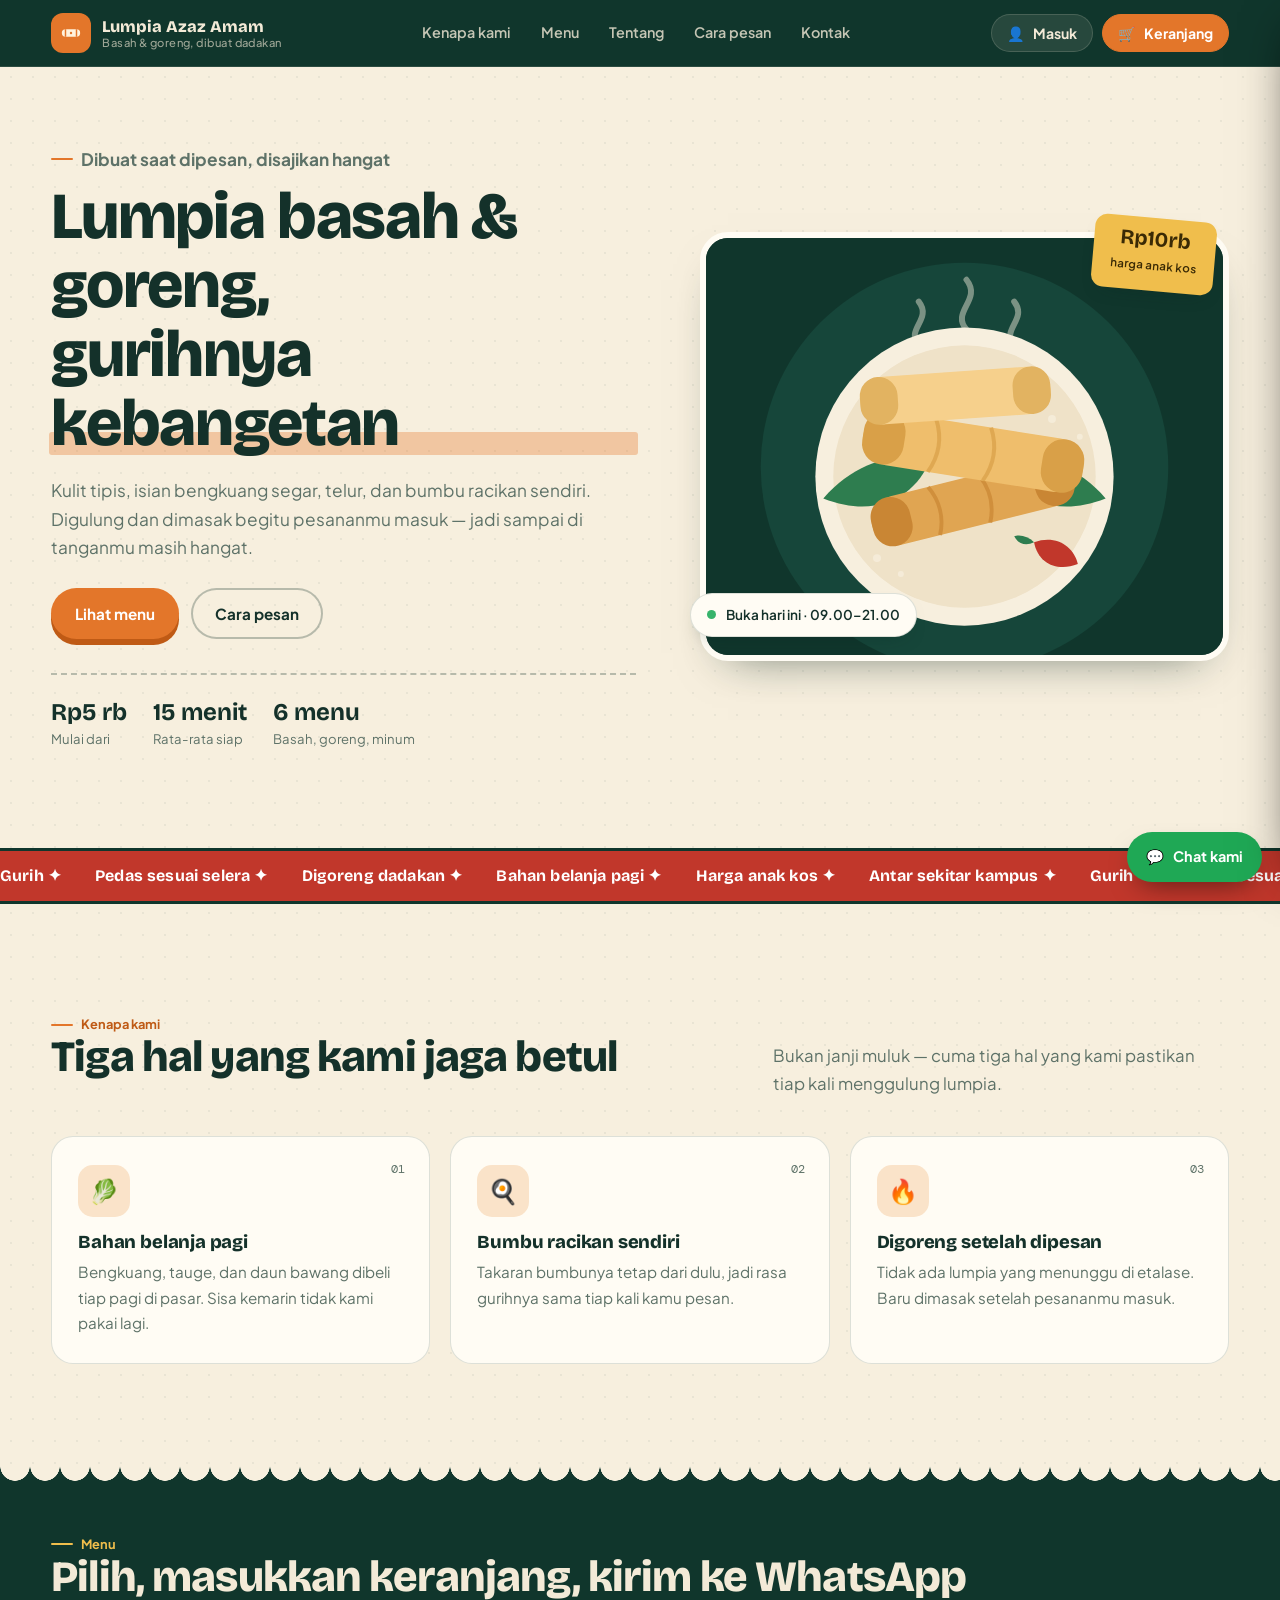
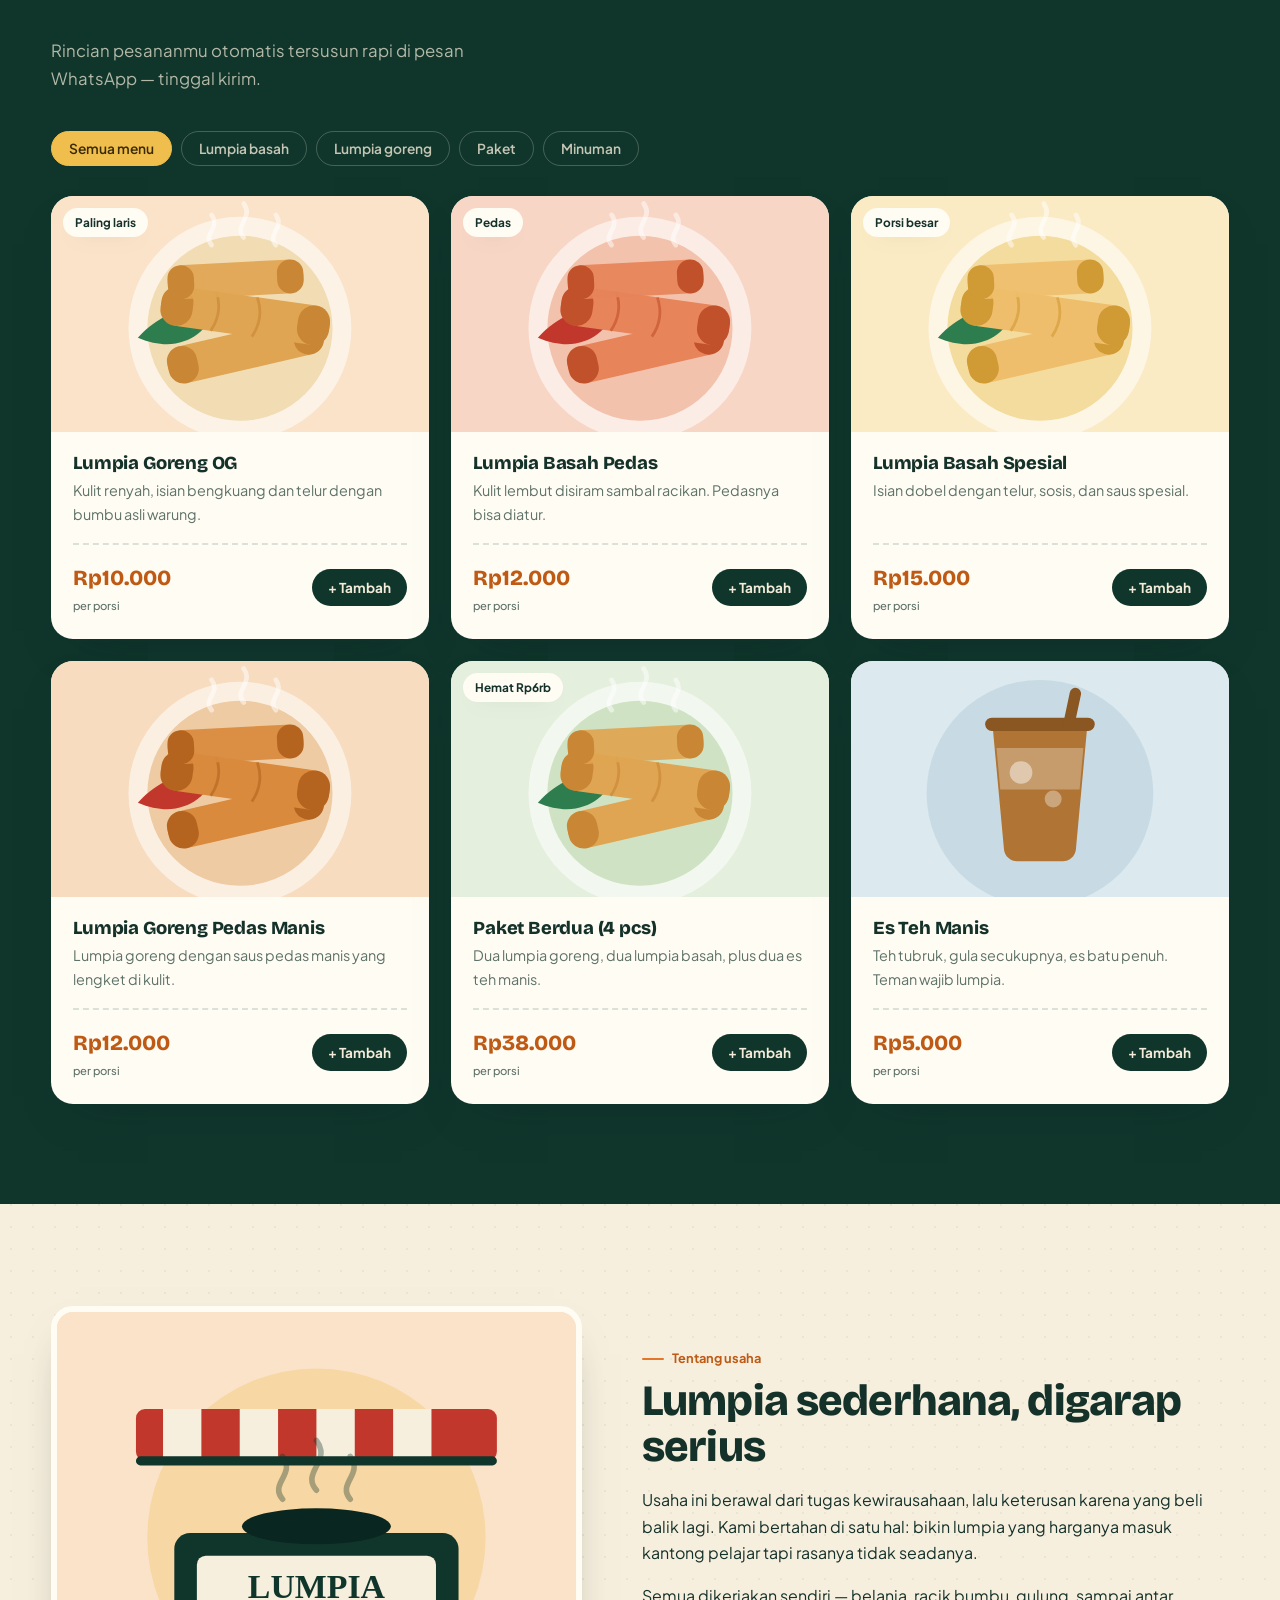
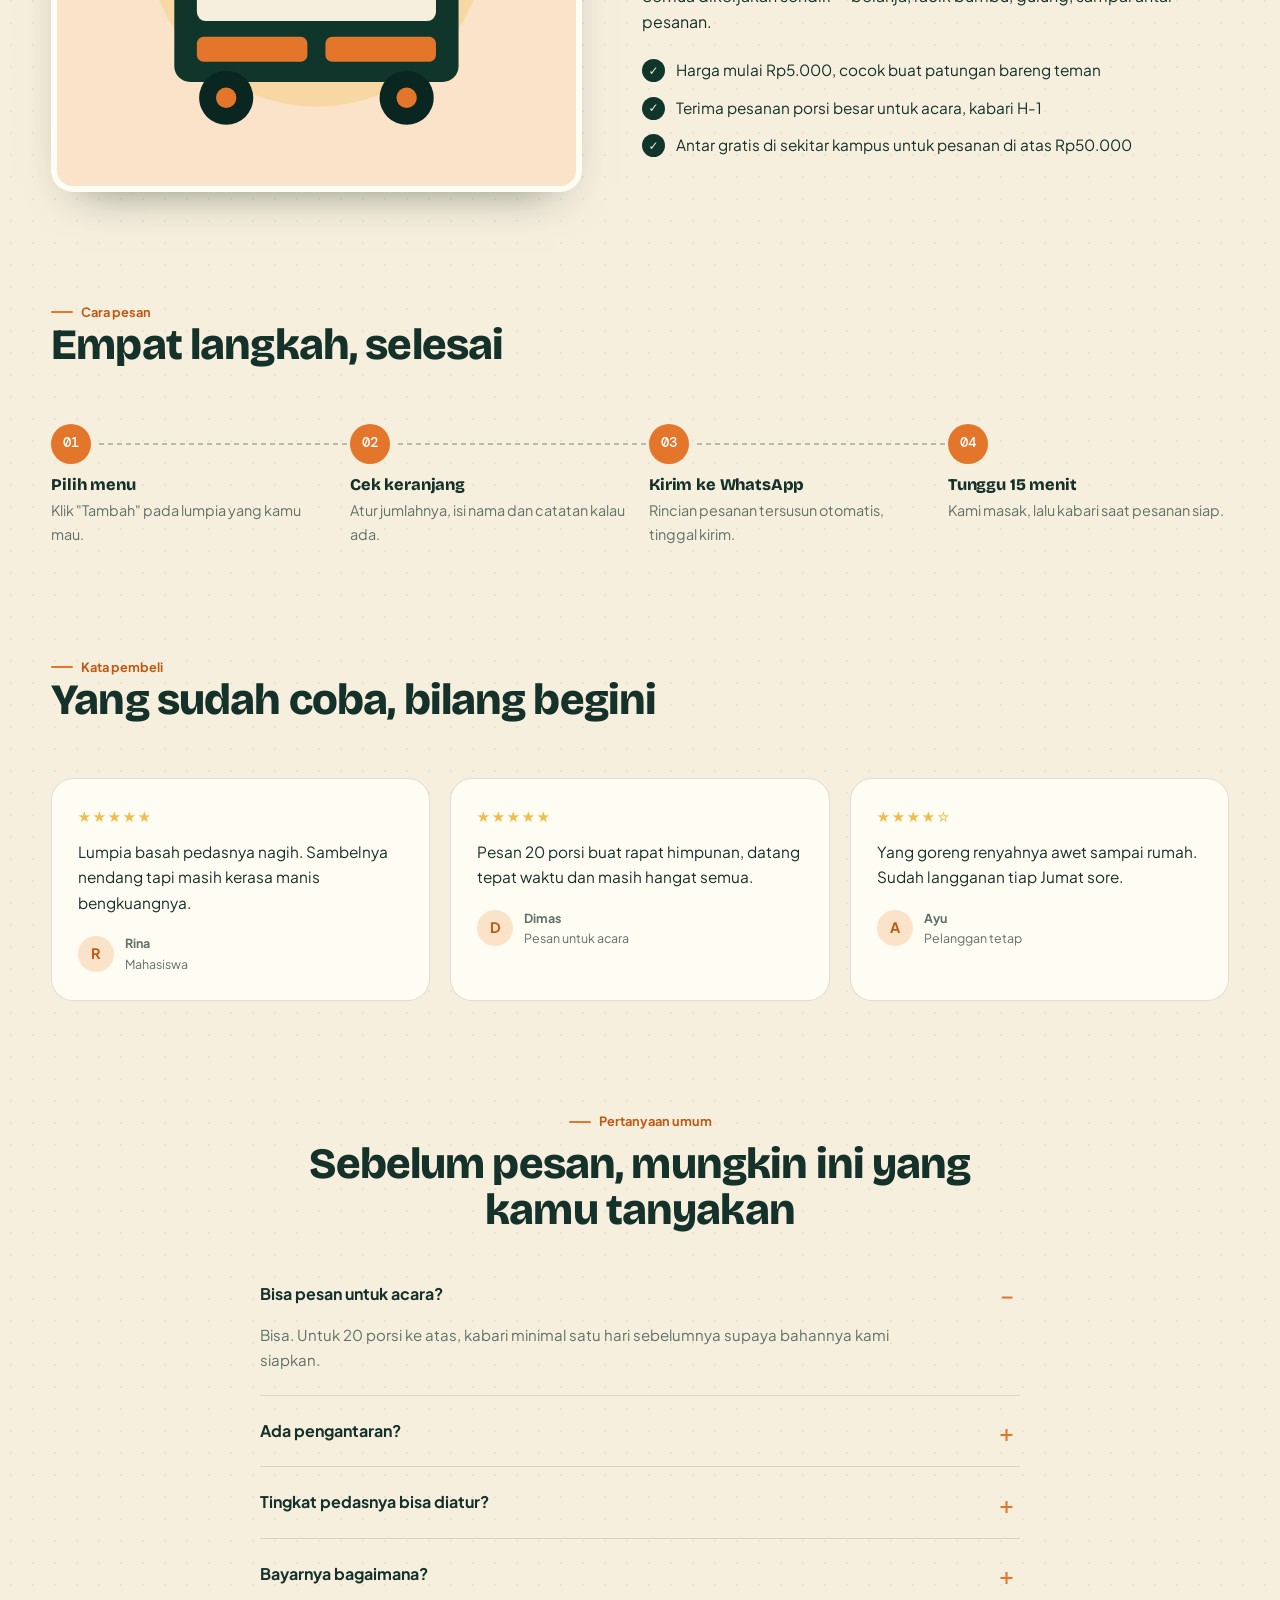
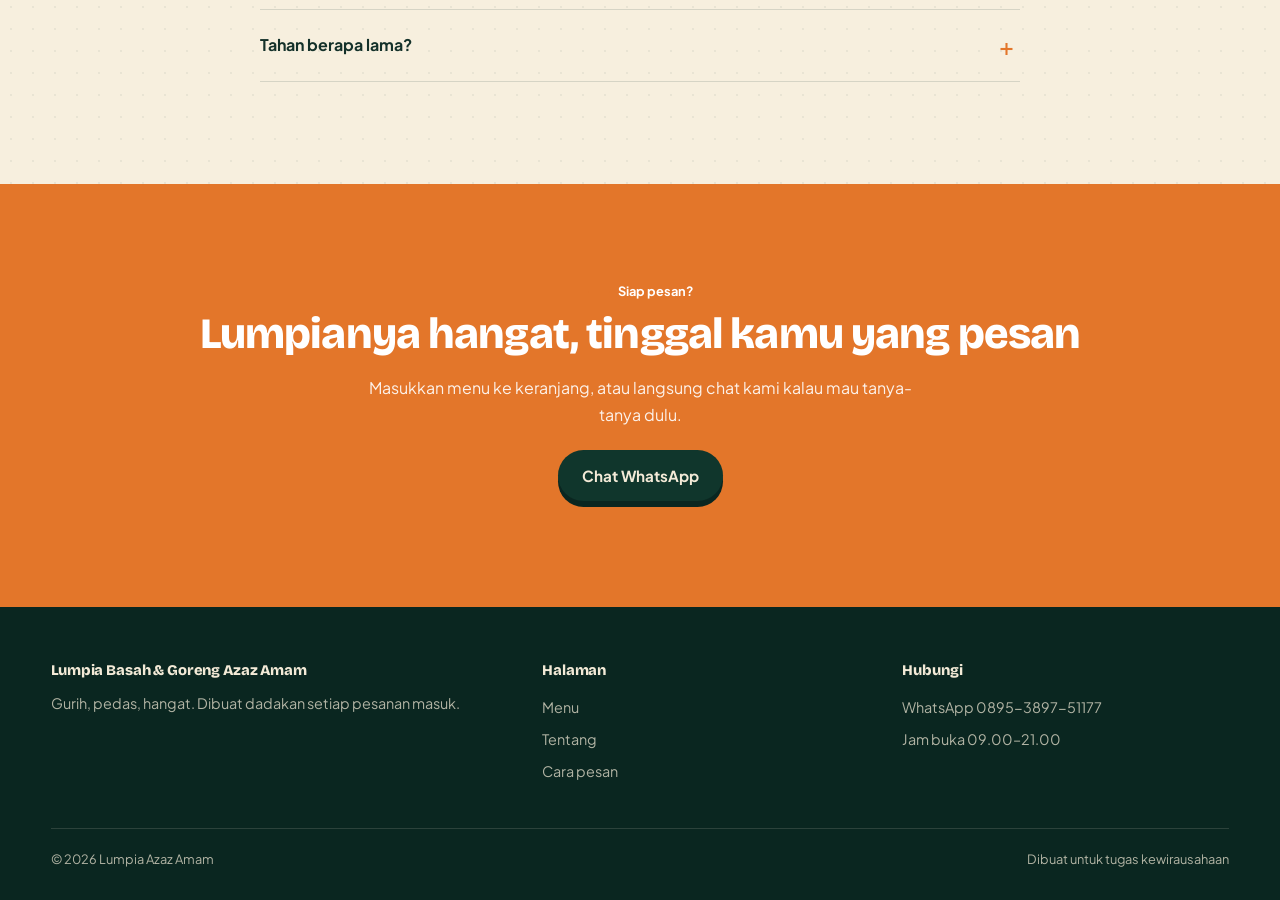
==== index.html @ c8b510c4 "Add files via upload" ====
<!DOCTYPE html>
<html lang="id">
<head>
<meta charset="UTF-8">
<meta name="viewport" content="width=device-width, initial-scale=1.0">
<title>Lumpia Basah &amp; Goreng Azaz Amam</title>
<meta name="description" content="Lumpia basah dan goreng buatan sendiri. Isian segar, bumbu khas, dibuat saat dipesan. Pesan lewat WhatsApp.">
<link rel="preconnect" href="https://fonts.googleapis.com">
<link rel="preconnect" href="https://fonts.gstatic.com" crossorigin>
<link href="https://fonts.googleapis.com/css2?family=Bricolage+Grotesque:opsz,wght@12..96,500;12..96,700;12..96,800&family=Plus+Jakarta+Sans:wght@400;500;600;700&family=DM+Mono:wght@400;500&display=swap" rel="stylesheet">
<style>
/* ============ TOKEN ============ */
:root{
  --kraft:#F7EFDE;
  --paper:#FFFCF4;
  --paper-2:#FBF3E4;
  --pandan:#10362C;
  --pandan-deep:#0A2620;
  --on-pandan:#F3EAD7;
  --sambal:#E3762A;
  --sambal-dark:#BF5A15;
  --sambal-soft:#FAE3C9;
  --cabai:#C1372B;
  --kencur:#F0BE4C;
  --ink:#14312A;
  --muted:#5E7268;
  --line:rgba(20,49,42,.14);
  --line-strong:rgba(20,49,42,.28);
  --shadow:0 20px 45px -28px rgba(10,38,32,.65);
  --shadow-sm:0 8px 20px -14px rgba(10,38,32,.6);
  --r-lg:22px;
  --r-md:14px;
  --r-sm:9px;
}
@media (prefers-color-scheme: dark){
  :root:not([data-theme="light"]){
    --kraft:#0E1C18;
    --paper:#172D27;
    --paper-2:#1D3730;
    --pandan:#081812;
    --pandan-deep:#050F0B;
    --on-pandan:#F0E6D2;
    --sambal:#EC8639;
    --sambal-dark:#CF6A1E;
    --sambal-soft:#3A2618;
    --kencur:#F3C664;
    --ink:#F1E7D4;
    --muted:#A2B7AB;
    --line:rgba(241,231,212,.15);
    --line-strong:rgba(241,231,212,.3);
    --shadow:0 20px 45px -28px rgba(0,0,0,.9);
    --shadow-sm:0 8px 20px -14px rgba(0,0,0,.8);
  }
}
:root[data-theme="dark"]{
  --kraft:#0E1C18;
  --paper:#172D27;
  --paper-2:#1D3730;
  --pandan:#081812;
  --pandan-deep:#050F0B;
  --on-pandan:#F0E6D2;
  --sambal:#EC8639;
  --sambal-dark:#CF6A1E;
  --sambal-soft:#3A2618;
  --kencur:#F3C664;
  --ink:#F1E7D4;
  --muted:#A2B7AB;
  --line:rgba(241,231,212,.15);
  --line-strong:rgba(241,231,212,.3);
  --shadow:0 20px 45px -28px rgba(0,0,0,.9);
  --shadow-sm:0 8px 20px -14px rgba(0,0,0,.8);
}

/* ============ DASAR ============ */
*,*::before,*::after{box-sizing:border-box}
html{scroll-behavior:smooth;scroll-padding-top:86px}
body{
  margin:0;
  background-color:var(--kraft);
  background-image:radial-gradient(rgba(20,49,42,.06) 1px, transparent 1px);
  background-size:22px 22px;
  color:var(--ink);
  font-family:"Plus Jakarta Sans", system-ui, -apple-system, "Segoe UI", Roboto, Arial, sans-serif;
  font-size:16px;
  line-height:1.65;
  -webkit-font-smoothing:antialiased;
  overflow-x:hidden;
}
h1,h2,h3{
  font-family:"Bricolage Grotesque", "Trebuchet MS", system-ui, sans-serif;
  font-weight:800;
  line-height:1.05;
  letter-spacing:-.02em;
  margin:0 0 .4em;
}
h1{font-size:clamp(2.4rem,6vw,4.1rem)}
h2{font-size:clamp(1.8rem,3.6vw,2.7rem)}
h3{font-size:1.15rem;letter-spacing:-.01em}
p{margin:0 0 1rem;max-width:62ch}
img{max-width:100%}
a{color:inherit}
:focus-visible{outline:3px solid var(--sambal);outline-offset:3px;border-radius:4px}
.wrap{width:min(1180px,92vw);margin-inline:auto}
.section{padding:clamp(56px,8vw,104px) 0}
.eyebrow{
  display:inline-flex;align-items:center;gap:8px;
  font-size:.8rem;font-weight:700;color:var(--sambal-dark);
  margin:0 0 10px;
}
.eyebrow::before{content:"";width:22px;height:2px;background:var(--sambal);border-radius:2px}
.lede{color:var(--muted);font-size:1.05rem}
.sr-only{position:absolute;width:1px;height:1px;padding:0;margin:-1px;overflow:hidden;clip:rect(0 0 0 0);white-space:nowrap;border:0}

/* ============ TOMBOL ============ */
.btn{
  display:inline-flex;align-items:center;justify-content:center;gap:9px;
  padding:13px 24px;border-radius:999px;border:0;cursor:pointer;
  font-family:inherit;font-size:.95rem;font-weight:700;text-decoration:none;
  background:var(--sambal);color:#fff;
  box-shadow:0 6px 0 var(--sambal-dark);
  transition:transform .12s ease, box-shadow .12s ease, background .2s ease;
}
.btn:hover{background:var(--sambal-dark);box-shadow:0 4px 0 var(--sambal-dark);transform:translateY(2px)}
.btn:active{box-shadow:0 0 0 var(--sambal-dark);transform:translateY(6px)}
.btn--ghost{background:transparent;color:var(--ink);box-shadow:inset 0 0 0 2px var(--line-strong)}
.btn--ghost:hover{background:transparent;color:var(--sambal-dark);box-shadow:inset 0 0 0 2px var(--sambal);transform:none}
.btn--dark{background:var(--pandan);box-shadow:0 6px 0 var(--pandan-deep);color:var(--on-pandan)}
.btn--dark:hover{background:var(--pandan-deep);box-shadow:0 4px 0 var(--pandan-deep)}
.btn--block{width:100%}

/* ============ HEADER ============ */
.site-head{
  position:sticky;top:0;z-index:60;
  background:var(--pandan);color:var(--on-pandan);
  border-bottom:1px solid rgba(243,234,215,.12);
}
.head-inner{display:flex;align-items:center;justify-content:space-between;gap:18px;padding:12px 0}
.brand{display:flex;align-items:center;gap:11px;text-decoration:none;color:inherit}
.brand-mark{width:40px;height:40px;flex:none;border-radius:12px;background:var(--sambal);display:grid;place-items:center}
.brand-name{font-family:"Bricolage Grotesque", system-ui, sans-serif;font-weight:800;font-size:1.02rem;line-height:1.1}
.brand-sub{display:block;font-family:"Plus Jakarta Sans",sans-serif;font-size:.7rem;font-weight:500;color:rgba(243,234,215,.62);letter-spacing:.04em}
.site-nav{display:flex;align-items:center;gap:4px}
.site-nav a{
  padding:9px 13px;border-radius:999px;text-decoration:none;
  font-size:.9rem;font-weight:600;color:rgba(243,234,215,.8);
  transition:background .18s ease,color .18s ease;
}
.site-nav a:hover{color:#fff;background:rgba(243,234,215,.1)}
.head-actions{display:flex;align-items:center;gap:9px}
.icon-btn{
  position:relative;display:inline-flex;align-items:center;gap:8px;
  padding:9px 15px;border-radius:999px;cursor:pointer;
  font-family:inherit;font-size:.88rem;font-weight:700;
  background:rgba(243,234,215,.1);color:var(--on-pandan);
  border:1px solid rgba(243,234,215,.16);
  transition:background .18s ease;
}
.icon-btn:hover{background:rgba(243,234,215,.2)}
.icon-btn--cart{background:var(--sambal);border-color:var(--sambal);color:#fff}
.icon-btn--cart:hover{background:var(--sambal-dark)}
.cart-count{
  position:absolute;top:-6px;right:-6px;min-width:22px;height:22px;padding:0 6px;
  border-radius:999px;background:var(--kencur);color:#3A2A05;
  font-size:.72rem;font-weight:700;display:none;place-items:center;
  border:2px solid var(--pandan);
}
.cart-count.on{display:grid}
.nav-toggle{display:none}
.avatar{
  width:26px;height:26px;border-radius:50%;background:var(--kencur);color:#3A2A05;
  display:grid;place-items:center;font-size:.8rem;font-weight:700;flex:none;
}

/* ============ HERO ============ */
.hero{position:relative;padding:clamp(40px,6vw,74px) 0 clamp(60px,8vw,96px);overflow:hidden}
.hero-grid{display:grid;grid-template-columns:1.05fr .95fr;gap:clamp(28px,5vw,64px);align-items:center}
.hero h1{margin-bottom:18px}
.hero h1 em{font-style:normal;display:inline-block;position:relative}
.hero h1 em::after{
  content:"";position:absolute;left:-2px;right:-2px;bottom:.06em;height:.34em;
  background:var(--sambal);opacity:.34;border-radius:3px;z-index:-1;
}
.hero-text p{font-size:1.08rem;color:var(--muted)}
.hero-cta{display:flex;flex-wrap:wrap;gap:12px;margin-top:26px}
.hero-facts{
  display:flex;flex-wrap:wrap;gap:26px;margin-top:34px;padding-top:24px;
  border-top:2px dashed var(--line-strong);
}
.fact strong{display:block;font-family:"Bricolage Grotesque",sans-serif;font-size:1.5rem;line-height:1.1}
.fact span{font-size:.82rem;color:var(--muted)}
.hero-art{position:relative}
.hero-art .plate{
  border-radius:28px;overflow:hidden;background:var(--pandan);
  box-shadow:var(--shadow);border:6px solid var(--paper);
}
.hero-art svg{display:block;width:100%;height:auto}
.tag-hang{
  position:absolute;top:-14px;right:14px;z-index:2;
  background:var(--kencur);color:#3A2A05;padding:12px 18px 14px;
  border-radius:12px;box-shadow:var(--shadow-sm);
  transform:rotate(5deg);text-align:center;
}
.tag-hang b{display:block;font-family:"Bricolage Grotesque",sans-serif;font-size:1.3rem;line-height:1}
.tag-hang span{font-size:.72rem;font-weight:600}
.chip-float{
  position:absolute;left:-10px;bottom:24px;z-index:2;
  display:flex;align-items:center;gap:10px;
  background:var(--paper);border:1px solid var(--line);
  padding:10px 16px;border-radius:999px;box-shadow:var(--shadow-sm);
  font-size:.85rem;font-weight:600;
}
.chip-float .dot{width:9px;height:9px;border-radius:50%;background:#37B36B;flex:none}

/* pita berjalan */
.ribbon{background:var(--cabai);color:#fff;padding:12px 0;overflow:hidden;border-block:3px solid var(--pandan)}
.ribbon-track{display:flex;gap:34px;width:max-content;animation:slide 26s linear infinite}
.ribbon span{font-family:"Bricolage Grotesque",sans-serif;font-weight:700;font-size:1rem;white-space:nowrap;letter-spacing:.01em}
@keyframes slide{to{transform:translateX(-50%)}}

/* ============ KEUNGGULAN ============ */
.head-2col{display:flex;flex-wrap:wrap;gap:20px;align-items:flex-end;justify-content:space-between;margin-bottom:38px}
.head-2col p{margin:0}
.cards-3{display:grid;grid-template-columns:repeat(3,1fr);gap:20px}
.card{
  background:var(--paper);border:1px solid var(--line);border-radius:var(--r-lg);
  padding:28px 26px;position:relative;
}
.card .badge-num{
  position:absolute;top:22px;right:24px;font-family:"DM Mono",monospace;
  font-size:.78rem;color:var(--muted);
}
.card .ic{
  width:52px;height:52px;border-radius:15px;background:var(--sambal-soft);
  display:grid;place-items:center;font-size:1.5rem;margin-bottom:16px;
}
.card p{color:var(--muted);margin:0;font-size:.95rem}

/* ============ MENU ============ */
.awning{height:26px;background:var(--pandan);
  -webkit-mask-image:radial-gradient(circle 15px at 15px 0, transparent 14.5px, #000 15px);
  mask-image:radial-gradient(circle 15px at 15px 0, transparent 14.5px, #000 15px);
  -webkit-mask-size:30px 30px;mask-size:30px 30px;
  -webkit-mask-repeat:repeat-x;mask-repeat:repeat-x;
}
.menu-sec{background:var(--pandan);color:var(--on-pandan);padding:clamp(20px,3vw,34px) 0 clamp(60px,8vw,100px)}
.menu-sec h2{color:var(--on-pandan)}
.menu-sec .eyebrow{color:var(--kencur)}
.menu-sec .eyebrow::before{background:var(--kencur)}
.menu-sec .lede{color:rgba(243,234,215,.72)}
.filters{display:flex;flex-wrap:wrap;gap:9px;margin-bottom:30px}
.filter{
  padding:8px 17px;border-radius:999px;cursor:pointer;font-family:inherit;
  font-size:.86rem;font-weight:600;color:rgba(243,234,215,.8);
  background:transparent;border:1px solid rgba(243,234,215,.24);
  transition:all .18s ease;
}
.filter:hover{border-color:var(--kencur);color:var(--kencur)}
.filter[aria-pressed="true"]{background:var(--kencur);border-color:var(--kencur);color:#3A2A05}
.menu-grid{display:grid;grid-template-columns:repeat(3,1fr);gap:22px}
.dish{
  background:var(--paper);color:var(--ink);border-radius:var(--r-lg);
  overflow:hidden;display:flex;flex-direction:column;box-shadow:var(--shadow);
}
.dish-media{position:relative;aspect-ratio:16/10;overflow:hidden}
.dish-media svg{display:block;width:100%;height:100%}
.dish-tag{
  position:absolute;top:12px;left:12px;
  background:var(--paper);color:var(--ink);padding:5px 12px;border-radius:999px;
  font-size:.74rem;font-weight:700;box-shadow:var(--shadow-sm);
}
.dish-body{padding:22px 22px 24px;display:flex;flex-direction:column;flex:1}
.dish-body h3{margin-bottom:6px}
.dish-body p{color:var(--muted);font-size:.9rem;margin-bottom:16px}
.dish-foot{margin-top:auto;display:flex;align-items:center;justify-content:space-between;gap:12px;
  padding-top:16px;border-top:2px dashed var(--line)}
.price{font-family:"Bricolage Grotesque",sans-serif;font-size:1.35rem;font-weight:800;color:var(--sambal-dark)}
.price small{display:block;font-family:"Plus Jakarta Sans",sans-serif;font-size:.7rem;font-weight:500;color:var(--muted)}
.add-btn{
  display:inline-flex;align-items:center;gap:7px;padding:10px 16px;border:0;border-radius:999px;
  cursor:pointer;font-family:inherit;font-size:.85rem;font-weight:700;
  background:var(--pandan);color:var(--on-pandan);transition:background .18s ease;
}
.add-btn:hover{background:var(--sambal);color:#fff}
.add-btn.done{background:#2E9E5B;color:#fff}

/* ============ TENTANG ============ */
.about{display:grid;grid-template-columns:.95fr 1.05fr;gap:clamp(28px,5vw,60px);align-items:center}
.about-art{border-radius:var(--r-lg);overflow:hidden;border:6px solid var(--paper);box-shadow:var(--shadow);background:var(--sambal-soft)}
.about-art svg{display:block;width:100%;height:auto}
.check{list-style:none;padding:0;margin:22px 0 0;display:grid;gap:12px}
.check li{display:flex;gap:11px;align-items:flex-start;font-size:.96rem}
.check li::before{
  content:"✓";flex:none;width:23px;height:23px;border-radius:50%;
  background:var(--pandan);color:var(--on-pandan);
  display:grid;place-items:center;font-size:.75rem;font-weight:700;margin-top:2px;
}

/* ============ LANGKAH ============ */
.steps{display:grid;grid-template-columns:repeat(4,1fr);gap:18px;counter-reset:s}
.step{position:relative;padding-top:52px}
.step::before{
  counter-increment:s;content:counter(s,decimal-leading-zero);
  position:absolute;top:0;left:0;
  width:40px;height:40px;border-radius:50%;
  background:var(--sambal);color:#fff;display:grid;place-items:center;
  font-family:"DM Mono",monospace;font-size:.85rem;font-weight:500;
}
.step::after{
  content:"";position:absolute;top:19px;left:48px;right:-18px;height:2px;
  background-image:linear-gradient(90deg,var(--line-strong) 55%,transparent 55%);
  background-size:9px 2px;
}
.step:last-child::after{display:none}
.step h3{font-size:1.02rem}
.step p{color:var(--muted);font-size:.9rem;margin:0}

/* ============ TESTIMONI ============ */
.quotes{display:grid;grid-template-columns:repeat(3,1fr);gap:20px}
.quote{background:var(--paper);border:1px solid var(--line);border-radius:var(--r-lg);padding:26px}
.stars{color:var(--kencur);letter-spacing:2px;font-size:.9rem;margin-bottom:10px}
.quote p{font-size:.96rem;margin-bottom:18px}
.who{display:flex;align-items:center;gap:11px;font-size:.85rem}
.who .avatar{width:36px;height:36px;font-size:.9rem;background:var(--sambal-soft);color:var(--sambal-dark)}
.who b{display:block;font-weight:700}
.who span{color:var(--muted);font-size:.78rem}

/* ============ FAQ ============ */
.faq{max-width:760px;margin-inline:auto}
.faq details{border-bottom:1px solid var(--line);padding:6px 0}
.faq summary{
  cursor:pointer;list-style:none;padding:16px 40px 16px 0;position:relative;
  font-weight:700;font-size:1rem;
}
.faq summary::-webkit-details-marker{display:none}
.faq summary::after{
  content:"+";position:absolute;right:6px;top:50%;transform:translateY(-50%);
  font-size:1.5rem;font-weight:500;color:var(--sambal);line-height:1;
}
.faq details[open] summary::after{content:"–"}
.faq details p{color:var(--muted);font-size:.94rem;padding-bottom:16px;margin:0}

/* ============ CTA + FOOTER ============ */
.cta{background:var(--sambal);color:#fff;text-align:center;padding:clamp(56px,8vw,90px) 0;position:relative;overflow:hidden}
.cta h2{color:#fff}
.cta p{margin-inline:auto;color:rgba(255,255,255,.9)}
.cta .btn{background:var(--pandan);box-shadow:0 6px 0 var(--pandan-deep);color:var(--on-pandan)}
.cta .btn:hover{background:var(--pandan-deep)}
.site-foot{background:var(--pandan-deep);color:rgba(243,234,215,.72);padding:56px 0 30px}
.foot-grid{display:grid;grid-template-columns:1.4fr 1fr 1fr;gap:34px}
.site-foot h3{color:var(--on-pandan);font-size:.92rem;margin-bottom:14px}
.site-foot a{color:inherit;text-decoration:none;display:block;padding:4px 0;font-size:.9rem}
.site-foot a:hover{color:var(--kencur)}
.site-foot p{font-size:.9rem}
.foot-bottom{
  margin-top:40px;padding-top:20px;border-top:1px solid rgba(243,234,215,.14);
  display:flex;flex-wrap:wrap;gap:10px;justify-content:space-between;font-size:.8rem;
}

/* ============ WA MENGAMBANG ============ */
.wa-float{
  position:fixed;right:18px;bottom:18px;z-index:55;
  display:flex;align-items:center;gap:9px;
  padding:13px 19px;border-radius:999px;text-decoration:none;
  background:#1FA855;color:#fff;font-weight:700;font-size:.9rem;
  box-shadow:0 12px 28px -12px rgba(0,0,0,.6);
}
.wa-float:hover{background:#178B45}

/* ============ PANEL / MODAL ============ */
.scrim{
  position:fixed;inset:0;z-index:80;background:rgba(6,20,16,.6);
  opacity:0;visibility:hidden;transition:opacity .25s ease,visibility .25s ease;
  backdrop-filter:blur(2px);
}
.scrim.on{opacity:1;visibility:visible}

/* keranjang bergaya struk */
.cart-panel{
  position:fixed;top:0;right:0;z-index:90;height:100dvh;width:min(420px,100vw);
  background:var(--paper);color:var(--ink);display:flex;flex-direction:column;
  transform:translateX(102%);transition:transform .3s cubic-bezier(.2,.8,.25,1);
  box-shadow:-20px 0 50px -30px rgba(0,0,0,.8);
}
.cart-panel.on{transform:translateX(0)}
.panel-head{
  display:flex;align-items:center;justify-content:space-between;gap:12px;
  padding:20px 22px;background:var(--pandan);color:var(--on-pandan);
}
.panel-head h2{font-size:1.15rem;margin:0;color:var(--on-pandan)}
.panel-head small{display:block;font-size:.75rem;font-weight:500;color:rgba(243,234,215,.6);font-family:"DM Mono",monospace}
.x-btn{
  width:36px;height:36px;flex:none;border-radius:50%;border:0;cursor:pointer;
  background:rgba(243,234,215,.14);color:inherit;font-size:1.1rem;line-height:1;
}
.x-btn:hover{background:rgba(243,234,215,.28)}
.cart-body{flex:1;overflow-y:auto;padding:18px 22px}
.cart-line{display:flex;gap:13px;padding:14px 0;border-bottom:1px dashed var(--line)}
.cart-thumb{width:56px;height:56px;border-radius:12px;overflow:hidden;flex:none;background:var(--sambal-soft)}
.cart-thumb svg{width:100%;height:100%;display:block}
.cart-line .nm{font-weight:700;font-size:.92rem;line-height:1.3}
.cart-line .pr{font-family:"DM Mono",monospace;font-size:.82rem;color:var(--muted)}
.qty{display:inline-flex;align-items:center;gap:2px;margin-top:9px;
  border:1px solid var(--line-strong);border-radius:999px;padding:2px}
.qty button{
  width:27px;height:27px;border:0;border-radius:50%;cursor:pointer;
  background:transparent;color:inherit;font-size:1rem;line-height:1;font-family:inherit;
}
.qty button:hover{background:var(--sambal-soft);color:var(--sambal-dark)}
.qty span{min-width:26px;text-align:center;font-family:"DM Mono",monospace;font-size:.86rem}
.line-total{margin-left:auto;text-align:right;font-family:"DM Mono",monospace;font-weight:500;font-size:.9rem}
.drop{background:transparent;border:0;cursor:pointer;color:var(--muted);font-size:.76rem;
  font-family:inherit;text-decoration:underline;padding:6px 0 0;display:block;margin-left:auto}
.drop:hover{color:var(--cabai)}
.empty{text-align:center;padding:48px 12px}
.empty .big{font-size:2.6rem;margin-bottom:8px}
.empty p{color:var(--muted);font-size:.92rem;margin-inline:auto}
.cart-foot{border-top:3px double var(--line-strong);padding:18px 22px 22px;background:var(--paper-2)}
.field{margin-bottom:12px}
.field label{display:block;font-size:.8rem;font-weight:600;margin-bottom:5px}
.field input,.field textarea,.field select{
  width:100%;padding:11px 13px;border-radius:var(--r-sm);
  border:1px solid var(--line-strong);background:var(--paper);color:var(--ink);
  font-family:inherit;font-size:.92rem;
}
.field textarea{resize:vertical;min-height:56px}
.field input:focus,.field textarea:focus{outline:2px solid var(--sambal);outline-offset:0;border-color:transparent}
.sum-row{display:flex;justify-content:space-between;font-family:"DM Mono",monospace;font-size:.88rem;padding:3px 0;color:var(--muted)}
.sum-row.total{
  color:var(--ink);font-size:1.05rem;font-weight:500;
  border-top:1px dashed var(--line-strong);margin-top:8px;padding-top:10px;margin-bottom:14px;
}

/* modal akun */
.modal{
  position:fixed;z-index:90;left:50%;top:50%;transform:translate(-50%,-46%) scale(.97);
  width:min(430px,92vw);max-height:88dvh;overflow-y:auto;
  background:var(--paper);border-radius:var(--r-lg);box-shadow:0 40px 80px -40px rgba(0,0,0,.8);
  opacity:0;visibility:hidden;transition:all .25s ease;
}
.modal.on{opacity:1;visibility:visible;transform:translate(-50%,-50%) scale(1)}
.modal-body{padding:24px}
.tabs{display:flex;gap:6px;background:var(--paper-2);padding:5px;border-radius:999px;margin-bottom:20px}
.tabs button{
  flex:1;padding:9px;border:0;border-radius:999px;cursor:pointer;
  font-family:inherit;font-size:.88rem;font-weight:700;background:transparent;color:var(--muted);
}
.tabs button[aria-selected="true"]{background:var(--pandan);color:var(--on-pandan)}
.note{
  font-size:.78rem;color:var(--muted);background:var(--paper-2);
  border-left:3px solid var(--kencur);padding:10px 12px;border-radius:0 var(--r-sm) var(--r-sm) 0;margin:0 0 16px;
}
.err{color:var(--cabai);font-size:.82rem;font-weight:600;margin:0 0 12px;display:none}
.err.on{display:block}
.acct-head{display:flex;align-items:center;gap:13px;margin-bottom:18px}
.acct-head .avatar{width:48px;height:48px;font-size:1.2rem}
.acct-head b{display:block;font-size:1.05rem}
.acct-head span{font-size:.82rem;color:var(--muted)}
.order-item{border:1px solid var(--line);border-radius:var(--r-md);padding:14px;margin-bottom:10px}
.order-item .meta{display:flex;justify-content:space-between;font-family:"DM Mono",monospace;font-size:.78rem;color:var(--muted);margin-bottom:6px}
.order-item ul{margin:0;padding-left:18px;font-size:.86rem}

/* toast */
.toasts{position:fixed;left:50%;transform:translateX(-50%);bottom:24px;z-index:120;display:grid;gap:8px;width:max-content;max-width:92vw}
.toast{
  background:var(--pandan);color:var(--on-pandan);padding:12px 20px;border-radius:999px;
  font-size:.88rem;font-weight:600;box-shadow:var(--shadow);
  animation:pop .3s cubic-bezier(.2,.8,.25,1);
}
@keyframes pop{from{opacity:0;transform:translateY(14px)}}

/* ============ RESPONSIF ============ */
@media (max-width:980px){
  .hero-grid,.about{grid-template-columns:1fr}
  .hero-art{order:-1}
  .cards-3,.quotes{grid-template-columns:1fr 1fr}
  .steps{grid-template-columns:1fr 1fr;gap:26px}
  .step:nth-child(2)::after{display:none}
  .menu-grid{grid-template-columns:1fr 1fr}
  .foot-grid{grid-template-columns:1fr 1fr}
}
@media (max-width:720px){
  html{scroll-padding-top:70px}
  .nav-toggle{display:inline-flex}
  .site-nav{
    position:absolute;left:0;right:0;top:100%;flex-direction:column;align-items:stretch;
    background:var(--pandan-deep);padding:10px 4vw 18px;gap:2px;
    border-bottom:1px solid rgba(243,234,215,.14);
    display:none;
  }
  .site-nav.on{display:flex}
  .site-nav a{padding:12px 14px;border-radius:var(--r-sm)}
  .head-inner{position:relative}
  .brand-sub{display:none}
  .icon-btn .label{display:none}
  .icon-btn{padding:10px 12px}
  .cards-3,.quotes,.menu-grid,.steps,.foot-grid{grid-template-columns:1fr}
  .step{padding-top:46px}
  .step::after{display:none}
  .hero-facts{gap:18px}
  .tag-hang{top:-10px;right:8px;padding:9px 14px}
  .chip-float{left:0;bottom:12px;font-size:.78rem;padding:8px 13px}
  .wa-float{padding:12px 15px}
  .wa-float .label{display:none}
}
@media (prefers-reduced-motion:reduce){
  *{animation-duration:.01ms !important;animation-iteration-count:1 !important;transition-duration:.01ms !important}
  html{scroll-behavior:auto}
}
</style>
</head>
<body>

<!-- ============ HEADER ============ -->
<header class="site-head">
  <div class="wrap head-inner">
    <a class="brand" href="#top">
      <span class="brand-mark" aria-hidden="true">
        <svg width="22" height="22" viewBox="0 0 24 24" fill="none"><rect x="2" y="8" width="20" height="8" rx="4" fill="#FFF2DC"/><path d="M6 8v8M18 8v8" stroke="#E3762A" stroke-width="1.6"/><circle cx="12" cy="12" r="1.3" fill="#E3762A"/></svg>
      </span>
      <span class="brand-name">Lumpia Azaz Amam
        <span class="brand-sub">Basah &amp; goreng, dibuat dadakan</span>
      </span>
    </a>

    <nav class="site-nav" id="nav">
      <a href="#keunggulan">Kenapa kami</a>
      <a href="#menu">Menu</a>
      <a href="#tentang">Tentang</a>
      <a href="#cara">Cara pesan</a>
      <a href="#kontak">Kontak</a>
    </nav>

    <div class="head-actions">
      <button class="icon-btn nav-toggle" id="navToggle" aria-expanded="false" aria-controls="nav" aria-label="Buka menu navigasi">☰</button>
      <button class="icon-btn" id="accountBtn">
        <span aria-hidden="true">👤</span><span class="label" id="accountLabel">Masuk</span>
      </button>
      <button class="icon-btn icon-btn--cart" id="cartBtn" aria-label="Buka keranjang">
        <span aria-hidden="true">🛒</span><span class="label">Keranjang</span>
        <span class="cart-count" id="cartCount">0</span>
      </button>
    </div>
  </div>
</header>

<main id="top">

  <!-- ============ HERO ============ -->
  <section class="hero">
    <div class="wrap hero-grid">
      <div class="hero-text">
        <p class="eyebrow">Dibuat saat dipesan, disajikan hangat</p>
        <h1>Lumpia basah &amp; goreng, <em>gurihnya kebangetan</em></h1>
        <p>Kulit tipis, isian bengkuang segar, telur, dan bumbu racikan sendiri. Digulung dan dimasak begitu pesananmu masuk — jadi sampai di tanganmu masih hangat.</p>
        <div class="hero-cta">
          <a href="#menu" class="btn">Lihat menu</a>
          <a href="#cara" class="btn btn--ghost">Cara pesan</a>
        </div>
        <div class="hero-facts">
          <div class="fact"><strong>Rp5&nbsp;rb</strong><span>Mulai dari</span></div>
          <div class="fact"><strong>15 menit</strong><span>Rata-rata siap</span></div>
          <div class="fact"><strong>6 menu</strong><span>Basah, goreng, minum</span></div>
        </div>
      </div>

      <div class="hero-art">
        <div class="tag-hang"><b>Rp10rb</b><span>harga anak kos</span></div>
        <div class="plate">
          <svg viewBox="0 0 520 420" role="img" aria-label="Ilustrasi sepiring lumpia hangat">
            <rect width="520" height="420" fill="#10362C"/>
            <circle cx="260" cy="230" r="205" fill="#16463A"/>
            <circle cx="260" cy="240" r="150" fill="#F7EFDE"/>
            <circle cx="260" cy="240" r="132" fill="#EFE2C8"/>
            <!-- daun -->
            <path d="M118 262c34-40 78-46 108-40-14 36-52 62-108 40z" fill="#2E7D4F"/>
            <path d="M402 262c-34-40-78-46-108-40 14 36 52 62 108 40z" fill="#2E7D4F"/>
            <!-- lumpia -->
            <g transform="translate(260 232)">
              <g transform="rotate(-14) translate(0 34)">
                <rect x="-104" y="-25" width="208" height="50" rx="25" fill="#E0A552"/>
                <rect x="-104" y="-25" width="40" height="50" rx="20" fill="#C98634"/>
                <rect x="64" y="-25" width="40" height="50" rx="20" fill="#C98634"/>
                <path d="M-40-25c8 16 8 34 0 50M12-25c8 16 8 34 0 50" stroke="#C98634" stroke-width="4" fill="none" opacity=".7"/>
              </g>
              <g transform="rotate(9) translate(6 -18)">
                <rect x="-112" y="-27" width="224" height="54" rx="27" fill="#EFBE6C"/>
                <rect x="-112" y="-27" width="42" height="54" rx="21" fill="#D9A048"/>
                <rect x="70" y="-27" width="42" height="54" rx="21" fill="#D9A048"/>
                <path d="M-42-27c9 18 9 36 0 54M14-27c9 18 9 36 0 54" stroke="#D9A048" stroke-width="4" fill="none" opacity=".7"/>
              </g>
              <g transform="rotate(-4) translate(-4 -74)">
                <rect x="-96" y="-24" width="192" height="48" rx="24" fill="#F6D08C"/>
                <rect x="-96" y="-24" width="38" height="48" rx="19" fill="#E2B361"/>
                <rect x="58" y="-24" width="38" height="48" rx="19" fill="#E2B361"/>
              </g>
            </g>
            <!-- cabai -->
            <path d="M330 306c22-8 40 4 44 22-20 8-40 0-44-22z" fill="#C1372B"/>
            <path d="M330 306c-6-6-14-8-20-6 4 8 12 10 20 6z" fill="#2E7D4F"/>
            <!-- uap -->
            <g stroke="#F7EFDE" stroke-width="6" stroke-linecap="round" fill="none" opacity=".45">
              <path d="M214 108c-14-16 14-26 0-44"/>
              <path d="M262 92c-16-18 16-30 0-50"/>
              <path d="M310 108c-14-16 14-26 0-44"/>
            </g>
            <!-- wijen -->
            <g fill="#F7EFDE" opacity=".75">
              <circle cx="172" cy="322" r="4"/><circle cx="196" cy="338" r="3"/><circle cx="348" cy="182" r="4"/><circle cx="376" cy="200" r="3"/>
            </g>
          </svg>
        </div>
        <div class="chip-float"><span class="dot"></span> Buka hari ini · 09.00–21.00</div>
      </div>
    </div>
  </section>

  <!-- pita -->
  <div class="ribbon" aria-hidden="true">
    <div class="ribbon-track" id="ribbon"></div>
  </div>

  <!-- ============ KEUNGGULAN ============ -->
  <section class="section" id="keunggulan">
    <div class="wrap">
      <div class="head-2col">
        <div>
          <p class="eyebrow">Kenapa kami</p>
          <h2>Tiga hal yang kami jaga betul</h2>
        </div>
        <p class="lede" style="max-width:38ch">Bukan janji muluk — cuma tiga hal yang kami pastikan tiap kali menggulung lumpia.</p>
      </div>

      <div class="cards-3">
        <article class="card">
          <span class="badge-num">01</span>
          <div class="ic" aria-hidden="true">🥬</div>
          <h3>Bahan belanja pagi</h3>
          <p>Bengkuang, tauge, dan daun bawang dibeli tiap pagi di pasar. Sisa kemarin tidak kami pakai lagi.</p>
        </article>
        <article class="card">
          <span class="badge-num">02</span>
          <div class="ic" aria-hidden="true">🍳</div>
          <h3>Bumbu racikan sendiri</h3>
          <p>Takaran bumbunya tetap dari dulu, jadi rasa gurihnya sama tiap kali kamu pesan.</p>
        </article>
        <article class="card">
          <span class="badge-num">03</span>
          <div class="ic" aria-hidden="true">🔥</div>
          <h3>Digoreng setelah dipesan</h3>
          <p>Tidak ada lumpia yang menunggu di etalase. Baru dimasak setelah pesananmu masuk.</p>
        </article>
      </div>
    </div>
  </section>

  <!-- ============ MENU ============ -->
  <div class="awning" aria-hidden="true"></div>
  <section class="menu-sec" id="menu">
    <div class="wrap">
      <div class="head-2col">
        <div>
          <p class="eyebrow">Menu</p>
          <h2>Pilih, masukkan keranjang, kirim ke WhatsApp</h2>
        </div>
        <p class="lede" style="max-width:36ch">Rincian pesananmu otomatis tersusun rapi di pesan WhatsApp — tinggal kirim.</p>
      </div>

      <div class="filters" id="filters" role="group" aria-label="Saring menu"></div>
      <div class="menu-grid" id="menuGrid"></div>
    </div>
  </section>

  <!-- ============ TENTANG ============ -->
  <section class="section" id="tentang">
    <div class="wrap about">
      <div class="about-art">
        <svg viewBox="0 0 460 420" role="img" aria-label="Ilustrasi gerobak lumpia">
          <rect width="460" height="420" fill="#FAE3C9"/>
          <circle cx="230" cy="200" r="150" fill="#F6D08C" opacity=".6"/>
          <!-- tenda -->
          <rect x="70" y="86" width="320" height="46" rx="8" fill="#C1372B"/>
          <g fill="#F7EFDE">
            <rect x="94" y="86" width="34" height="46"/><rect x="162" y="86" width="34" height="46"/>
            <rect x="230" y="86" width="34" height="46"/><rect x="298" y="86" width="34" height="46"/>
          </g>
          <rect x="70" y="128" width="320" height="8" rx="4" fill="#10362C"/>
          <!-- gerobak -->
          <rect x="104" y="196" width="252" height="132" rx="14" fill="#10362C"/>
          <rect x="124" y="216" width="212" height="58" rx="8" fill="#F7EFDE"/>
          <text x="230" y="254" text-anchor="middle" font-family="Georgia, serif" font-size="30" font-weight="bold" fill="#10362C">LUMPIA</text>
          <rect x="124" y="288" width="98" height="22" rx="6" fill="#E3762A"/>
          <rect x="238" y="288" width="98" height="22" rx="6" fill="#E3762A"/>
          <circle cx="150" cy="342" r="24" fill="#0A2620"/><circle cx="150" cy="342" r="9" fill="#E3762A"/>
          <circle cx="310" cy="342" r="24" fill="#0A2620"/><circle cx="310" cy="342" r="9" fill="#E3762A"/>
          <!-- wajan + uap -->
          <ellipse cx="230" cy="190" rx="66" ry="16" fill="#0A2620"/>
          <g stroke="#10362C" stroke-width="5" stroke-linecap="round" fill="none" opacity=".35">
            <path d="M200 166c-12-14 12-22 0-38"/><path d="M230 158c-14-16 14-26 0-44"/><path d="M260 166c-12-14 12-22 0-38"/>
          </g>
        </svg>
      </div>
      <div>
        <p class="eyebrow">Tentang usaha</p>
        <h2>Lumpia sederhana, digarap serius</h2>
        <p>Usaha ini berawal dari tugas kewirausahaan, lalu keterusan karena yang beli balik lagi. Kami bertahan di satu hal: bikin lumpia yang harganya masuk kantong pelajar tapi rasanya tidak seadanya.</p>
        <p>Semua dikerjakan sendiri — belanja, racik bumbu, gulung, sampai antar pesanan.</p>
        <ul class="check">
          <li>Harga mulai Rp5.000, cocok buat patungan bareng teman</li>
          <li>Terima pesanan porsi besar untuk acara, kabari H-1</li>
          <li>Antar gratis di sekitar kampus untuk pesanan di atas Rp50.000</li>
        </ul>
      </div>
    </div>
  </section>

  <!-- ============ CARA PESAN ============ -->
  <section class="section" id="cara" style="padding-top:0">
    <div class="wrap">
      <div class="head-2col">
        <div>
          <p class="eyebrow">Cara pesan</p>
          <h2>Empat langkah, selesai</h2>
        </div>
      </div>
      <div class="steps">
        <div class="step">
          <h3>Pilih menu</h3>
          <p>Klik "Tambah" pada lumpia yang kamu mau.</p>
        </div>
        <div class="step">
          <h3>Cek keranjang</h3>
          <p>Atur jumlahnya, isi nama dan catatan kalau ada.</p>
        </div>
        <div class="step">
          <h3>Kirim ke WhatsApp</h3>
          <p>Rincian pesanan tersusun otomatis, tinggal kirim.</p>
        </div>
        <div class="step">
          <h3>Tunggu 15 menit</h3>
          <p>Kami masak, lalu kabari saat pesanan siap.</p>
        </div>
      </div>
    </div>
  </section>

  <!-- ============ TESTIMONI ============ -->
  <section class="section" style="padding-top:0">
    <div class="wrap">
      <div class="head-2col">
        <div>
          <p class="eyebrow">Kata pembeli</p>
          <h2>Yang sudah coba, bilang begini</h2>
        </div>
      </div>
      <div class="quotes">
        <article class="quote">
          <div class="stars" aria-label="Lima dari lima">★★★★★</div>
          <p>Lumpia basah pedasnya nagih. Sambelnya nendang tapi masih kerasa manis bengkuangnya.</p>
          <div class="who"><span class="avatar">R</span><span><b>Rina</b><span>Mahasiswa</span></span></div>
        </article>
        <article class="quote">
          <div class="stars" aria-label="Lima dari lima">★★★★★</div>
          <p>Pesan 20 porsi buat rapat himpunan, datang tepat waktu dan masih hangat semua.</p>
          <div class="who"><span class="avatar">D</span><span><b>Dimas</b><span>Pesan untuk acara</span></span></div>
        </article>
        <article class="quote">
          <div class="stars" aria-label="Empat dari lima">★★★★☆</div>
          <p>Yang goreng renyahnya awet sampai rumah. Sudah langganan tiap Jumat sore.</p>
          <div class="who"><span class="avatar">A</span><span><b>Ayu</b><span>Pelanggan tetap</span></span></div>
        </article>
      </div>
    </div>
  </section>

  <!-- ============ FAQ ============ -->
  <section class="section" style="padding-top:0">
    <div class="wrap faq">
      <div style="text-align:center;margin-bottom:26px">
        <p class="eyebrow" style="justify-content:center">Pertanyaan umum</p>
        <h2>Sebelum pesan, mungkin ini yang kamu tanyakan</h2>
      </div>
      <details open>
        <summary>Bisa pesan untuk acara?</summary>
        <p>Bisa. Untuk 20 porsi ke atas, kabari minimal satu hari sebelumnya supaya bahannya kami siapkan.</p>
      </details>
      <details>
        <summary>Ada pengantaran?</summary>
        <p>Ada, untuk area sekitar kampus. Gratis untuk pesanan di atas Rp50.000, di bawah itu ongkirnya Rp5.000.</p>
      </details>
      <details>
        <summary>Tingkat pedasnya bisa diatur?</summary>
        <p>Bisa. Tulis saja di kolom catatan saat mengisi keranjang: tidak pedas, sedang, atau pedas banget.</p>
      </details>
      <details>
        <summary>Bayarnya bagaimana?</summary>
        <p>Tunai saat pesanan diterima, atau transfer dan QRIS. Nomor rekening kami kirim lewat WhatsApp.</p>
      </details>
      <details>
        <summary>Tahan berapa lama?</summary>
        <p>Paling enak dimakan dalam dua jam pertama. Lumpia goreng masih renyah sampai sore kalau disimpan tanpa ditutup rapat.</p>
      </details>
    </div>
  </section>

  <!-- ============ CTA ============ -->
  <section class="cta" id="kontak">
    <div class="wrap">
      <p class="eyebrow" style="justify-content:center;color:#fff">Siap pesan?</p>
      <h2>Lumpianya hangat, tinggal kamu yang pesan</h2>
      <p style="max-width:48ch">Masukkan menu ke keranjang, atau langsung chat kami kalau mau tanya-tanya dulu.</p>
      <p style="margin-top:22px">
        <a class="btn" href="https://wa.me/62895389751177?text=Halo%20Kak%2C%20saya%20mau%20tanya%20soal%20lumpia." target="_blank" rel="noopener">Chat WhatsApp</a>
      </p>
    </div>
  </section>

  <!-- ============ FOOTER ============ -->
  <footer class="site-foot">
    <div class="wrap">
      <div class="foot-grid">
        <div>
          <h3>Lumpia Basah &amp; Goreng Azaz Amam</h3>
          <p>Gurih, pedas, hangat. Dibuat dadakan setiap pesanan masuk.</p>
        </div>
        <div>
          <h3>Halaman</h3>
          <a href="#menu">Menu</a>
          <a href="#tentang">Tentang</a>
          <a href="#cara">Cara pesan</a>
        </div>
        <div>
          <h3>Hubungi</h3>
          <a href="https://wa.me/62895389751177" target="_blank" rel="noopener">WhatsApp 0895-3897-51177</a>
          <a href="#menu">Jam buka 09.00–21.00</a>
        </div>
      </div>
      <div class="foot-bottom">
        <span>© <span id="year">2026</span> Lumpia Azaz Amam</span>
        <span>Dibuat untuk tugas kewirausahaan</span>
      </div>
    </div>
  </footer>
</main>

<a class="wa-float" href="https://wa.me/62895389751177?text=Halo%20Kak%2C%20saya%20mau%20pesan%20lumpia." target="_blank" rel="noopener">
  <span aria-hidden="true">💬</span><span class="label">Chat kami</span>
</a>

<!-- ============ KERANJANG ============ -->
<div class="scrim" id="scrim"></div>

<aside class="cart-panel" id="cartPanel" aria-labelledby="cartTitle" aria-hidden="true">
  <div class="panel-head">
    <div>
      <h2 id="cartTitle">Keranjang</h2>
      <small id="cartMeta">struk sementara</small>
    </div>
    <button class="x-btn" id="cartClose" aria-label="Tutup keranjang">✕</button>
  </div>

  <div class="cart-body" id="cartBody"></div>

  <div class="cart-foot" id="cartFoot" hidden>
    <div class="field">
      <label for="buyerName">Nama pemesan</label>
      <input id="buyerName" type="text" placeholder="Nama kamu" autocomplete="name">
    </div>
    <div class="field">
      <label for="buyerNote">Catatan <span style="font-weight:400;color:var(--muted)">(opsional)</span></label>
      <textarea id="buyerNote" placeholder="Contoh: pedas sedang, jangan pakai tauge"></textarea>
    </div>
    <div class="sum-row"><span id="sumQty">0 item</span><span id="sumSub">Rp0</span></div>
    <div class="sum-row"><span>Ongkir sekitar kampus</span><span id="sumShip">Rp5.000</span></div>
    <div class="sum-row total"><span>Total</span><span id="sumTotal">Rp0</span></div>
    <button class="btn btn--block" id="checkoutBtn">Kirim pesanan ke WhatsApp</button>
  </div>
</aside>

<!-- ============ MODAL AKUN ============ -->
<div class="modal" id="authModal" role="dialog" aria-modal="true" aria-labelledby="authTitle" aria-hidden="true">
  <div class="panel-head">
    <h2 id="authTitle">Akun</h2>
    <button class="x-btn" id="authClose" aria-label="Tutup">✕</button>
  </div>
  <div class="modal-body" id="authBody"></div>
</div>

<div class="toasts" id="toasts" aria-live="polite"></div>

<script>
(function(){
  "use strict";

  /* ---------- pengaturan ---------- */
  var WA_NUMBER = "62895389751177";
  var SHIPPING  = 5000;
  var FREE_FROM = 50000;

  var MENU = [
    { id:"gor-og",  nama:"Lumpia Goreng OG",        kat:"goreng",  harga:10000, tag:"Paling laris",
      desc:"Kulit renyah, isian bengkuang dan telur dengan bumbu asli warung.",
      art:{bg:"#FAE3C9", plate:"#F1DCB4", roll:"#E0A552", dark:"#C98634", leaf:"#2E7D4F"} },
    { id:"bas-ped", nama:"Lumpia Basah Pedas",      kat:"basah",   harga:12000, tag:"Pedas",
      desc:"Kulit lembut disiram sambal racikan. Pedasnya bisa diatur.",
      art:{bg:"#F8D6C6", plate:"#F3C2AC", roll:"#E8845A", dark:"#C1512B", leaf:"#C1372B"} },
    { id:"bas-spe", nama:"Lumpia Basah Spesial",    kat:"basah",   harga:15000, tag:"Porsi besar",
      desc:"Isian dobel dengan telur, sosis, dan saus spesial.",
      art:{bg:"#FBEBC4", plate:"#F3DC9E", roll:"#EFBE6C", dark:"#D09A34", leaf:"#2E7D4F"} },
    { id:"gor-pem", nama:"Lumpia Goreng Pedas Manis", kat:"goreng", harga:12000, tag:"",
      desc:"Lumpia goreng dengan saus pedas manis yang lengket di kulit.",
      art:{bg:"#F7DCC0", plate:"#EFCBA4", roll:"#D98A3C", dark:"#B5641F", leaf:"#C1372B"} },
    { id:"pkt-b2",  nama:"Paket Berdua (4 pcs)",    kat:"paket",   harga:38000, tag:"Hemat Rp6rb",
      desc:"Dua lumpia goreng, dua lumpia basah, plus dua es teh manis.",
      art:{bg:"#E4EFDD", plate:"#CFE3C4", roll:"#E0A552", dark:"#C98634", leaf:"#2E7D4F"} },
    { id:"min-est", nama:"Es Teh Manis",            kat:"minuman", harga:5000, tag:"",
      desc:"Teh tubruk, gula secukupnya, es batu penuh. Teman wajib lumpia.",
      art:{bg:"#DCE9EF", plate:"#C3D9E3", roll:"#B07535", dark:"#8A5622", leaf:"#2E7D4F"} }
  ];

  var FILTERS = [
    { id:"semua",   label:"Semua menu" },
    { id:"basah",   label:"Lumpia basah" },
    { id:"goreng",  label:"Lumpia goreng" },
    { id:"paket",   label:"Paket" },
    { id:"minuman", label:"Minuman" }
  ];

  /* ---------- penyimpanan lokal (tanpa database) ---------- */
  var K = { cart:"lumpia.cart", users:"lumpia.users", sesi:"lumpia.sesi", order:"lumpia.pesanan." };

  var store = {
    get:function(key, fallback){
      try{
        var raw = localStorage.getItem(key);
        return raw === null ? fallback : JSON.parse(raw);
      }catch(e){ return fallback; }
    },
    set:function(key, value){
      try{ localStorage.setItem(key, JSON.stringify(value)); return true; }
      catch(e){ return false; }
    },
    del:function(key){ try{ localStorage.removeItem(key); }catch(e){} }
  };

  /* ---------- alat bantu ---------- */
  var $ = function(sel){ return document.querySelector(sel); };
  var rupiah = function(n){ return "Rp" + new Intl.NumberFormat("id-ID").format(n); };
  var esc = function(s){
    return String(s).replace(/[&<>"']/g, function(c){
      return ({ "&":"&amp;","<":"&lt;",">":"&gt;",'"':"&quot;","'":"&#39;" })[c];
    });
  };
  var byId = function(id){
    for(var i=0;i<MENU.length;i++){ if(MENU[i].id === id) return MENU[i]; }
    return null;
  };
  var initial = function(nama){ return (nama || "?").trim().charAt(0).toUpperCase(); };

  /* sandi disamarkan sederhana — bukan pengamanan sungguhan, hanya agar tidak terbaca polos */
  function samarkan(teks){
    var h = 5381, i;
    for(i = 0; i < teks.length; i++){ h = ((h << 5) + h + teks.charCodeAt(i)) >>> 0; }
    return "s" + h.toString(36) + "-" + teks.length;
  }

  function toast(pesan){
    var box = $("#toasts");
    var el = document.createElement("div");
    el.className = "toast";
    el.textContent = pesan;
    box.appendChild(el);
    setTimeout(function(){
      el.style.transition = "opacity .3s ease";
      el.style.opacity = "0";
      setTimeout(function(){ if(el.parentNode) el.parentNode.removeChild(el); }, 320);
    }, 2600);
  }

  /* ---------- ilustrasi menu ---------- */
  function gambar(a, minuman){
    if(minuman){
      return '<svg viewBox="0 0 400 250" role="img" aria-hidden="true" preserveAspectRatio="xMidYMid slice">' +
        '<rect width="400" height="250" fill="'+a.bg+'"/>' +
        '<circle cx="200" cy="140" r="120" fill="'+a.plate+'" opacity=".8"/>' +
        '<path d="M150 70h100l-12 130a14 14 0 0 1-14 12h-48a14 14 0 0 1-14-12z" fill="'+a.roll+'"/>' +
        '<path d="M154 92h92l-4 44h-84z" fill="#fff" opacity=".28"/>' +
        '<rect x="142" y="60" width="116" height="14" rx="7" fill="'+a.dark+'"/>' +
        '<rect x="228" y="28" width="12" height="46" rx="6" fill="'+a.dark+'" transform="rotate(12 234 51)"/>' +
        '<circle cx="180" cy="118" r="12" fill="#fff" opacity=".45"/>' +
        '<circle cx="214" cy="146" r="9" fill="#fff" opacity=".35"/>' +
      '</svg>';
    }
    return '<svg viewBox="0 0 400 250" role="img" aria-hidden="true" preserveAspectRatio="xMidYMid slice">' +
      '<rect width="400" height="250" fill="'+a.bg+'"/>' +
      '<circle cx="200" cy="140" r="118" fill="#FFFFFF" opacity=".55"/>' +
      '<circle cx="200" cy="140" r="98" fill="'+a.plate+'"/>' +
      '<path d="M92 150c26-30 60-34 82-30-10 28-40 48-82 30z" fill="'+a.leaf+'"/>' +
      '<g transform="translate(200 138)">' +
        '<g transform="rotate(-13) translate(0 26)">' +
          '<rect x="-84" y="-20" width="168" height="40" rx="20" fill="'+a.roll+'"/>' +
          '<rect x="-84" y="-20" width="32" height="40" rx="16" fill="'+a.dark+'"/>' +
          '<rect x="52" y="-20" width="32" height="40" rx="16" fill="'+a.dark+'"/>' +
        '</g>' +
        '<g transform="rotate(8) translate(4 -12)">' +
          '<rect x="-90" y="-21" width="180" height="42" rx="21" fill="'+a.roll+'"/>' +
          '<rect x="-90" y="-21" width="34" height="42" rx="17" fill="'+a.dark+'"/>' +
          '<rect x="56" y="-21" width="34" height="42" rx="17" fill="'+a.dark+'"/>' +
          '<path d="M-34-21c7 14 7 28 0 42M10-21c7 14 7 28 0 42" stroke="'+a.dark+'" stroke-width="3" fill="none" opacity=".6"/>' +
        '</g>' +
        '<g transform="rotate(-3) translate(-2 -50)">' +
          '<rect x="-72" y="-18" width="144" height="36" rx="18" fill="'+a.roll+'" opacity=".92"/>' +
          '<rect x="-72" y="-18" width="28" height="36" rx="14" fill="'+a.dark+'"/>' +
          '<rect x="44" y="-18" width="28" height="36" rx="14" fill="'+a.dark+'"/>' +
        '</g>' +
      '</g>' +
      '<g stroke="#FFFFFF" stroke-width="5" stroke-linecap="round" fill="none" opacity=".5">' +
        '<path d="M170 52c-10-12 10-18 0-32"/><path d="M204 44c-11-13 11-21 0-36"/><path d="M238 52c-10-12 10-18 0-32"/>' +
      '</g>' +
    '</svg>';
  }

  /* ---------- keranjang ---------- */
  var cart = store.get(K.cart, []);
  if(!Array.isArray(cart)) cart = [];

  function simpanCart(){ store.set(K.cart, cart); }

  function jumlahItem(){
    return cart.reduce(function(t, i){ return t + i.qty; }, 0);
  }
  function subtotal(){
    return cart.reduce(function(t, i){
      var m = byId(i.id);
      return t + (m ? m.harga * i.qty : 0);
    }, 0);
  }
  function ongkir(){
    var s = subtotal();
    return (s === 0 || s >= FREE_FROM) ? 0 : SHIPPING;
  }

  function tambah(id){
    var ada = null;
    for(var i=0;i<cart.length;i++){ if(cart[i].id === id) ada = cart[i]; }
    if(ada){ ada.qty += 1; } else { cart.push({ id:id, qty:1 }); }
    simpanCart(); renderCart();
  }
  function ubahQty(id, delta){
    for(var i=0;i<cart.length;i++){
      if(cart[i].id === id){
        cart[i].qty += delta;
        if(cart[i].qty <= 0) cart.splice(i,1);
        break;
      }
    }
    simpanCart(); renderCart();
  }
  function hapus(id){
    cart = cart.filter(function(i){ return i.id !== id; });
    simpanCart(); renderCart();
  }

  function renderCart(){
    var badge = $("#cartCount");
    var n = jumlahItem();
    badge.textContent = n;
    badge.classList.toggle("on", n > 0);

    var body = $("#cartBody");
    var foot = $("#cartFoot");

    if(!cart.length){
      body.innerHTML =
        '<div class="empty">' +
          '<div class="big" aria-hidden="true">🧺</div>' +
          '<h3>Keranjang masih kosong</h3>' +
          '<p>Pilih lumpia di daftar menu, nanti rinciannya muncul di sini.</p>' +
          '<p style="margin-top:14px"><button class="btn btn--dark" id="toMenu">Lihat menu</button></p>' +
        '</div>';
      foot.hidden = true;
      var b = $("#toMenu");
      if(b) b.addEventListener("click", function(){
        tutupKeranjang();
        var t = document.getElementById("menu");
        if(t) t.scrollIntoView({ behavior:"smooth" });
      });
      return;
    }

    var html = "";
    cart.forEach(function(item){
      var m = byId(item.id);
      if(!m) return;
      html +=
        '<div class="cart-line">' +
          '<div class="cart-thumb">' + gambar(m.art, m.kat === "minuman") + '</div>' +
          '<div style="flex:1;min-width:0">' +
            '<div class="nm">' + esc(m.nama) + '</div>' +
            '<div class="pr">' + rupiah(m.harga) + ' / porsi</div>' +
            '<div class="qty">' +
              '<button type="button" data-act="minus" data-id="'+m.id+'" aria-label="Kurangi '+esc(m.nama)+'">−</button>' +
              '<span>' + item.qty + '</span>' +
              '<button type="button" data-act="plus" data-id="'+m.id+'" aria-label="Tambah '+esc(m.nama)+'">+</button>' +
            '</div>' +
          '</div>' +
          '<div style="text-align:right;display:flex;flex-direction:column;justify-content:space-between">' +
            '<div class="line-total">' + rupiah(m.harga * item.qty) + '</div>' +
            '<button class="drop" type="button" data-act="drop" data-id="'+m.id+'">hapus</button>' +
          '</div>' +
        '</div>';
    });
    body.innerHTML = html;
    foot.hidden = false;

    var sub = subtotal(), kirim = ongkir();
    $("#sumQty").textContent = jumlahItem() + " item";
    $("#sumSub").textContent = rupiah(sub);
    $("#sumShip").textContent = kirim === 0 ? "Gratis" : rupiah(kirim);
    $("#sumTotal").textContent = rupiah(sub + kirim);
    $("#cartMeta").textContent = jumlahItem() + " item · belum dikirim";
  }

  /* ---------- daftar menu ---------- */
  function renderFilters(){
    var box = $("#filters");
    box.innerHTML = FILTERS.map(function(f, i){
      return '<button class="filter" type="button" data-kat="'+f.id+'" aria-pressed="'+(i===0)+'">'+f.label+'</button>';
    }).join("");
  }

  function renderMenu(kat){
    var grid = $("#menuGrid");
    var list = MENU.filter(function(m){ return kat === "semua" || m.kat === kat; });
    grid.innerHTML = list.map(function(m){
      return '<article class="dish">' +
        '<div class="dish-media">' + gambar(m.art, m.kat === "minuman") +
          (m.tag ? '<span class="dish-tag">'+esc(m.tag)+'</span>' : '') +
        '</div>' +
        '<div class="dish-body">' +
          '<h3>' + esc(m.nama) + '</h3>' +
          '<p>' + esc(m.desc) + '</p>' +
          '<div class="dish-foot">' +
            '<div class="price">' + rupiah(m.harga) + '<small>per porsi</small></div>' +
            '<button class="add-btn" type="button" data-add="'+m.id+'">+ Tambah</button>' +
          '</div>' +
        '</div>' +
      '</article>';
    }).join("");
  }

  /* ---------- panel & modal ---------- */
  var panelTerbuka = null;

  function bukaKeranjang(){
    $("#cartPanel").classList.add("on");
    $("#cartPanel").setAttribute("aria-hidden","false");
    $("#scrim").classList.add("on");
    document.body.style.overflow = "hidden";
    panelTerbuka = "cart";
  }
  function tutupKeranjang(){
    $("#cartPanel").classList.remove("on");
    $("#cartPanel").setAttribute("aria-hidden","true");
    $("#scrim").classList.remove("on");
    document.body.style.overflow = "";
    panelTerbuka = null;
  }
  function bukaModal(){
    $("#authModal").classList.add("on");
    $("#authModal").setAttribute("aria-hidden","false");
    $("#scrim").classList.add("on");
    document.body.style.overflow = "hidden";
    panelTerbuka = "auth";
  }
  function tutupModal(){
    $("#authModal").classList.remove("on");
    $("#authModal").setAttribute("aria-hidden","true");
    $("#scrim").classList.remove("on");
    document.body.style.overflow = "";
    panelTerbuka = null;
  }

  /* ---------- akun (localStorage) ---------- */
  function daftarUser(){ var u = store.get(K.users, {}); return (u && typeof u === "object") ? u : {}; }
  function userAktif(){
    var email = store.get(K.sesi, null);
    if(!email) return null;
    var u = daftarUser()[email];
    return u ? { email:email, nama:u.nama } : null;
  }

  function perbaruiTombolAkun(){
    var u = userAktif();
    var btn = $("#accountBtn");
    if(u){
      btn.innerHTML = '<span class="avatar">'+esc(initial(u.nama))+'</span><span class="label">'+esc(u.nama.split(" ")[0])+'</span>';
    }else{
      btn.innerHTML = '<span aria-hidden="true">👤</span><span class="label">Masuk</span>';
    }
  }

  function tampilFormAkun(mode){
    var body = $("#authBody");
    var u = userAktif();

    if(u){
      var pesanan = store.get(K.order + u.email, []);
      var riwayat = "";
      if(!pesanan.length){
        riwayat = '<p style="color:var(--muted);font-size:.9rem">Belum ada pesanan tersimpan. Pesanan yang kamu kirim lewat keranjang akan tercatat di sini.</p>';
      }else{
        riwayat = pesanan.slice().reverse().map(function(o){
          return '<div class="order-item">' +
            '<div class="meta"><span>'+esc(o.tanggal)+'</span><span>'+rupiah(o.total)+'</span></div>' +
            '<ul>' + o.item.map(function(it){ return '<li>'+esc(it)+'</li>'; }).join("") + '</ul>' +
          '</div>';
        }).join("");
      }
      body.innerHTML =
        '<div class="acct-head">' +
          '<span class="avatar">'+esc(initial(u.nama))+'</span>' +
          '<span><b>'+esc(u.nama)+'</b><span>'+esc(u.email)+'</span></span>' +
        '</div>' +
        '<h3 style="font-size:1rem">Riwayat pesanan</h3>' +
        riwayat +
        '<button class="btn btn--ghost btn--block" id="logoutBtn" style="margin-top:16px">Keluar dari akun</button>' +
        '<p class="note" style="margin:16px 0 0">Akun ini tersimpan di browser kamu saja, bukan di server. Kalau data browser dibersihkan, akunnya ikut hilang.</p>';

      $("#logoutBtn").addEventListener("click", function(){
        store.del(K.sesi);
        perbaruiTombolAkun();
        tampilFormAkun("masuk");
        toast("Kamu sudah keluar");
      });
      $("#authTitle").textContent = "Akun kamu";
      return;
    }

    $("#authTitle").textContent = "Masuk atau daftar";
    var isMasuk = mode !== "daftar";
    body.innerHTML =
      '<div class="tabs" role="tablist">' +
        '<button type="button" role="tab" data-mode="masuk" aria-selected="'+isMasuk+'">Masuk</button>' +
        '<button type="button" role="tab" data-mode="daftar" aria-selected="'+(!isMasuk)+'">Daftar</button>' +
      '</div>' +
      '<p class="note">Akun disimpan di browser ini saja (localStorage), tanpa database dan tanpa server. Fungsinya untuk menyimpan nama dan riwayat pesanan — jangan pakai sandi yang kamu pakai di tempat lain.</p>' +
      '<p class="err" id="authErr"></p>' +
      (isMasuk ? "" :
        '<div class="field"><label for="fNama">Nama</label><input id="fNama" type="text" placeholder="Nama kamu" autocomplete="name"></div>') +
      '<div class="field"><label for="fEmail">Email</label><input id="fEmail" type="email" placeholder="nama@email.com" autocomplete="email"></div>' +
      '<div class="field"><label for="fSandi">Kata sandi</label><input id="fSandi" type="password" placeholder="Minimal 6 karakter" autocomplete="'+(isMasuk?"current-password":"new-password")+'"></div>' +
      '<button class="btn btn--block" id="authSubmit">'+(isMasuk ? "Masuk" : "Buat akun")+'</button>';

    Array.prototype.forEach.call(body.querySelectorAll("[data-mode]"), function(btn){
      btn.addEventListener("click", function(){ tampilFormAkun(btn.getAttribute("data-mode")); });
    });

    body.querySelector("#authSubmit").addEventListener("click", function(){
      var err  = $("#authErr");
      var email = ($("#fEmail").value || "").trim().toLowerCase();
      var sandi = $("#fSandi").value || "";
      var nama  = isMasuk ? "" : ($("#fNama") ? ($("#fNama").value || "").trim() : "");

      function gagal(pesan){ err.textContent = pesan; err.classList.add("on"); }
      err.classList.remove("on");

      if(!isMasuk && nama.length < 2) return gagal("Isi nama kamu dulu, minimal 2 huruf.");
      if(!/^[^\s@]+@[^\s@]+\.[^\s@]+$/.test(email)) return gagal("Format emailnya belum benar.");
      if(sandi.length < 6) return gagal("Kata sandi minimal 6 karakter.");

      var users = daftarUser();

      if(isMasuk){
        if(!users[email]) return gagal("Email ini belum terdaftar di browser ini. Daftar dulu, ya.");
        if(users[email].sandi !== samarkan(sandi)) return gagal("Kata sandinya belum cocok.");
        store.set(K.sesi, email);
        toast("Selamat datang lagi, " + users[email].nama.split(" ")[0]);
      }else{
        if(users[email]) return gagal("Email ini sudah terdaftar. Coba masuk saja.");
        users[email] = { nama:nama, sandi:samarkan(sandi), dibuat:Date.now() };
        if(!store.set(K.users, users)) return gagal("Browser kamu menolak menyimpan data. Coba matikan mode penyamaran.");
        store.set(K.sesi, email);
        toast("Akun dibuat. Halo, " + nama.split(" ")[0] + "!");
      }

      perbaruiTombolAkun();
      var nm = $("#buyerName");
      if(nm && !nm.value){
        var ua = userAktif();
        if(ua) nm.value = ua.nama;
      }
      tampilFormAkun();
    });

    Array.prototype.forEach.call(body.querySelectorAll("input"), function(inp){
      inp.addEventListener("keydown", function(e){
        if(e.key === "Enter"){ e.preventDefault(); body.querySelector("#authSubmit").click(); }
      });
    });
  }

  /* ---------- kirim pesanan ---------- */
  function checkout(){
    if(!cart.length) return;
    var nama = ($("#buyerName").value || "").trim();
    if(!nama){
      $("#buyerName").focus();
      toast("Isi nama pemesan dulu ya");
      return;
    }
    var catatan = ($("#buyerNote").value || "").trim();
    var sub = subtotal(), kirim = ongkir(), total = sub + kirim;

    var baris = [];
    cart.forEach(function(item){
      var m = byId(item.id);
      if(m) baris.push(m.nama + " x" + item.qty + " = " + rupiah(m.harga * item.qty));
    });

    var teks = "Halo Kak, saya mau pesan:\n\n" + baris.join("\n") +
      "\n\nSubtotal: " + rupiah(sub) +
      "\nOngkir: " + (kirim === 0 ? "Gratis" : rupiah(kirim)) +
      "\nTotal: " + rupiah(total) +
      "\n\nNama: " + nama +
      (catatan ? "\nCatatan: " + catatan : "");

    var u = userAktif();
    if(u){
      var riwayat = store.get(K.order + u.email, []);
      if(!Array.isArray(riwayat)) riwayat = [];
      riwayat.push({
        tanggal: new Date().toLocaleString("id-ID", { dateStyle:"medium", timeStyle:"short" }),
        item: baris,
        total: total
      });
      store.set(K.order + u.email, riwayat.slice(-20));
    }

    window.open("https://wa.me/" + WA_NUMBER + "?text=" + encodeURIComponent(teks), "_blank", "noopener");

    cart = [];
    simpanCart();
    renderCart();
    $("#buyerNote").value = "";
    tutupKeranjang();
    toast(u ? "Pesanan dikirim dan disimpan di riwayat" : "Pesanan dikirim ke WhatsApp");
  }

  /* ---------- pasang semua ---------- */
  function init(){
    renderFilters();
    renderMenu("semua");
    renderCart();
    perbaruiTombolAkun();

    var ua = userAktif();
    if(ua) $("#buyerName").value = ua.nama;

    $("#year").textContent = new Date().getFullYear();

    // pita berjalan
    var kata = ["Gurih", "Pedas sesuai selera", "Digoreng dadakan", "Bahan belanja pagi", "Harga anak kos", "Antar sekitar kampus"];
    var isi = kata.map(function(k){ return "<span>" + k + " ✦</span>"; }).join("");
    $("#ribbon").innerHTML = isi + isi;

    // menu: tambah ke keranjang
    $("#menuGrid").addEventListener("click", function(e){
      var btn = e.target.closest("[data-add]");
      if(!btn) return;
      var m = byId(btn.getAttribute("data-add"));
      tambah(btn.getAttribute("data-add"));
      btn.textContent = "✓ Masuk keranjang";
      btn.classList.add("done");
      setTimeout(function(){ btn.textContent = "+ Tambah"; btn.classList.remove("done"); }, 1200);
      if(m) toast(m.nama + " masuk keranjang");
    });

    // saringan menu
    $("#filters").addEventListener("click", function(e){
      var btn = e.target.closest(".filter");
      if(!btn) return;
      Array.prototype.forEach.call(this.querySelectorAll(".filter"), function(b){
        b.setAttribute("aria-pressed", b === btn ? "true" : "false");
      });
      renderMenu(btn.getAttribute("data-kat"));
    });

    // aksi di dalam keranjang
    $("#cartBody").addEventListener("click", function(e){
      var btn = e.target.closest("[data-act]");
      if(!btn) return;
      var id = btn.getAttribute("data-id");
      var act = btn.getAttribute("data-act");
      if(act === "plus")  ubahQty(id, 1);
      if(act === "minus") ubahQty(id, -1);
      if(act === "drop")  hapus(id);
    });

    $("#cartBtn").addEventListener("click", bukaKeranjang);
    $("#cartClose").addEventListener("click", tutupKeranjang);
    $("#checkoutBtn").addEventListener("click", checkout);

    $("#accountBtn").addEventListener("click", function(){ tampilFormAkun(); bukaModal(); });
    $("#authClose").addEventListener("click", tutupModal);

    $("#scrim").addEventListener("click", function(){
      if(panelTerbuka === "cart") tutupKeranjang();
      if(panelTerbuka === "auth") tutupModal();
    });
    document.addEventListener("keydown", function(e){
      if(e.key !== "Escape") return;
      if(panelTerbuka === "cart") tutupKeranjang();
      if(panelTerbuka === "auth") tutupModal();
    });

    // navigasi ponsel
    var nav = $("#nav"), toggle = $("#navToggle");
    toggle.addEventListener("click", function(){
      var buka = nav.classList.toggle("on");
      toggle.setAttribute("aria-expanded", buka ? "true" : "false");
    });
    nav.addEventListener("click", function(e){
      if(e.target.tagName === "A"){
        nav.classList.remove("on");
        toggle.setAttribute("aria-expanded","false");
      }
    });

    // penyimpanan tidak tersedia
    try{
      localStorage.setItem("lumpia.tes","1");
      localStorage.removeItem("lumpia.tes");
    }catch(err){
      toast("Browser memblokir penyimpanan — keranjang tidak akan tersimpan saat halaman ditutup");
    }
  }

  if(document.readyState === "loading"){
    document.addEventListener("DOMContentLoaded", init);
  }else{
    init();
  }
})();
</script>
</body>
</html>
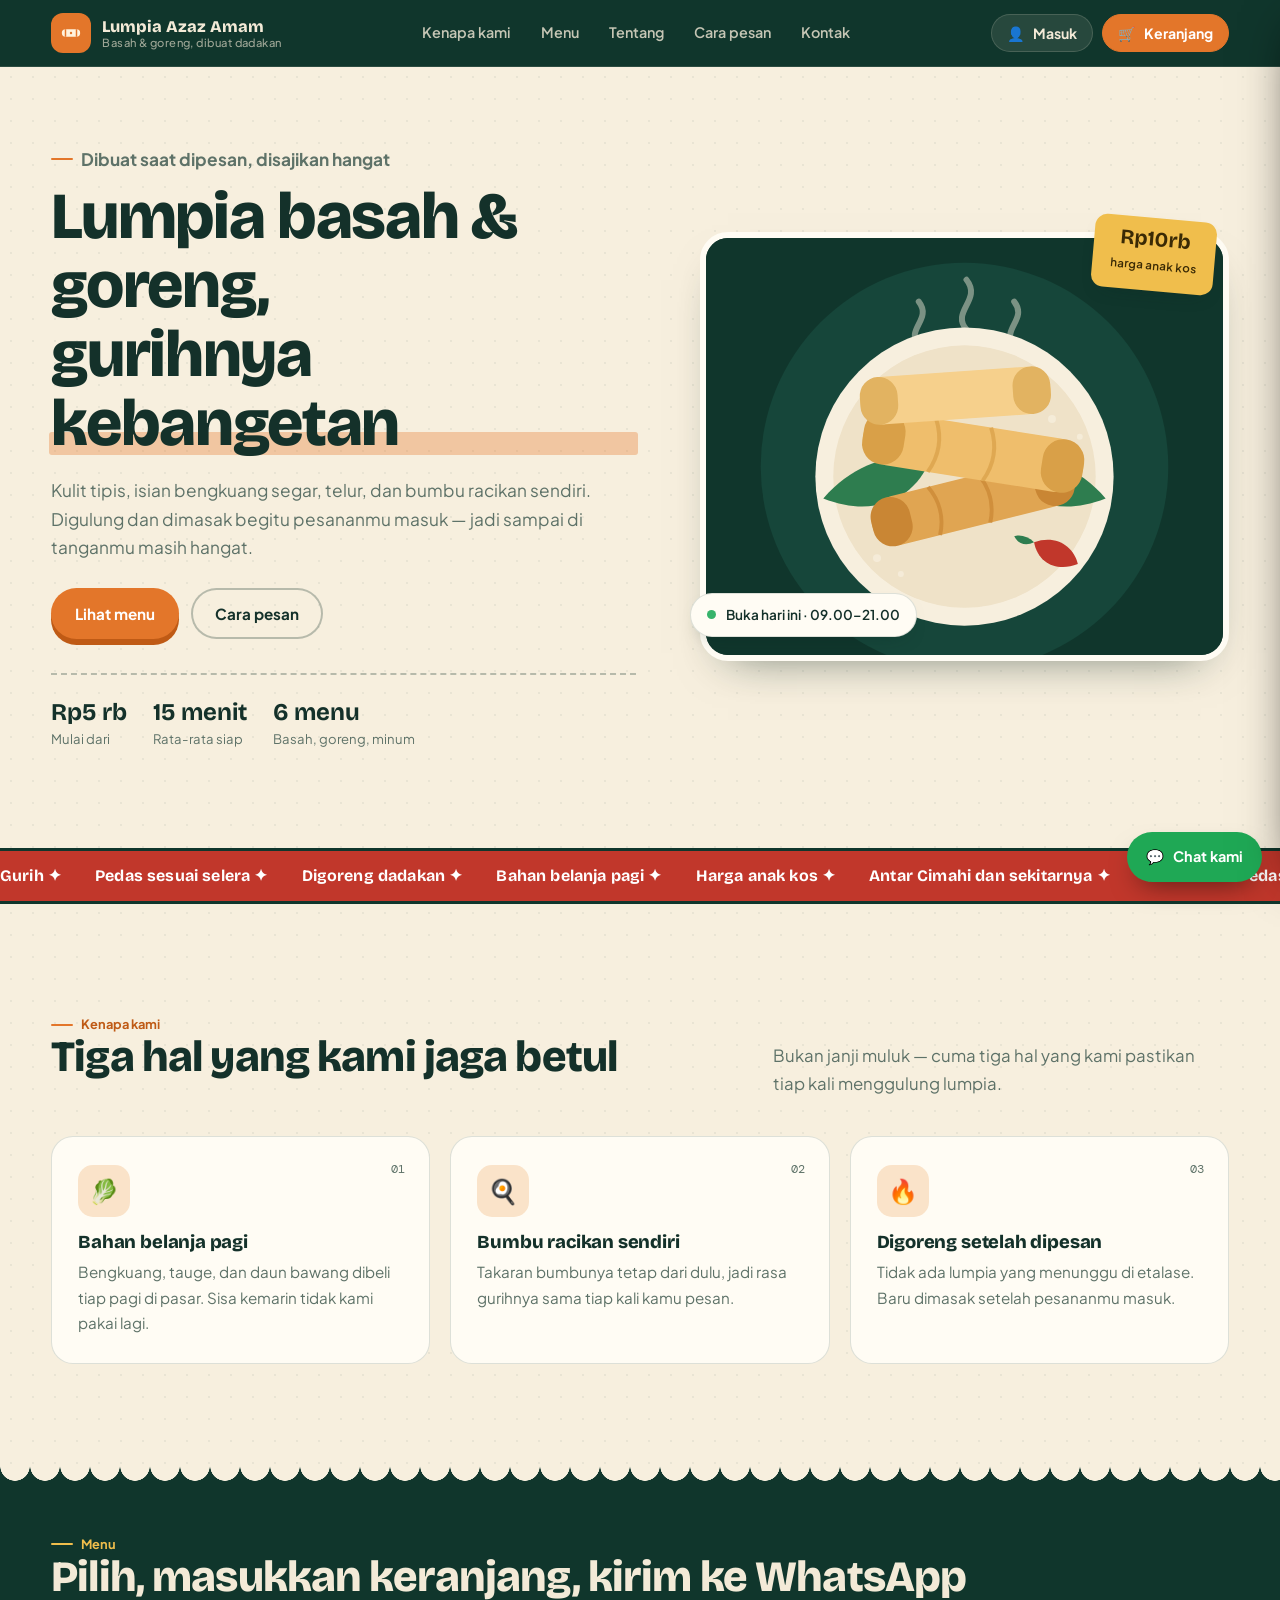
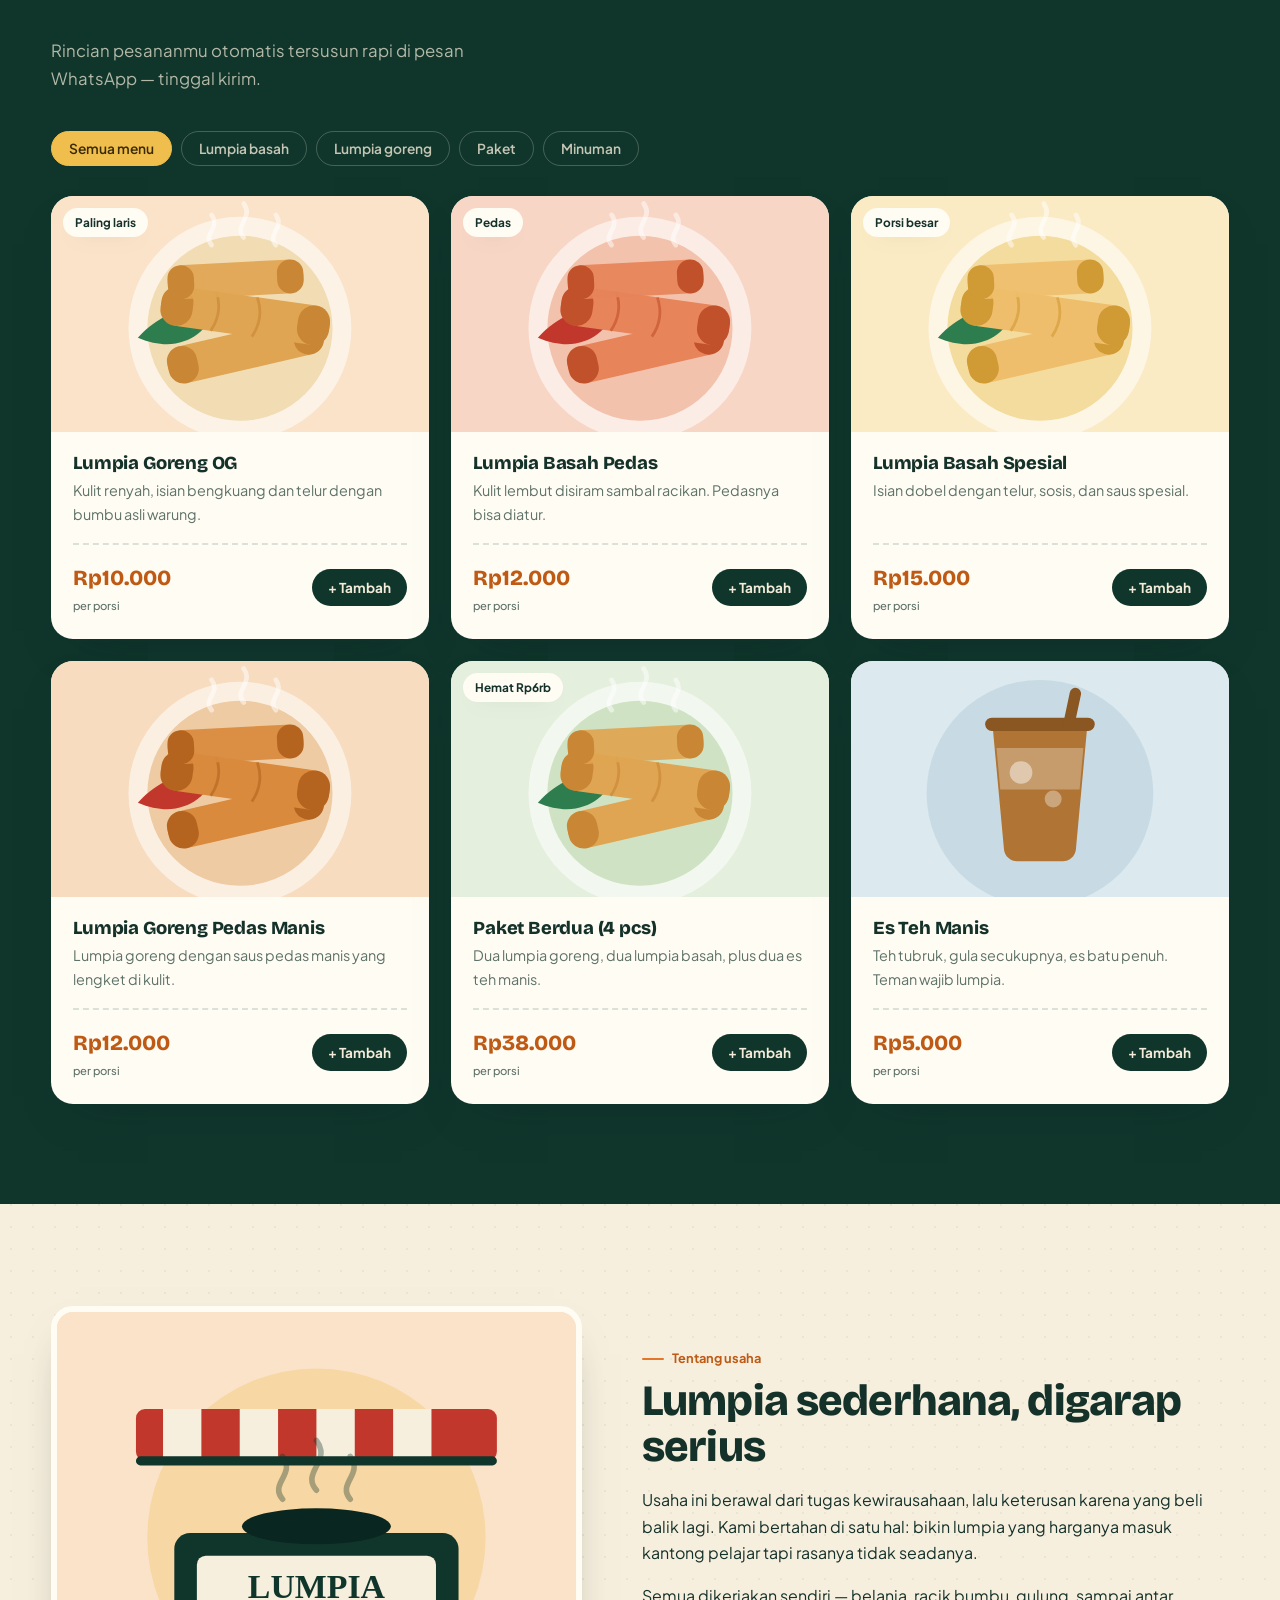
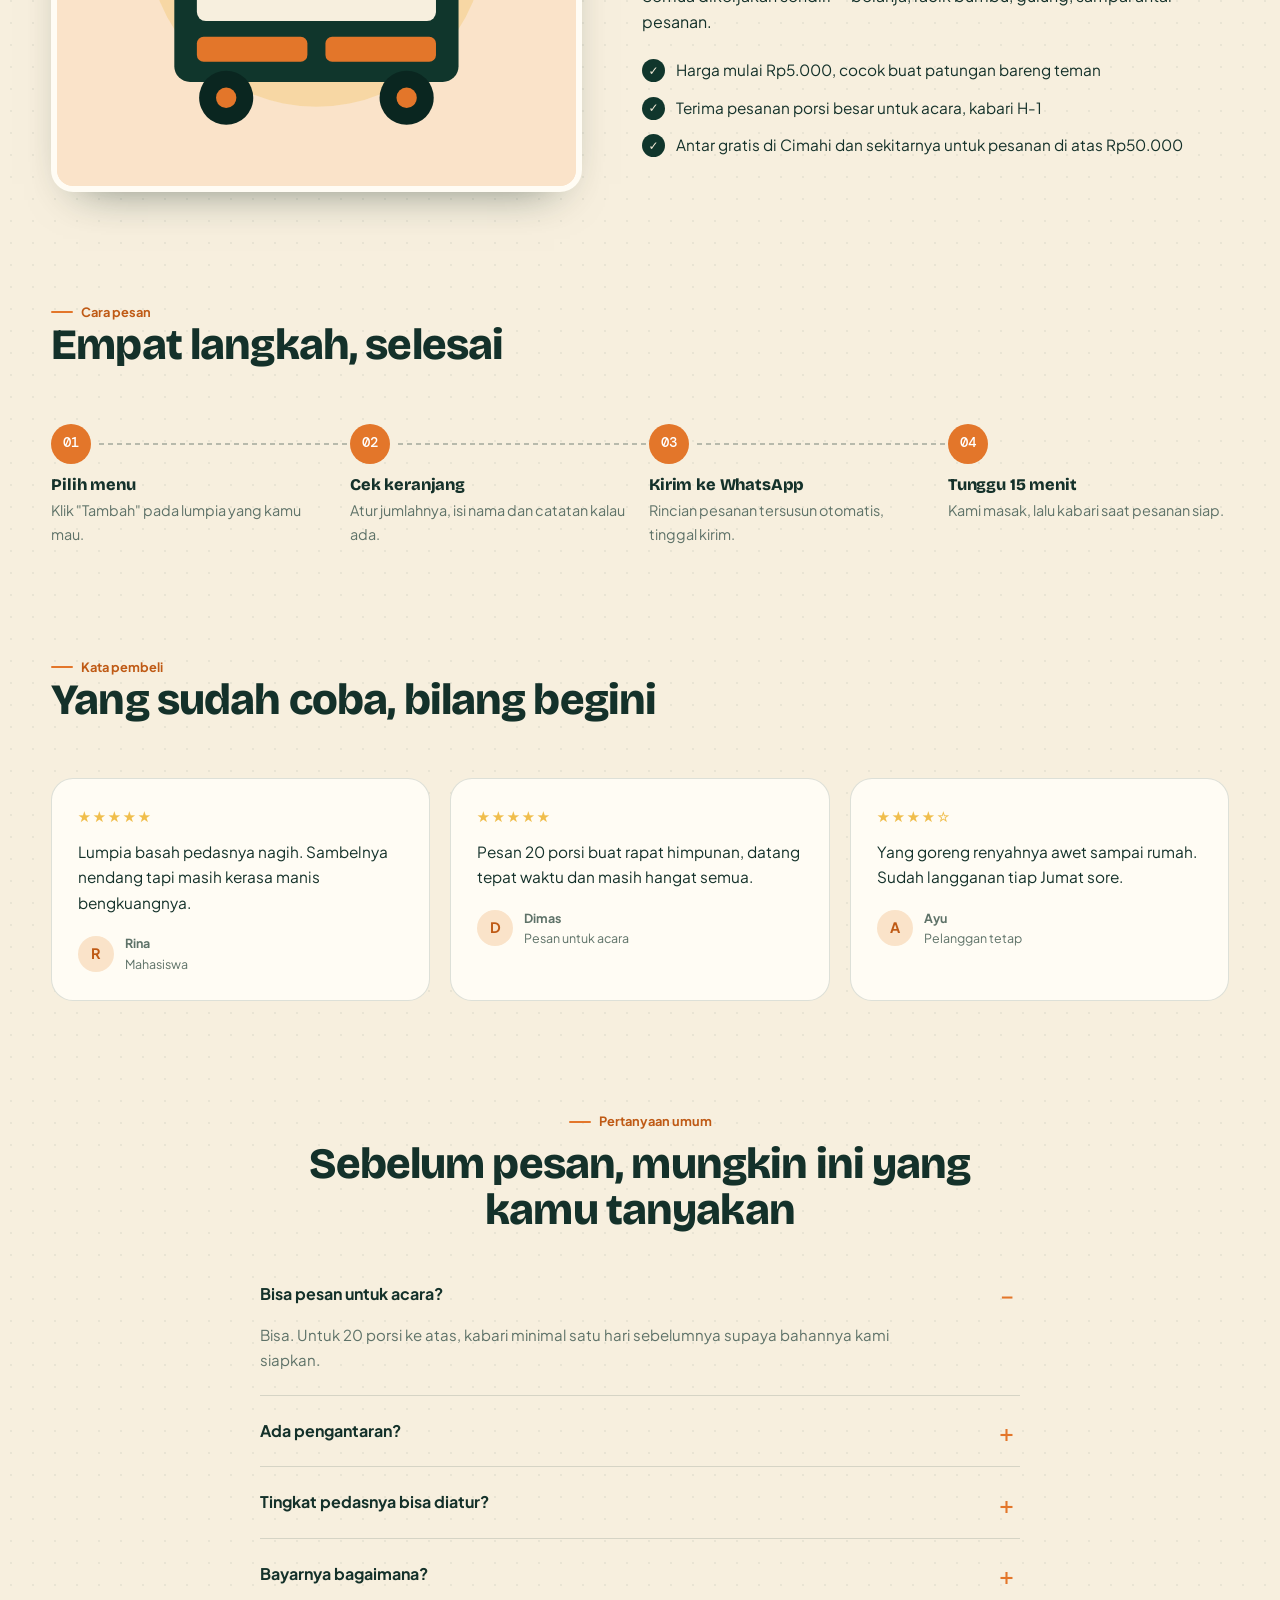
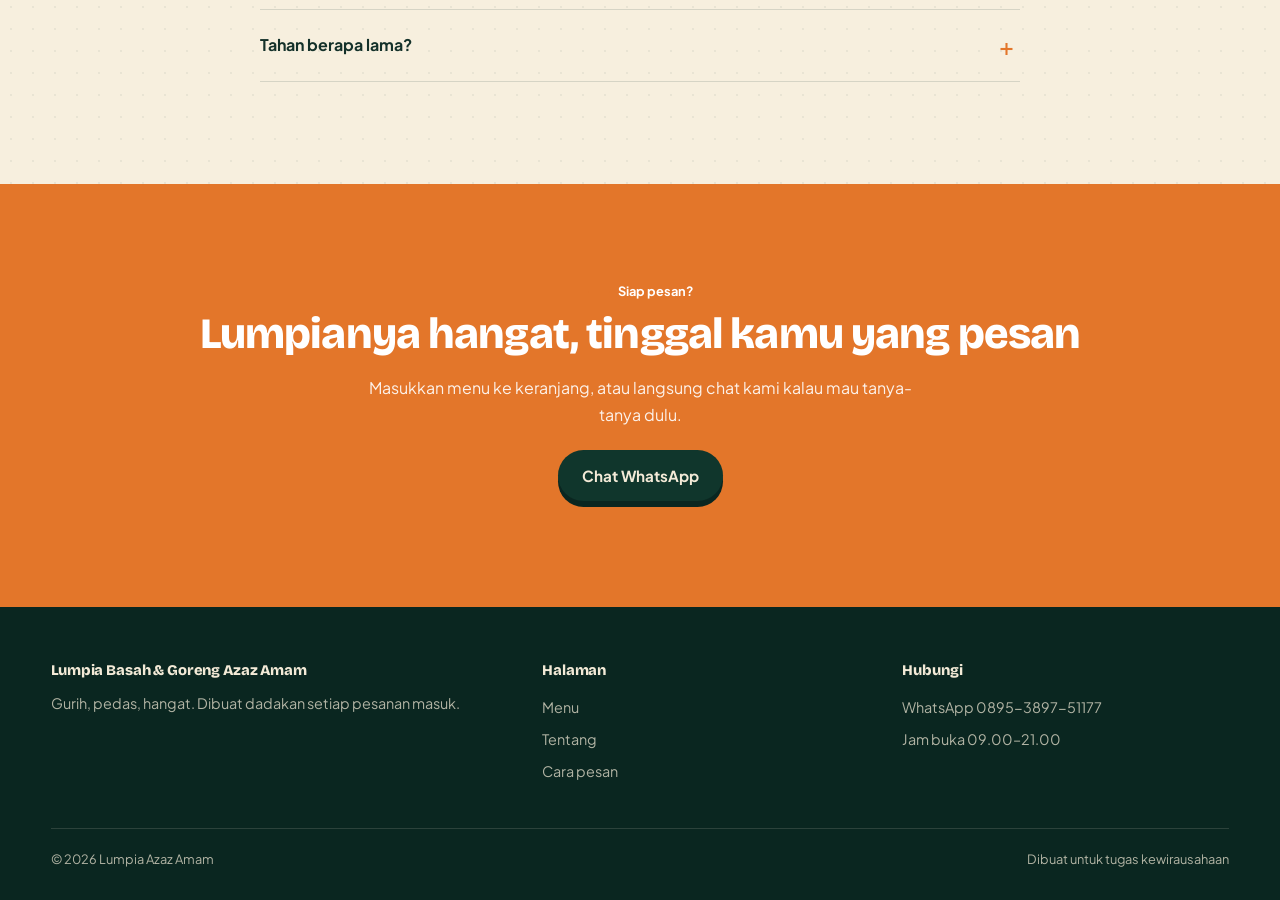
==== commit 03a24f58: "Add files via upload" ====
--- a/index.html
+++ b/index.html
@@ -707,7 +707,7 @@
         <ul class="check">
           <li>Harga mulai Rp5.000, cocok buat patungan bareng teman</li>
           <li>Terima pesanan porsi besar untuk acara, kabari H-1</li>
-          <li>Antar gratis di sekitar kampus untuk pesanan di atas Rp50.000</li>
+          <li>Antar gratis di Cimahi dan sekitarnya untuk pesanan di atas Rp50.000</li>
         </ul>
       </div>
     </div>
@@ -785,7 +785,7 @@
       </details>
       <details>
         <summary>Ada pengantaran?</summary>
-        <p>Ada, untuk area sekitar kampus. Gratis untuk pesanan di atas Rp50.000, di bawah itu ongkirnya Rp5.000.</p>
+        <p>Ada, untuk area Cimahi dan sekitarnya. Gratis untuk pesanan di atas Rp50.000, di bawah itu ongkirnya Rp8.000.</p>
       </details>
       <details>
         <summary>Tingkat pedasnya bisa diatur?</summary>
@@ -870,7 +870,7 @@
       <textarea id="buyerNote" placeholder="Contoh: pedas sedang, jangan pakai tauge"></textarea>
     </div>
     <div class="sum-row"><span id="sumQty">0 item</span><span id="sumSub">Rp0</span></div>
-    <div class="sum-row"><span>Ongkir sekitar kampus</span><span id="sumShip">Rp5.000</span></div>
+    <div class="sum-row"><span>Ongkir Cimahi dan sekitarnya</span><span id="sumShip">Rp8.000</span></div>
     <div class="sum-row total"><span>Total</span><span id="sumTotal">Rp0</span></div>
     <button class="btn btn--block" id="checkoutBtn">Kirim pesanan ke WhatsApp</button>
   </div>
@@ -893,7 +893,7 @@
 
   /* ---------- pengaturan ---------- */
   var WA_NUMBER = "62895389751177";
-  var SHIPPING  = 5000;
+  var SHIPPING  = 8000;
   var FREE_FROM = 50000;
 
   var MENU = [
@@ -1359,7 +1359,7 @@
     $("#year").textContent = new Date().getFullYear();
 
     // pita berjalan
-    var kata = ["Gurih", "Pedas sesuai selera", "Digoreng dadakan", "Bahan belanja pagi", "Harga anak kos", "Antar sekitar kampus"];
+    var kata = ["Gurih", "Pedas sesuai selera", "Digoreng dadakan", "Bahan belanja pagi", "Harga anak kos", "Antar Cimahi dan sekitarnya"];
     var isi = kata.map(function(k){ return "<span>" + k + " ✦</span>"; }).join("");
     $("#ribbon").innerHTML = isi + isi;
 
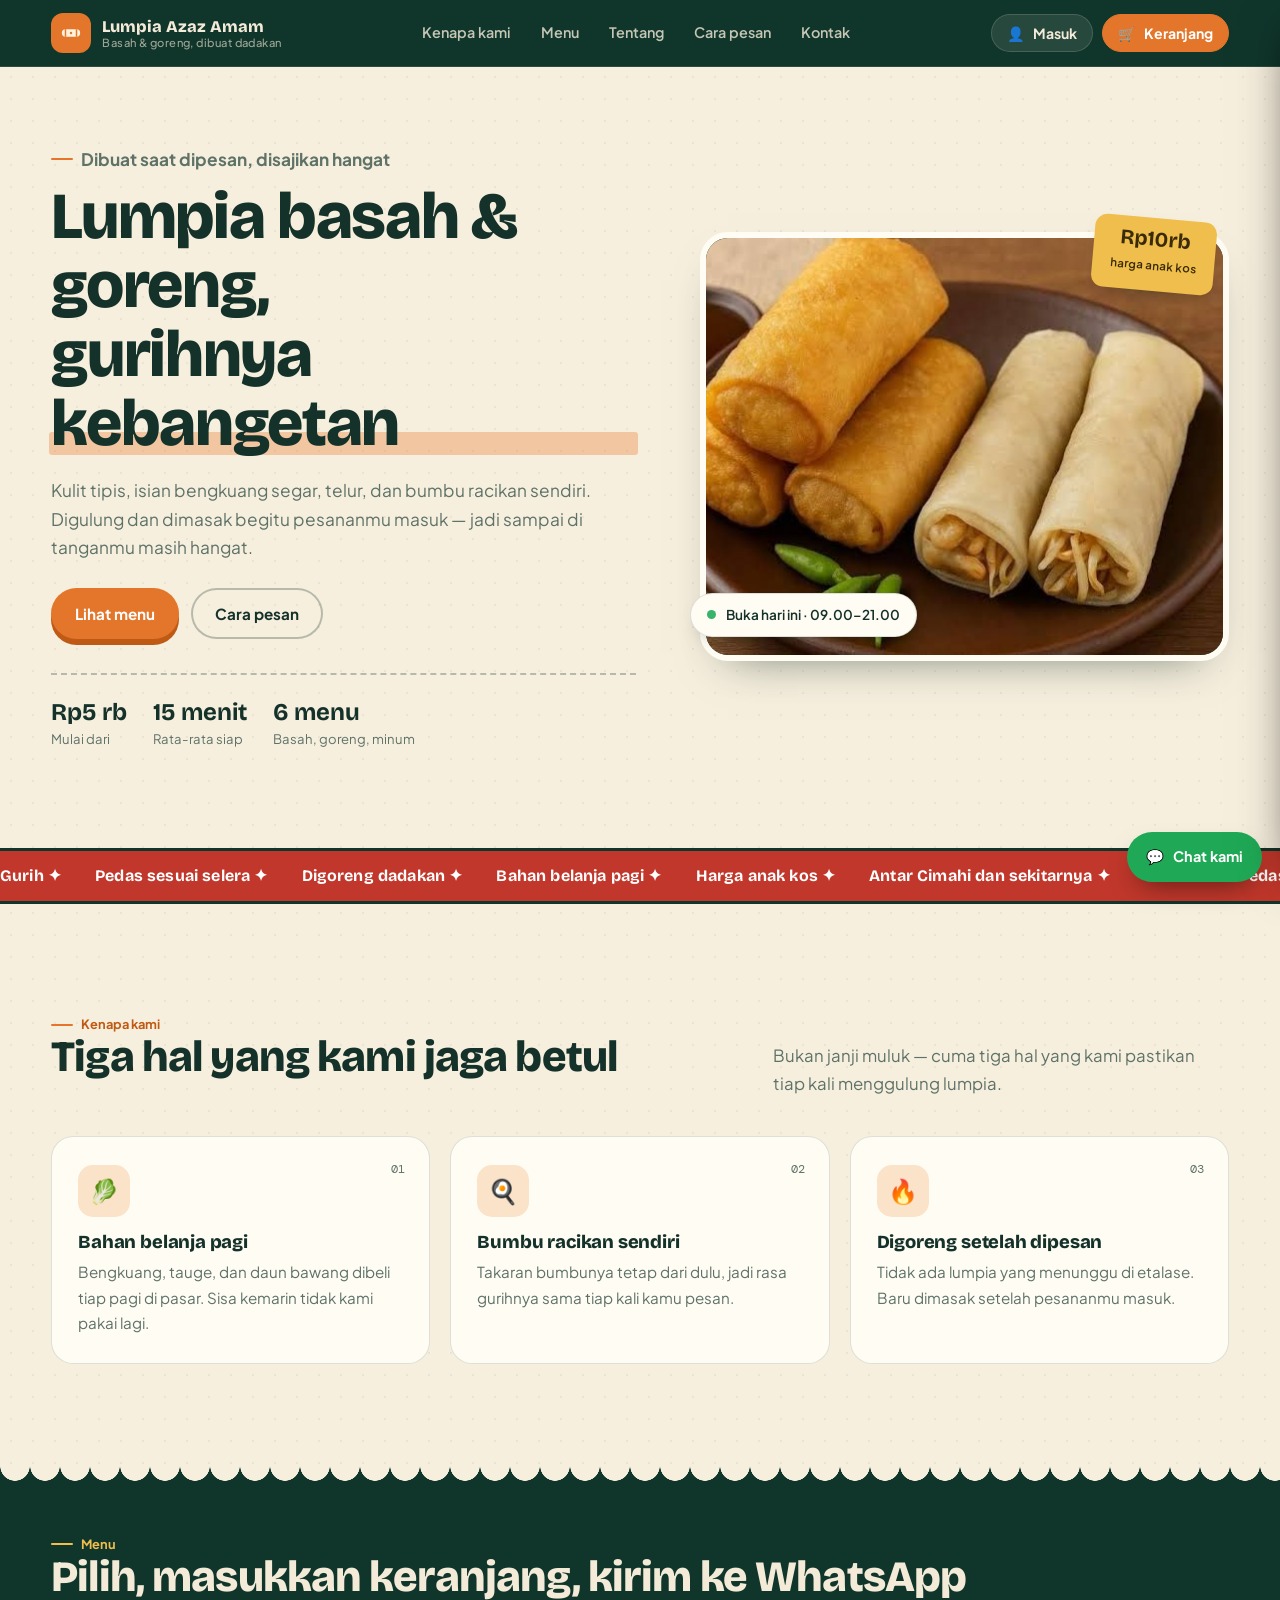
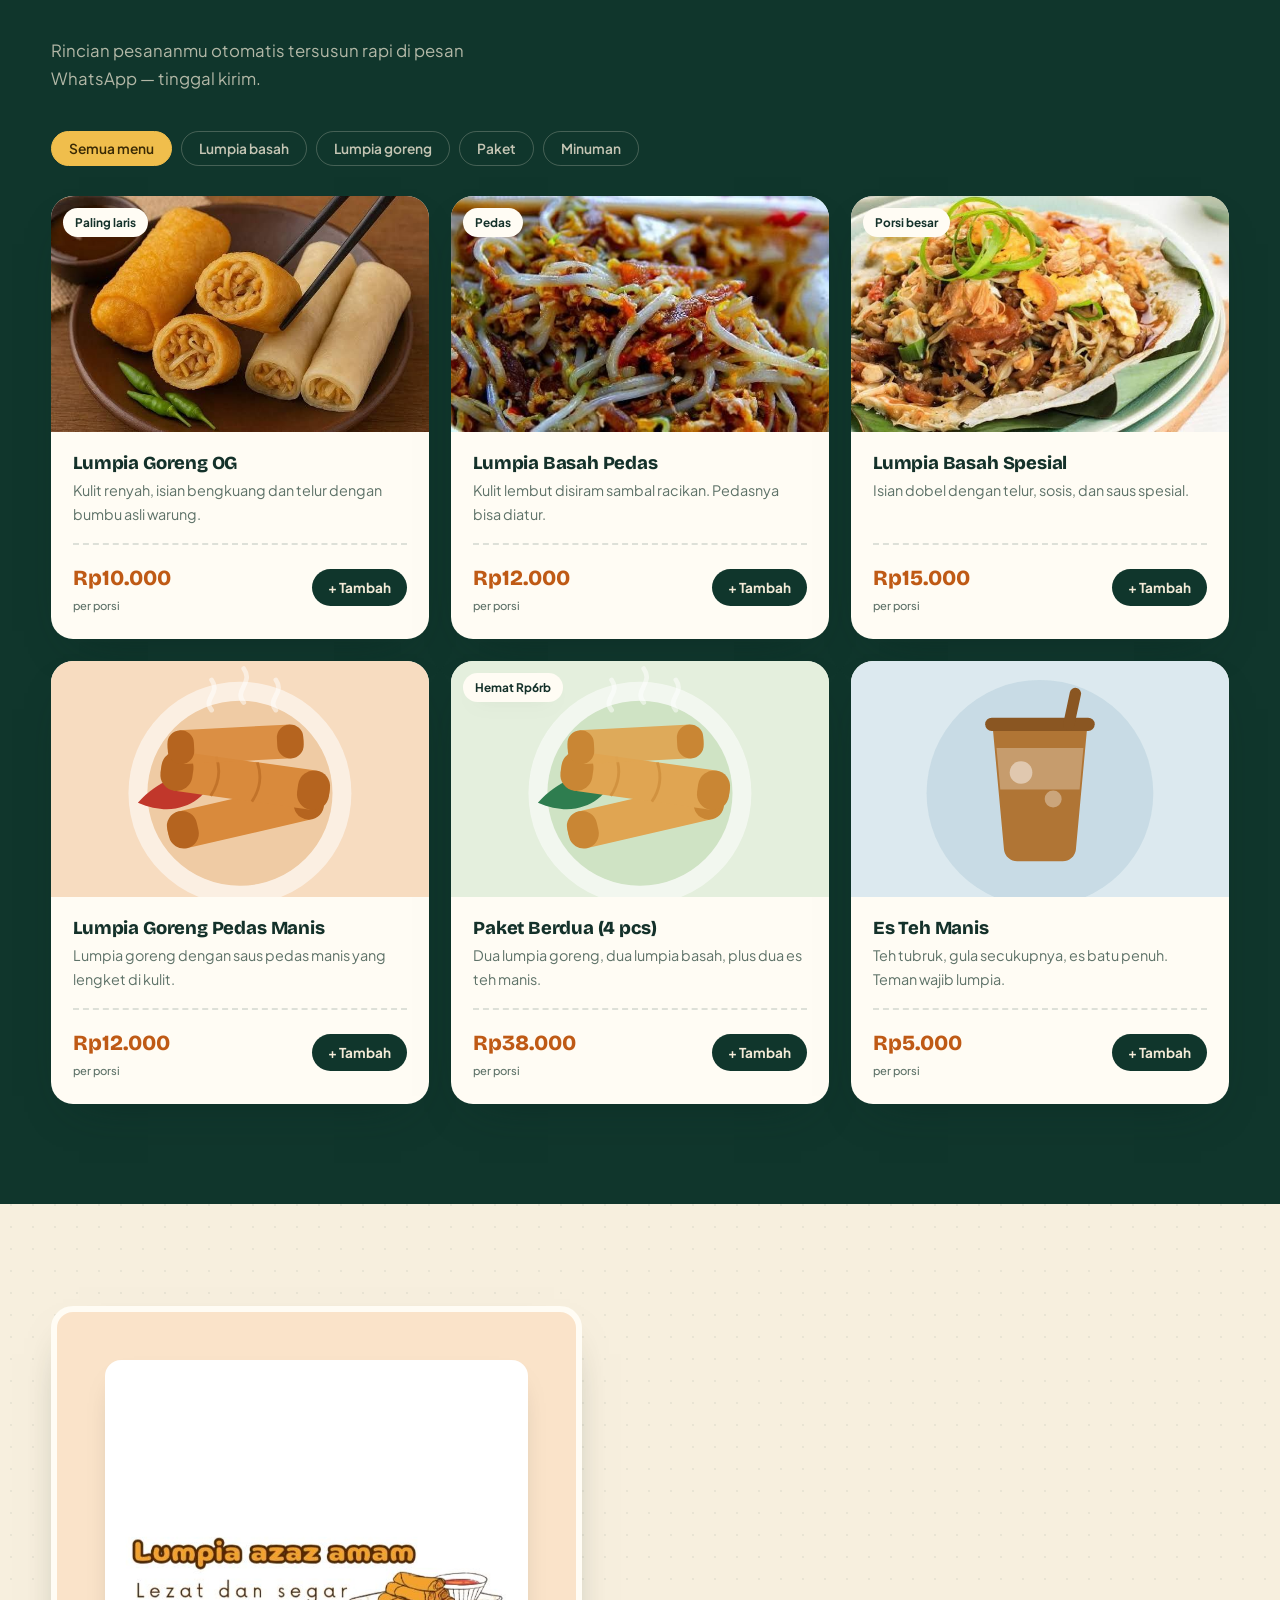
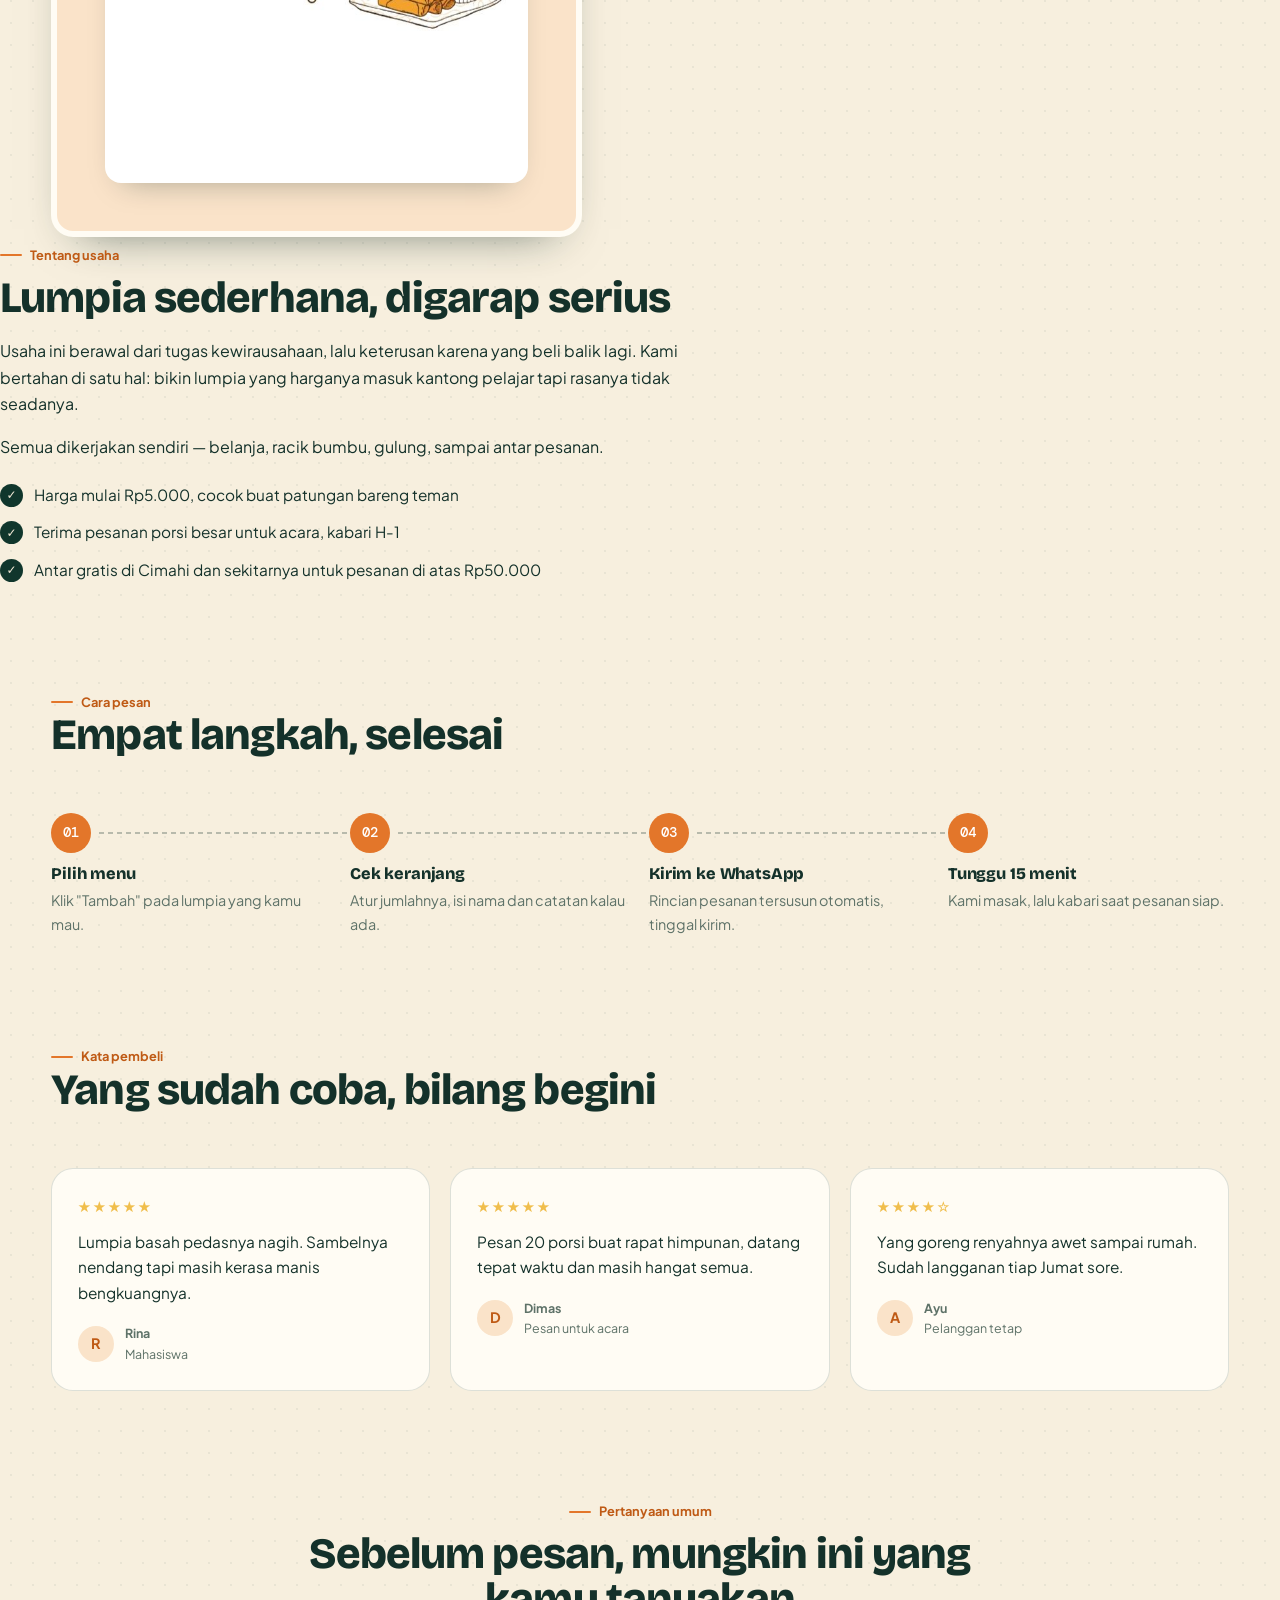
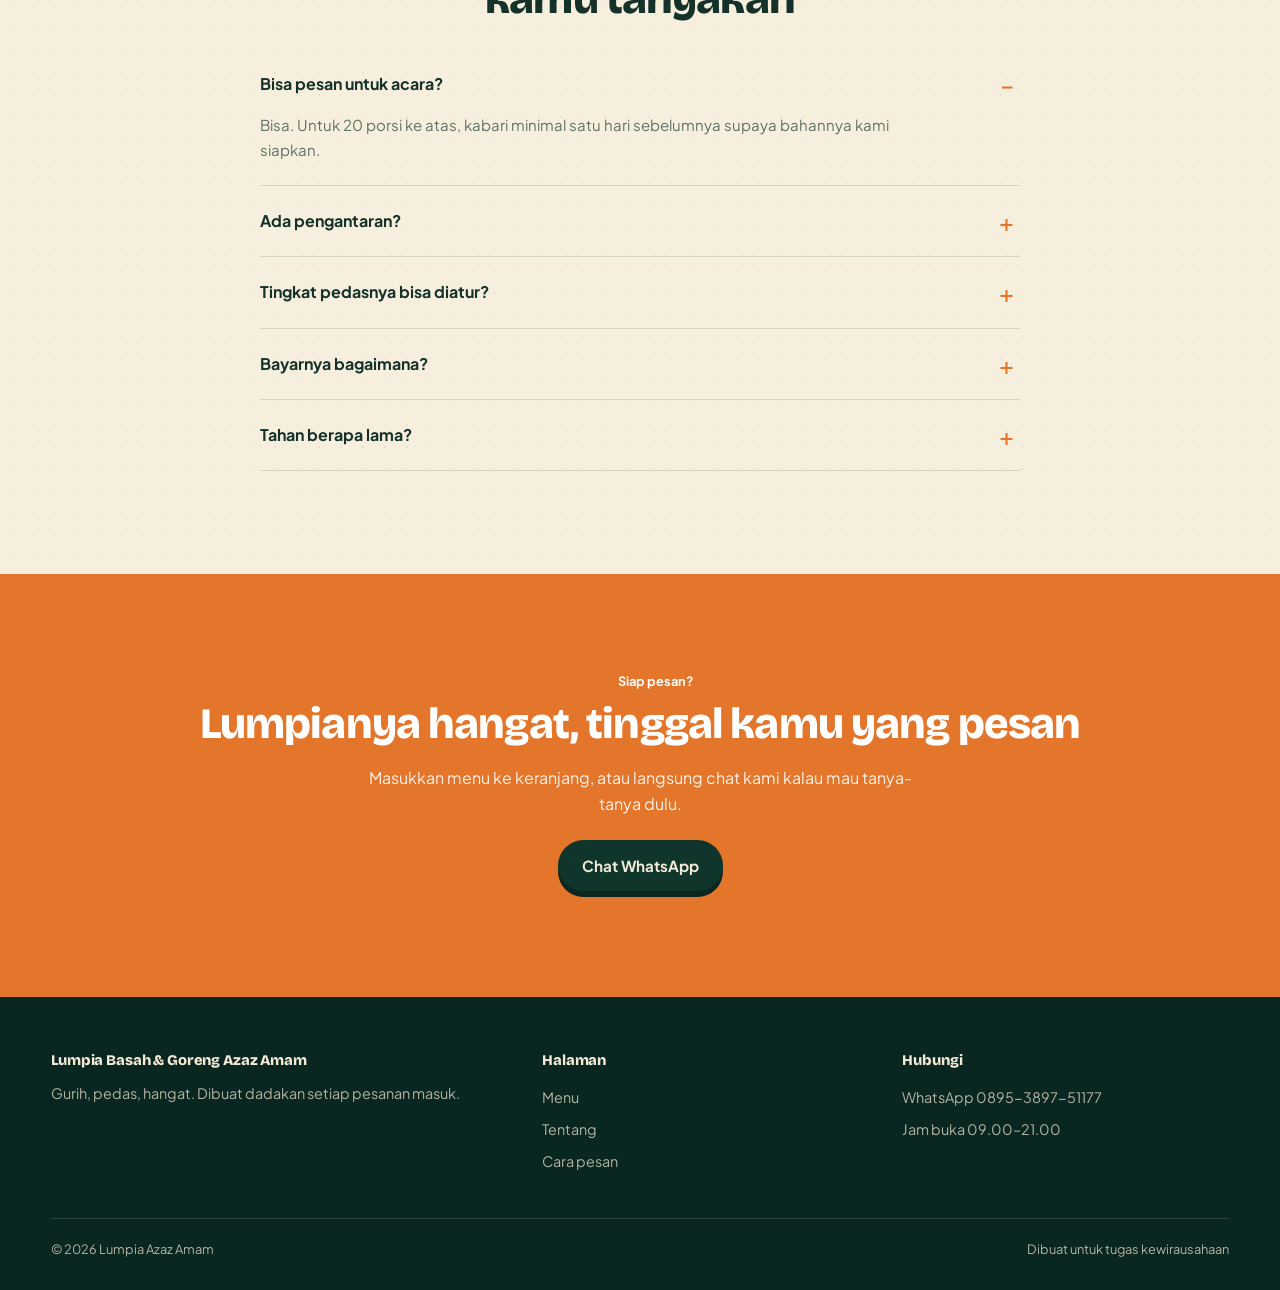
==== commit f0a1bbe6: "Add files via upload" ====
--- a/index.html
+++ b/index.html
@@ -193,7 +193,7 @@
   border-radius:28px;overflow:hidden;background:var(--pandan);
   box-shadow:var(--shadow);border:6px solid var(--paper);
 }
-.hero-art svg{display:block;width:100%;height:auto}
+.hero-art svg,.hero-art img{display:block;width:100%;height:auto;aspect-ratio:520/420;object-fit:cover}
 .tag-hang{
   position:absolute;top:-14px;right:14px;z-index:2;
   background:var(--kencur);color:#3A2A05;padding:12px 18px 14px;
@@ -262,7 +262,7 @@
   overflow:hidden;display:flex;flex-direction:column;box-shadow:var(--shadow);
 }
 .dish-media{position:relative;aspect-ratio:16/10;overflow:hidden}
-.dish-media svg{display:block;width:100%;height:100%}
+.dish-media svg,.dish-media img{display:block;width:100%;height:100%;object-fit:cover}
 .dish-tag{
   position:absolute;top:12px;left:12px;
   background:var(--paper);color:var(--ink);padding:5px 12px;border-radius:999px;
@@ -285,8 +285,11 @@
 
 /* ============ TENTANG ============ */
 .about{display:grid;grid-template-columns:.95fr 1.05fr;gap:clamp(28px,5vw,60px);align-items:center}
-.about-art{border-radius:var(--r-lg);overflow:hidden;border:6px solid var(--paper);box-shadow:var(--shadow);background:var(--sambal-soft)}
+.about-art{border-radius:var(--r-lg);overflow:hidden;border:6px solid var(--paper);box-shadow:var(--shadow);background:var(--sambal-soft);display:flex;align-items:center;justify-content:center;padding:0}
 .about-art svg{display:block;width:100%;height:auto}
+.about-art img{display:block;width:100%;height:auto}
+.about-art.has-logo{padding:clamp(28px,5vw,48px)}
+.about-art.has-logo img{border-radius:16px;box-shadow:0 14px 30px -18px rgba(10,38,32,.4);background:#fff}
 .check{list-style:none;padding:0;margin:22px 0 0;display:grid;gap:12px}
 .check li{display:flex;gap:11px;align-items:flex-start;font-size:.96rem}
 .check li::before{
@@ -396,7 +399,7 @@
 .cart-body{flex:1;overflow-y:auto;padding:18px 22px}
 .cart-line{display:flex;gap:13px;padding:14px 0;border-bottom:1px dashed var(--line)}
 .cart-thumb{width:56px;height:56px;border-radius:12px;overflow:hidden;flex:none;background:var(--sambal-soft)}
-.cart-thumb svg{width:100%;height:100%;display:block}
+.cart-thumb svg,.cart-thumb img{width:100%;height:100%;display:block;object-fit:cover}
 .cart-line .nm{font-weight:700;font-size:.92rem;line-height:1.3}
 .cart-line .pr{font-family:"DM Mono",monospace;font-size:.82rem;color:var(--muted)}
 .qty{display:inline-flex;align-items:center;gap:2px;margin-top:9px;
@@ -566,48 +569,7 @@
       <div class="hero-art">
         <div class="tag-hang"><b>Rp10rb</b><span>harga anak kos</span></div>
         <div class="plate">
-          <svg viewBox="0 0 520 420" role="img" aria-label="Ilustrasi sepiring lumpia hangat">
-            <rect width="520" height="420" fill="#10362C"/>
-            <circle cx="260" cy="230" r="205" fill="#16463A"/>
-            <circle cx="260" cy="240" r="150" fill="#F7EFDE"/>
-            <circle cx="260" cy="240" r="132" fill="#EFE2C8"/>
-            <!-- daun -->
-            <path d="M118 262c34-40 78-46 108-40-14 36-52 62-108 40z" fill="#2E7D4F"/>
-            <path d="M402 262c-34-40-78-46-108-40 14 36 52 62 108 40z" fill="#2E7D4F"/>
-            <!-- lumpia -->
-            <g transform="translate(260 232)">
-              <g transform="rotate(-14) translate(0 34)">
-                <rect x="-104" y="-25" width="208" height="50" rx="25" fill="#E0A552"/>
-                <rect x="-104" y="-25" width="40" height="50" rx="20" fill="#C98634"/>
-                <rect x="64" y="-25" width="40" height="50" rx="20" fill="#C98634"/>
-                <path d="M-40-25c8 16 8 34 0 50M12-25c8 16 8 34 0 50" stroke="#C98634" stroke-width="4" fill="none" opacity=".7"/>
-              </g>
-              <g transform="rotate(9) translate(6 -18)">
-                <rect x="-112" y="-27" width="224" height="54" rx="27" fill="#EFBE6C"/>
-                <rect x="-112" y="-27" width="42" height="54" rx="21" fill="#D9A048"/>
-                <rect x="70" y="-27" width="42" height="54" rx="21" fill="#D9A048"/>
-                <path d="M-42-27c9 18 9 36 0 54M14-27c9 18 9 36 0 54" stroke="#D9A048" stroke-width="4" fill="none" opacity=".7"/>
-              </g>
-              <g transform="rotate(-4) translate(-4 -74)">
-                <rect x="-96" y="-24" width="192" height="48" rx="24" fill="#F6D08C"/>
-                <rect x="-96" y="-24" width="38" height="48" rx="19" fill="#E2B361"/>
-                <rect x="58" y="-24" width="38" height="48" rx="19" fill="#E2B361"/>
-              </g>
-            </g>
-            <!-- cabai -->
-            <path d="M330 306c22-8 40 4 44 22-20 8-40 0-44-22z" fill="#C1372B"/>
-            <path d="M330 306c-6-6-14-8-20-6 4 8 12 10 20 6z" fill="#2E7D4F"/>
-            <!-- uap -->
-            <g stroke="#F7EFDE" stroke-width="6" stroke-linecap="round" fill="none" opacity=".45">
-              <path d="M214 108c-14-16 14-26 0-44"/>
-              <path d="M262 92c-16-18 16-30 0-50"/>
-              <path d="M310 108c-14-16 14-26 0-44"/>
-            </g>
-            <!-- wijen -->
-            <g fill="#F7EFDE" opacity=".75">
-              <circle cx="172" cy="322" r="4"/><circle cx="196" cy="338" r="3"/><circle cx="348" cy="182" r="4"/><circle cx="376" cy="200" r="3"/>
-            </g>
-          </svg>
+          <img src="[data-uri]" alt="Sepiring lumpia goreng dan basah Azaz Amam, tersaji hangat" loading="eager">
         </div>
         <div class="chip-float"><span class="dot"></span> Buka hari ini · 09.00–21.00</div>
       </div>
@@ -673,31 +635,9 @@
   <!-- ============ TENTANG ============ -->
   <section class="section" id="tentang">
     <div class="wrap about">
-      <div class="about-art">
-        <svg viewBox="0 0 460 420" role="img" aria-label="Ilustrasi gerobak lumpia">
-          <rect width="460" height="420" fill="#FAE3C9"/>
-          <circle cx="230" cy="200" r="150" fill="#F6D08C" opacity=".6"/>
-          <!-- tenda -->
-          <rect x="70" y="86" width="320" height="46" rx="8" fill="#C1372B"/>
-          <g fill="#F7EFDE">
-            <rect x="94" y="86" width="34" height="46"/><rect x="162" y="86" width="34" height="46"/>
-            <rect x="230" y="86" width="34" height="46"/><rect x="298" y="86" width="34" height="46"/>
-          </g>
-          <rect x="70" y="128" width="320" height="8" rx="4" fill="#10362C"/>
-          <!-- gerobak -->
-          <rect x="104" y="196" width="252" height="132" rx="14" fill="#10362C"/>
-          <rect x="124" y="216" width="212" height="58" rx="8" fill="#F7EFDE"/>
-          <text x="230" y="254" text-anchor="middle" font-family="Georgia, serif" font-size="30" font-weight="bold" fill="#10362C">LUMPIA</text>
-          <rect x="124" y="288" width="98" height="22" rx="6" fill="#E3762A"/>
-          <rect x="238" y="288" width="98" height="22" rx="6" fill="#E3762A"/>
-          <circle cx="150" cy="342" r="24" fill="#0A2620"/><circle cx="150" cy="342" r="9" fill="#E3762A"/>
-          <circle cx="310" cy="342" r="24" fill="#0A2620"/><circle cx="310" cy="342" r="9" fill="#E3762A"/>
-          <!-- wajan + uap -->
-          <ellipse cx="230" cy="190" rx="66" ry="16" fill="#0A2620"/>
-          <g stroke="#10362C" stroke-width="5" stroke-linecap="round" fill="none" opacity=".35">
-            <path d="M200 166c-12-14 12-22 0-38"/><path d="M230 158c-14-16 14-26 0-44"/><path d="M260 166c-12-14 12-22 0-38"/>
-          </g>
-        </svg>
+      <div class="about-art has-logo">
+        <img src="[data-uri]" alt="Logo Lumpia Basah &amp; Goreng Azaz Amam" loading="lazy">
+      </div>
       </div>
       <div>
         <p class="eyebrow">Tentang usaha</p>
@@ -896,6 +836,13 @@
   var SHIPPING  = 8000;
   var FREE_FROM = 50000;
 
+  /* foto asli menu (base64) — kosongkan nilainya untuk kembali memakai ilustrasi */
+  var FOTO = {
+    "gor-og":  "[data-uri]",
+    "bas-ped": "[data-uri]",
+    "bas-spe": "[data-uri]"
+  };
+
   var MENU = [
     { id:"gor-og",  nama:"Lumpia Goreng OG",        kat:"goreng",  harga:10000, tag:"Paling laris",
       desc:"Kulit renyah, isian bengkuang dan telur dengan bumbu asli warung.",
@@ -917,6 +864,8 @@
       art:{bg:"#DCE9EF", plate:"#C3D9E3", roll:"#B07535", dark:"#8A5622", leaf:"#2E7D4F"} }
   ];
 
+  MENU.forEach(function(m){ if(FOTO[m.id]) m.foto = FOTO[m.id]; });
+
   var FILTERS = [
     { id:"semua",   label:"Semua menu" },
     { id:"basah",   label:"Lumpia basah" },
@@ -974,6 +923,14 @@
       el.style.opacity = "0";
       setTimeout(function(){ if(el.parentNode) el.parentNode.removeChild(el); }, 320);
     }, 2600);
+  }
+
+  /* ---------- media menu: foto asli kalau ada, kalau tidak pakai ilustrasi ---------- */
+  function media(m){
+    if(m.foto){
+      return '<img src="'+m.foto+'" alt="'+esc(m.nama)+'" loading="lazy">';
+    }
+    return gambar(m.art, m.kat === "minuman");
   }
 
   /* ---------- ilustrasi menu ---------- */
@@ -1093,7 +1050,7 @@
       if(!m) return;
       html +=
         '<div class="cart-line">' +
-          '<div class="cart-thumb">' + gambar(m.art, m.kat === "minuman") + '</div>' +
+          '<div class="cart-thumb">' + media(m) + '</div>' +
           '<div style="flex:1;min-width:0">' +
             '<div class="nm">' + esc(m.nama) + '</div>' +
             '<div class="pr">' + rupiah(m.harga) + ' / porsi</div>' +
@@ -1133,7 +1090,7 @@
     var list = MENU.filter(function(m){ return kat === "semua" || m.kat === kat; });
     grid.innerHTML = list.map(function(m){
       return '<article class="dish">' +
-        '<div class="dish-media">' + gambar(m.art, m.kat === "minuman") +
+        '<div class="dish-media">' + media(m) +
           (m.tag ? '<span class="dish-tag">'+esc(m.tag)+'</span>' : '') +
         '</div>' +
         '<div class="dish-body">' +
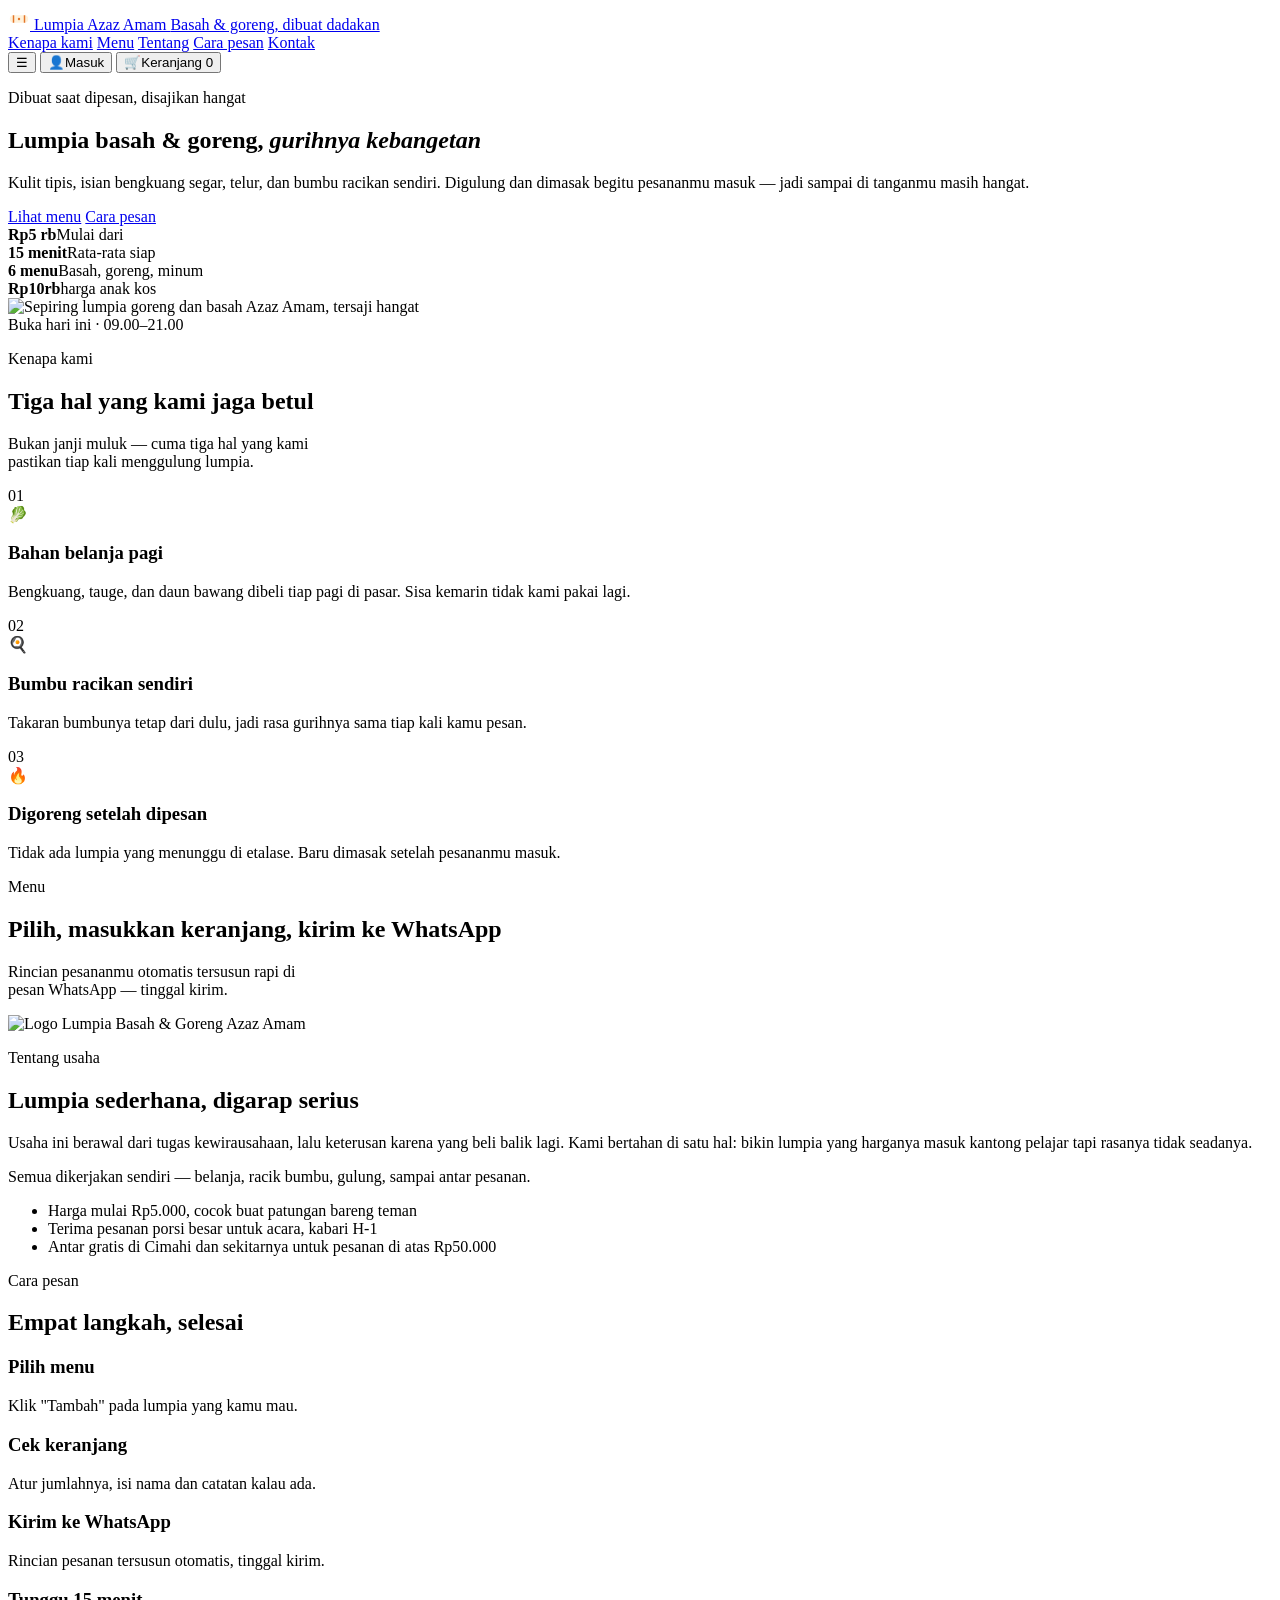
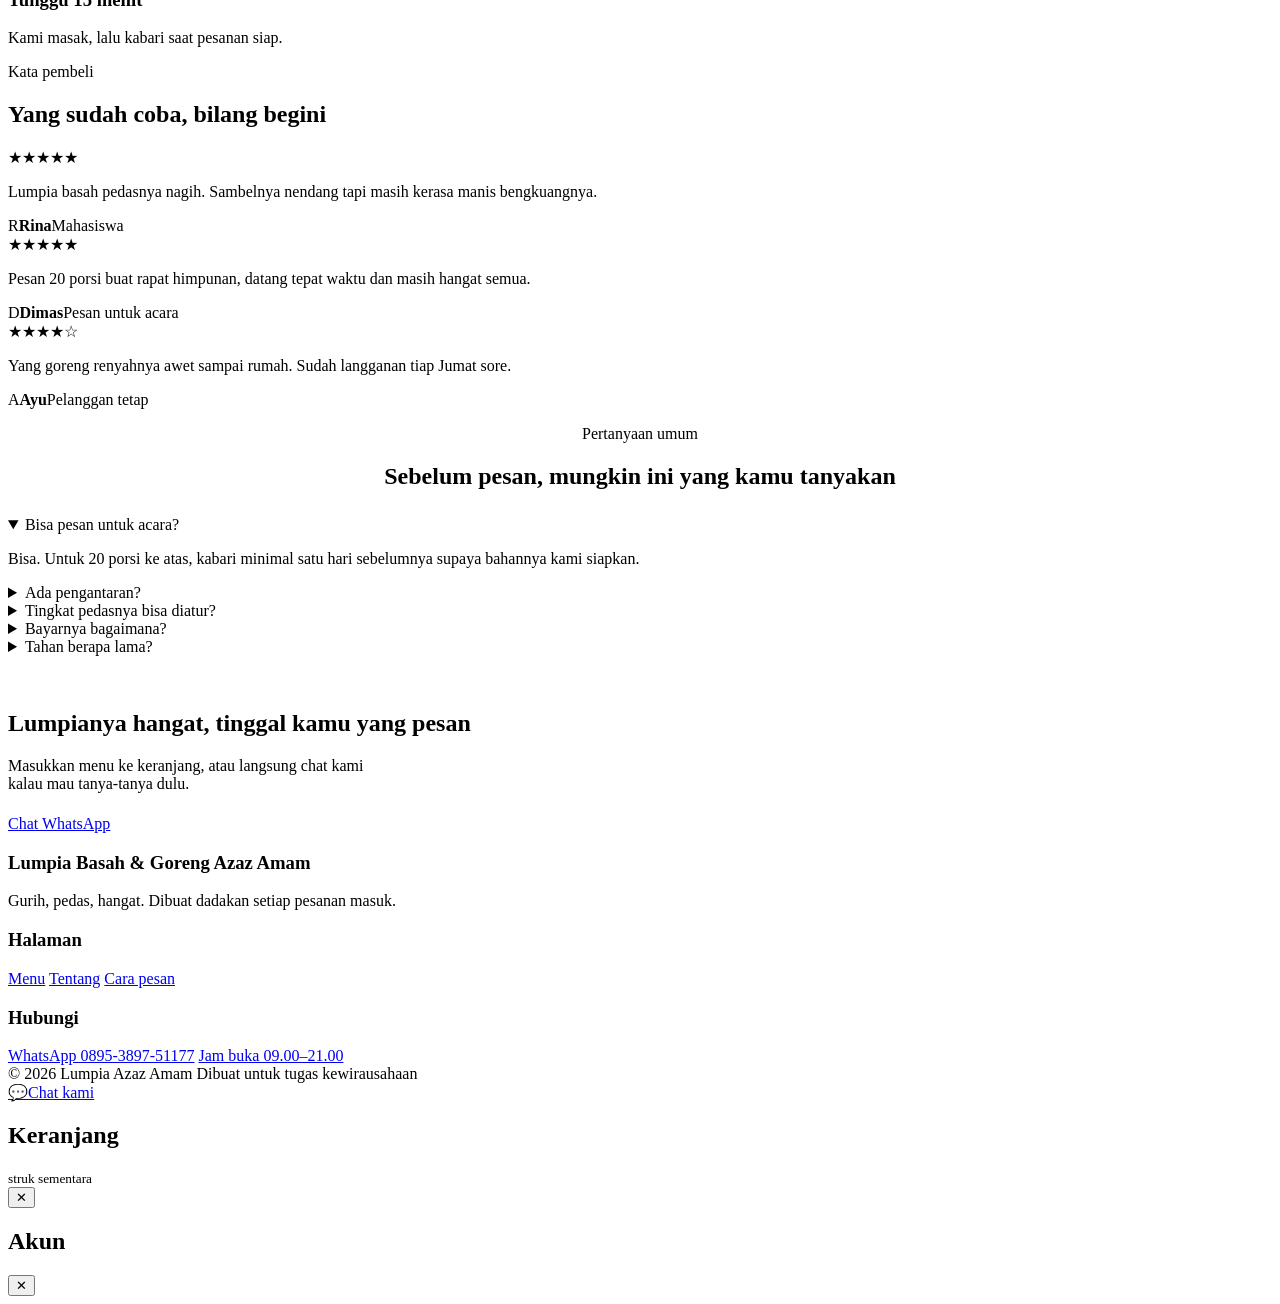
==== commit 1e3ccb46: "Update index.html" ====
--- a/index.html
+++ b/index.html
@@ -8,511 +8,10 @@
 <link rel="preconnect" href="https://fonts.googleapis.com">
 <link rel="preconnect" href="https://fonts.gstatic.com" crossorigin>
 <link href="https://fonts.googleapis.com/css2?family=Bricolage+Grotesque:opsz,wght@12..96,500;12..96,700;12..96,800&family=Plus+Jakarta+Sans:wght@400;500;600;700&family=DM+Mono:wght@400;500&display=swap" rel="stylesheet">
-<style>
-/* ============ TOKEN ============ */
-:root{
-  --kraft:#F7EFDE;
-  --paper:#FFFCF4;
-  --paper-2:#FBF3E4;
-  --pandan:#10362C;
-  --pandan-deep:#0A2620;
-  --on-pandan:#F3EAD7;
-  --sambal:#E3762A;
-  --sambal-dark:#BF5A15;
-  --sambal-soft:#FAE3C9;
-  --cabai:#C1372B;
-  --kencur:#F0BE4C;
-  --ink:#14312A;
-  --muted:#5E7268;
-  --line:rgba(20,49,42,.14);
-  --line-strong:rgba(20,49,42,.28);
-  --shadow:0 20px 45px -28px rgba(10,38,32,.65);
-  --shadow-sm:0 8px 20px -14px rgba(10,38,32,.6);
-  --r-lg:22px;
-  --r-md:14px;
-  --r-sm:9px;
-}
-@media (prefers-color-scheme: dark){
-  :root:not([data-theme="light"]){
-    --kraft:#0E1C18;
-    --paper:#172D27;
-    --paper-2:#1D3730;
-    --pandan:#081812;
-    --pandan-deep:#050F0B;
-    --on-pandan:#F0E6D2;
-    --sambal:#EC8639;
-    --sambal-dark:#CF6A1E;
-    --sambal-soft:#3A2618;
-    --kencur:#F3C664;
-    --ink:#F1E7D4;
-    --muted:#A2B7AB;
-    --line:rgba(241,231,212,.15);
-    --line-strong:rgba(241,231,212,.3);
-    --shadow:0 20px 45px -28px rgba(0,0,0,.9);
-    --shadow-sm:0 8px 20px -14px rgba(0,0,0,.8);
-  }
-}
-:root[data-theme="dark"]{
-  --kraft:#0E1C18;
-  --paper:#172D27;
-  --paper-2:#1D3730;
-  --pandan:#081812;
-  --pandan-deep:#050F0B;
-  --on-pandan:#F0E6D2;
-  --sambal:#EC8639;
-  --sambal-dark:#CF6A1E;
-  --sambal-soft:#3A2618;
-  --kencur:#F3C664;
-  --ink:#F1E7D4;
-  --muted:#A2B7AB;
-  --line:rgba(241,231,212,.15);
-  --line-strong:rgba(241,231,212,.3);
-  --shadow:0 20px 45px -28px rgba(0,0,0,.9);
-  --shadow-sm:0 8px 20px -14px rgba(0,0,0,.8);
-}
-
-/* ============ DASAR ============ */
-*,*::before,*::after{box-sizing:border-box}
-html{scroll-behavior:smooth;scroll-padding-top:86px}
-body{
-  margin:0;
-  background-color:var(--kraft);
-  background-image:radial-gradient(rgba(20,49,42,.06) 1px, transparent 1px);
-  background-size:22px 22px;
-  color:var(--ink);
-  font-family:"Plus Jakarta Sans", system-ui, -apple-system, "Segoe UI", Roboto, Arial, sans-serif;
-  font-size:16px;
-  line-height:1.65;
-  -webkit-font-smoothing:antialiased;
-  overflow-x:hidden;
-}
-h1,h2,h3{
-  font-family:"Bricolage Grotesque", "Trebuchet MS", system-ui, sans-serif;
-  font-weight:800;
-  line-height:1.05;
-  letter-spacing:-.02em;
-  margin:0 0 .4em;
-}
-h1{font-size:clamp(2.4rem,6vw,4.1rem)}
-h2{font-size:clamp(1.8rem,3.6vw,2.7rem)}
-h3{font-size:1.15rem;letter-spacing:-.01em}
-p{margin:0 0 1rem;max-width:62ch}
-img{max-width:100%}
-a{color:inherit}
-:focus-visible{outline:3px solid var(--sambal);outline-offset:3px;border-radius:4px}
-.wrap{width:min(1180px,92vw);margin-inline:auto}
-.section{padding:clamp(56px,8vw,104px) 0}
-.eyebrow{
-  display:inline-flex;align-items:center;gap:8px;
-  font-size:.8rem;font-weight:700;color:var(--sambal-dark);
-  margin:0 0 10px;
-}
-.eyebrow::before{content:"";width:22px;height:2px;background:var(--sambal);border-radius:2px}
-.lede{color:var(--muted);font-size:1.05rem}
-.sr-only{position:absolute;width:1px;height:1px;padding:0;margin:-1px;overflow:hidden;clip:rect(0 0 0 0);white-space:nowrap;border:0}
-
-/* ============ TOMBOL ============ */
-.btn{
-  display:inline-flex;align-items:center;justify-content:center;gap:9px;
-  padding:13px 24px;border-radius:999px;border:0;cursor:pointer;
-  font-family:inherit;font-size:.95rem;font-weight:700;text-decoration:none;
-  background:var(--sambal);color:#fff;
-  box-shadow:0 6px 0 var(--sambal-dark);
-  transition:transform .12s ease, box-shadow .12s ease, background .2s ease;
-}
-.btn:hover{background:var(--sambal-dark);box-shadow:0 4px 0 var(--sambal-dark);transform:translateY(2px)}
-.btn:active{box-shadow:0 0 0 var(--sambal-dark);transform:translateY(6px)}
-.btn--ghost{background:transparent;color:var(--ink);box-shadow:inset 0 0 0 2px var(--line-strong)}
-.btn--ghost:hover{background:transparent;color:var(--sambal-dark);box-shadow:inset 0 0 0 2px var(--sambal);transform:none}
-.btn--dark{background:var(--pandan);box-shadow:0 6px 0 var(--pandan-deep);color:var(--on-pandan)}
-.btn--dark:hover{background:var(--pandan-deep);box-shadow:0 4px 0 var(--pandan-deep)}
-.btn--block{width:100%}
-
-/* ============ HEADER ============ */
-.site-head{
-  position:sticky;top:0;z-index:60;
-  background:var(--pandan);color:var(--on-pandan);
-  border-bottom:1px solid rgba(243,234,215,.12);
-}
-.head-inner{display:flex;align-items:center;justify-content:space-between;gap:18px;padding:12px 0}
-.brand{display:flex;align-items:center;gap:11px;text-decoration:none;color:inherit}
-.brand-mark{width:40px;height:40px;flex:none;border-radius:12px;background:var(--sambal);display:grid;place-items:center}
-.brand-name{font-family:"Bricolage Grotesque", system-ui, sans-serif;font-weight:800;font-size:1.02rem;line-height:1.1}
-.brand-sub{display:block;font-family:"Plus Jakarta Sans",sans-serif;font-size:.7rem;font-weight:500;color:rgba(243,234,215,.62);letter-spacing:.04em}
-.site-nav{display:flex;align-items:center;gap:4px}
-.site-nav a{
-  padding:9px 13px;border-radius:999px;text-decoration:none;
-  font-size:.9rem;font-weight:600;color:rgba(243,234,215,.8);
-  transition:background .18s ease,color .18s ease;
-}
-.site-nav a:hover{color:#fff;background:rgba(243,234,215,.1)}
-.head-actions{display:flex;align-items:center;gap:9px}
-.icon-btn{
-  position:relative;display:inline-flex;align-items:center;gap:8px;
-  padding:9px 15px;border-radius:999px;cursor:pointer;
-  font-family:inherit;font-size:.88rem;font-weight:700;
-  background:rgba(243,234,215,.1);color:var(--on-pandan);
-  border:1px solid rgba(243,234,215,.16);
-  transition:background .18s ease;
-}
-.icon-btn:hover{background:rgba(243,234,215,.2)}
-.icon-btn--cart{background:var(--sambal);border-color:var(--sambal);color:#fff}
-.icon-btn--cart:hover{background:var(--sambal-dark)}
-.cart-count{
-  position:absolute;top:-6px;right:-6px;min-width:22px;height:22px;padding:0 6px;
-  border-radius:999px;background:var(--kencur);color:#3A2A05;
-  font-size:.72rem;font-weight:700;display:none;place-items:center;
-  border:2px solid var(--pandan);
-}
-.cart-count.on{display:grid}
-.nav-toggle{display:none}
-.avatar{
-  width:26px;height:26px;border-radius:50%;background:var(--kencur);color:#3A2A05;
-  display:grid;place-items:center;font-size:.8rem;font-weight:700;flex:none;
-}
-
-/* ============ HERO ============ */
-.hero{position:relative;padding:clamp(40px,6vw,74px) 0 clamp(60px,8vw,96px);overflow:hidden}
-.hero-grid{display:grid;grid-template-columns:1.05fr .95fr;gap:clamp(28px,5vw,64px);align-items:center}
-.hero h1{margin-bottom:18px}
-.hero h1 em{font-style:normal;display:inline-block;position:relative}
-.hero h1 em::after{
-  content:"";position:absolute;left:-2px;right:-2px;bottom:.06em;height:.34em;
-  background:var(--sambal);opacity:.34;border-radius:3px;z-index:-1;
-}
-.hero-text p{font-size:1.08rem;color:var(--muted)}
-.hero-cta{display:flex;flex-wrap:wrap;gap:12px;margin-top:26px}
-.hero-facts{
-  display:flex;flex-wrap:wrap;gap:26px;margin-top:34px;padding-top:24px;
-  border-top:2px dashed var(--line-strong);
-}
-.fact strong{display:block;font-family:"Bricolage Grotesque",sans-serif;font-size:1.5rem;line-height:1.1}
-.fact span{font-size:.82rem;color:var(--muted)}
-.hero-art{position:relative}
-.hero-art .plate{
-  border-radius:28px;overflow:hidden;background:var(--pandan);
-  box-shadow:var(--shadow);border:6px solid var(--paper);
-}
-.hero-art svg,.hero-art img{display:block;width:100%;height:auto;aspect-ratio:520/420;object-fit:cover}
-.tag-hang{
-  position:absolute;top:-14px;right:14px;z-index:2;
-  background:var(--kencur);color:#3A2A05;padding:12px 18px 14px;
-  border-radius:12px;box-shadow:var(--shadow-sm);
-  transform:rotate(5deg);text-align:center;
-}
-.tag-hang b{display:block;font-family:"Bricolage Grotesque",sans-serif;font-size:1.3rem;line-height:1}
-.tag-hang span{font-size:.72rem;font-weight:600}
-.chip-float{
-  position:absolute;left:-10px;bottom:24px;z-index:2;
-  display:flex;align-items:center;gap:10px;
-  background:var(--paper);border:1px solid var(--line);
-  padding:10px 16px;border-radius:999px;box-shadow:var(--shadow-sm);
-  font-size:.85rem;font-weight:600;
-}
-.chip-float .dot{width:9px;height:9px;border-radius:50%;background:#37B36B;flex:none}
-
-/* pita berjalan */
-.ribbon{background:var(--cabai);color:#fff;padding:12px 0;overflow:hidden;border-block:3px solid var(--pandan)}
-.ribbon-track{display:flex;gap:34px;width:max-content;animation:slide 26s linear infinite}
-.ribbon span{font-family:"Bricolage Grotesque",sans-serif;font-weight:700;font-size:1rem;white-space:nowrap;letter-spacing:.01em}
-@keyframes slide{to{transform:translateX(-50%)}}
-
-/* ============ KEUNGGULAN ============ */
-.head-2col{display:flex;flex-wrap:wrap;gap:20px;align-items:flex-end;justify-content:space-between;margin-bottom:38px}
-.head-2col p{margin:0}
-.cards-3{display:grid;grid-template-columns:repeat(3,1fr);gap:20px}
-.card{
-  background:var(--paper);border:1px solid var(--line);border-radius:var(--r-lg);
-  padding:28px 26px;position:relative;
-}
-.card .badge-num{
-  position:absolute;top:22px;right:24px;font-family:"DM Mono",monospace;
-  font-size:.78rem;color:var(--muted);
-}
-.card .ic{
-  width:52px;height:52px;border-radius:15px;background:var(--sambal-soft);
-  display:grid;place-items:center;font-size:1.5rem;margin-bottom:16px;
-}
-.card p{color:var(--muted);margin:0;font-size:.95rem}
-
-/* ============ MENU ============ */
-.awning{height:26px;background:var(--pandan);
-  -webkit-mask-image:radial-gradient(circle 15px at 15px 0, transparent 14.5px, #000 15px);
-  mask-image:radial-gradient(circle 15px at 15px 0, transparent 14.5px, #000 15px);
-  -webkit-mask-size:30px 30px;mask-size:30px 30px;
-  -webkit-mask-repeat:repeat-x;mask-repeat:repeat-x;
-}
-.menu-sec{background:var(--pandan);color:var(--on-pandan);padding:clamp(20px,3vw,34px) 0 clamp(60px,8vw,100px)}
-.menu-sec h2{color:var(--on-pandan)}
-.menu-sec .eyebrow{color:var(--kencur)}
-.menu-sec .eyebrow::before{background:var(--kencur)}
-.menu-sec .lede{color:rgba(243,234,215,.72)}
-.filters{display:flex;flex-wrap:wrap;gap:9px;margin-bottom:30px}
-.filter{
-  padding:8px 17px;border-radius:999px;cursor:pointer;font-family:inherit;
-  font-size:.86rem;font-weight:600;color:rgba(243,234,215,.8);
-  background:transparent;border:1px solid rgba(243,234,215,.24);
-  transition:all .18s ease;
-}
-.filter:hover{border-color:var(--kencur);color:var(--kencur)}
-.filter[aria-pressed="true"]{background:var(--kencur);border-color:var(--kencur);color:#3A2A05}
-.menu-grid{display:grid;grid-template-columns:repeat(3,1fr);gap:22px}
-.dish{
-  background:var(--paper);color:var(--ink);border-radius:var(--r-lg);
-  overflow:hidden;display:flex;flex-direction:column;box-shadow:var(--shadow);
-}
-.dish-media{position:relative;aspect-ratio:16/10;overflow:hidden}
-.dish-media svg,.dish-media img{display:block;width:100%;height:100%;object-fit:cover}
-.dish-tag{
-  position:absolute;top:12px;left:12px;
-  background:var(--paper);color:var(--ink);padding:5px 12px;border-radius:999px;
-  font-size:.74rem;font-weight:700;box-shadow:var(--shadow-sm);
-}
-.dish-body{padding:22px 22px 24px;display:flex;flex-direction:column;flex:1}
-.dish-body h3{margin-bottom:6px}
-.dish-body p{color:var(--muted);font-size:.9rem;margin-bottom:16px}
-.dish-foot{margin-top:auto;display:flex;align-items:center;justify-content:space-between;gap:12px;
-  padding-top:16px;border-top:2px dashed var(--line)}
-.price{font-family:"Bricolage Grotesque",sans-serif;font-size:1.35rem;font-weight:800;color:var(--sambal-dark)}
-.price small{display:block;font-family:"Plus Jakarta Sans",sans-serif;font-size:.7rem;font-weight:500;color:var(--muted)}
-.add-btn{
-  display:inline-flex;align-items:center;gap:7px;padding:10px 16px;border:0;border-radius:999px;
-  cursor:pointer;font-family:inherit;font-size:.85rem;font-weight:700;
-  background:var(--pandan);color:var(--on-pandan);transition:background .18s ease;
-}
-.add-btn:hover{background:var(--sambal);color:#fff}
-.add-btn.done{background:#2E9E5B;color:#fff}
-
-/* ============ TENTANG ============ */
-.about{display:grid;grid-template-columns:.95fr 1.05fr;gap:clamp(28px,5vw,60px);align-items:center}
-.about-art{border-radius:var(--r-lg);overflow:hidden;border:6px solid var(--paper);box-shadow:var(--shadow);background:var(--sambal-soft);display:flex;align-items:center;justify-content:center;padding:0}
-.about-art svg{display:block;width:100%;height:auto}
-.about-art img{display:block;width:100%;height:auto}
-.about-art.has-logo{padding:clamp(28px,5vw,48px)}
-.about-art.has-logo img{border-radius:16px;box-shadow:0 14px 30px -18px rgba(10,38,32,.4);background:#fff}
-.check{list-style:none;padding:0;margin:22px 0 0;display:grid;gap:12px}
-.check li{display:flex;gap:11px;align-items:flex-start;font-size:.96rem}
-.check li::before{
-  content:"✓";flex:none;width:23px;height:23px;border-radius:50%;
-  background:var(--pandan);color:var(--on-pandan);
-  display:grid;place-items:center;font-size:.75rem;font-weight:700;margin-top:2px;
-}
-
-/* ============ LANGKAH ============ */
-.steps{display:grid;grid-template-columns:repeat(4,1fr);gap:18px;counter-reset:s}
-.step{position:relative;padding-top:52px}
-.step::before{
-  counter-increment:s;content:counter(s,decimal-leading-zero);
-  position:absolute;top:0;left:0;
-  width:40px;height:40px;border-radius:50%;
-  background:var(--sambal);color:#fff;display:grid;place-items:center;
-  font-family:"DM Mono",monospace;font-size:.85rem;font-weight:500;
-}
-.step::after{
-  content:"";position:absolute;top:19px;left:48px;right:-18px;height:2px;
-  background-image:linear-gradient(90deg,var(--line-strong) 55%,transparent 55%);
-  background-size:9px 2px;
-}
-.step:last-child::after{display:none}
-.step h3{font-size:1.02rem}
-.step p{color:var(--muted);font-size:.9rem;margin:0}
-
-/* ============ TESTIMONI ============ */
-.quotes{display:grid;grid-template-columns:repeat(3,1fr);gap:20px}
-.quote{background:var(--paper);border:1px solid var(--line);border-radius:var(--r-lg);padding:26px}
-.stars{color:var(--kencur);letter-spacing:2px;font-size:.9rem;margin-bottom:10px}
-.quote p{font-size:.96rem;margin-bottom:18px}
-.who{display:flex;align-items:center;gap:11px;font-size:.85rem}
-.who .avatar{width:36px;height:36px;font-size:.9rem;background:var(--sambal-soft);color:var(--sambal-dark)}
-.who b{display:block;font-weight:700}
-.who span{color:var(--muted);font-size:.78rem}
-
-/* ============ FAQ ============ */
-.faq{max-width:760px;margin-inline:auto}
-.faq details{border-bottom:1px solid var(--line);padding:6px 0}
-.faq summary{
-  cursor:pointer;list-style:none;padding:16px 40px 16px 0;position:relative;
-  font-weight:700;font-size:1rem;
-}
-.faq summary::-webkit-details-marker{display:none}
-.faq summary::after{
-  content:"+";position:absolute;right:6px;top:50%;transform:translateY(-50%);
-  font-size:1.5rem;font-weight:500;color:var(--sambal);line-height:1;
-}
-.faq details[open] summary::after{content:"–"}
-.faq details p{color:var(--muted);font-size:.94rem;padding-bottom:16px;margin:0}
-
-/* ============ CTA + FOOTER ============ */
-.cta{background:var(--sambal);color:#fff;text-align:center;padding:clamp(56px,8vw,90px) 0;position:relative;overflow:hidden}
-.cta h2{color:#fff}
-.cta p{margin-inline:auto;color:rgba(255,255,255,.9)}
-.cta .btn{background:var(--pandan);box-shadow:0 6px 0 var(--pandan-deep);color:var(--on-pandan)}
-.cta .btn:hover{background:var(--pandan-deep)}
-.site-foot{background:var(--pandan-deep);color:rgba(243,234,215,.72);padding:56px 0 30px}
-.foot-grid{display:grid;grid-template-columns:1.4fr 1fr 1fr;gap:34px}
-.site-foot h3{color:var(--on-pandan);font-size:.92rem;margin-bottom:14px}
-.site-foot a{color:inherit;text-decoration:none;display:block;padding:4px 0;font-size:.9rem}
-.site-foot a:hover{color:var(--kencur)}
-.site-foot p{font-size:.9rem}
-.foot-bottom{
-  margin-top:40px;padding-top:20px;border-top:1px solid rgba(243,234,215,.14);
-  display:flex;flex-wrap:wrap;gap:10px;justify-content:space-between;font-size:.8rem;
-}
-
-/* ============ WA MENGAMBANG ============ */
-.wa-float{
-  position:fixed;right:18px;bottom:18px;z-index:55;
-  display:flex;align-items:center;gap:9px;
-  padding:13px 19px;border-radius:999px;text-decoration:none;
-  background:#1FA855;color:#fff;font-weight:700;font-size:.9rem;
-  box-shadow:0 12px 28px -12px rgba(0,0,0,.6);
-}
-.wa-float:hover{background:#178B45}
-
-/* ============ PANEL / MODAL ============ */
-.scrim{
-  position:fixed;inset:0;z-index:80;background:rgba(6,20,16,.6);
-  opacity:0;visibility:hidden;transition:opacity .25s ease,visibility .25s ease;
-  backdrop-filter:blur(2px);
-}
-.scrim.on{opacity:1;visibility:visible}
-
-/* keranjang bergaya struk */
-.cart-panel{
-  position:fixed;top:0;right:0;z-index:90;height:100dvh;width:min(420px,100vw);
-  background:var(--paper);color:var(--ink);display:flex;flex-direction:column;
-  transform:translateX(102%);transition:transform .3s cubic-bezier(.2,.8,.25,1);
-  box-shadow:-20px 0 50px -30px rgba(0,0,0,.8);
-}
-.cart-panel.on{transform:translateX(0)}
-.panel-head{
-  display:flex;align-items:center;justify-content:space-between;gap:12px;
-  padding:20px 22px;background:var(--pandan);color:var(--on-pandan);
-}
-.panel-head h2{font-size:1.15rem;margin:0;color:var(--on-pandan)}
-.panel-head small{display:block;font-size:.75rem;font-weight:500;color:rgba(243,234,215,.6);font-family:"DM Mono",monospace}
-.x-btn{
-  width:36px;height:36px;flex:none;border-radius:50%;border:0;cursor:pointer;
-  background:rgba(243,234,215,.14);color:inherit;font-size:1.1rem;line-height:1;
-}
-.x-btn:hover{background:rgba(243,234,215,.28)}
-.cart-body{flex:1;overflow-y:auto;padding:18px 22px}
-.cart-line{display:flex;gap:13px;padding:14px 0;border-bottom:1px dashed var(--line)}
-.cart-thumb{width:56px;height:56px;border-radius:12px;overflow:hidden;flex:none;background:var(--sambal-soft)}
-.cart-thumb svg,.cart-thumb img{width:100%;height:100%;display:block;object-fit:cover}
-.cart-line .nm{font-weight:700;font-size:.92rem;line-height:1.3}
-.cart-line .pr{font-family:"DM Mono",monospace;font-size:.82rem;color:var(--muted)}
-.qty{display:inline-flex;align-items:center;gap:2px;margin-top:9px;
-  border:1px solid var(--line-strong);border-radius:999px;padding:2px}
-.qty button{
-  width:27px;height:27px;border:0;border-radius:50%;cursor:pointer;
-  background:transparent;color:inherit;font-size:1rem;line-height:1;font-family:inherit;
-}
-.qty button:hover{background:var(--sambal-soft);color:var(--sambal-dark)}
-.qty span{min-width:26px;text-align:center;font-family:"DM Mono",monospace;font-size:.86rem}
-.line-total{margin-left:auto;text-align:right;font-family:"DM Mono",monospace;font-weight:500;font-size:.9rem}
-.drop{background:transparent;border:0;cursor:pointer;color:var(--muted);font-size:.76rem;
-  font-family:inherit;text-decoration:underline;padding:6px 0 0;display:block;margin-left:auto}
-.drop:hover{color:var(--cabai)}
-.empty{text-align:center;padding:48px 12px}
-.empty .big{font-size:2.6rem;margin-bottom:8px}
-.empty p{color:var(--muted);font-size:.92rem;margin-inline:auto}
-.cart-foot{border-top:3px double var(--line-strong);padding:18px 22px 22px;background:var(--paper-2)}
-.field{margin-bottom:12px}
-.field label{display:block;font-size:.8rem;font-weight:600;margin-bottom:5px}
-.field input,.field textarea,.field select{
-  width:100%;padding:11px 13px;border-radius:var(--r-sm);
-  border:1px solid var(--line-strong);background:var(--paper);color:var(--ink);
-  font-family:inherit;font-size:.92rem;
-}
-.field textarea{resize:vertical;min-height:56px}
-.field input:focus,.field textarea:focus{outline:2px solid var(--sambal);outline-offset:0;border-color:transparent}
-.sum-row{display:flex;justify-content:space-between;font-family:"DM Mono",monospace;font-size:.88rem;padding:3px 0;color:var(--muted)}
-.sum-row.total{
-  color:var(--ink);font-size:1.05rem;font-weight:500;
-  border-top:1px dashed var(--line-strong);margin-top:8px;padding-top:10px;margin-bottom:14px;
-}
-
-/* modal akun */
-.modal{
-  position:fixed;z-index:90;left:50%;top:50%;transform:translate(-50%,-46%) scale(.97);
-  width:min(430px,92vw);max-height:88dvh;overflow-y:auto;
-  background:var(--paper);border-radius:var(--r-lg);box-shadow:0 40px 80px -40px rgba(0,0,0,.8);
-  opacity:0;visibility:hidden;transition:all .25s ease;
-}
-.modal.on{opacity:1;visibility:visible;transform:translate(-50%,-50%) scale(1)}
-.modal-body{padding:24px}
-.tabs{display:flex;gap:6px;background:var(--paper-2);padding:5px;border-radius:999px;margin-bottom:20px}
-.tabs button{
-  flex:1;padding:9px;border:0;border-radius:999px;cursor:pointer;
-  font-family:inherit;font-size:.88rem;font-weight:700;background:transparent;color:var(--muted);
-}
-.tabs button[aria-selected="true"]{background:var(--pandan);color:var(--on-pandan)}
-.note{
-  font-size:.78rem;color:var(--muted);background:var(--paper-2);
-  border-left:3px solid var(--kencur);padding:10px 12px;border-radius:0 var(--r-sm) var(--r-sm) 0;margin:0 0 16px;
-}
-.err{color:var(--cabai);font-size:.82rem;font-weight:600;margin:0 0 12px;display:none}
-.err.on{display:block}
-.acct-head{display:flex;align-items:center;gap:13px;margin-bottom:18px}
-.acct-head .avatar{width:48px;height:48px;font-size:1.2rem}
-.acct-head b{display:block;font-size:1.05rem}
-.acct-head span{font-size:.82rem;color:var(--muted)}
-.order-item{border:1px solid var(--line);border-radius:var(--r-md);padding:14px;margin-bottom:10px}
-.order-item .meta{display:flex;justify-content:space-between;font-family:"DM Mono",monospace;font-size:.78rem;color:var(--muted);margin-bottom:6px}
-.order-item ul{margin:0;padding-left:18px;font-size:.86rem}
-
-/* toast */
-.toasts{position:fixed;left:50%;transform:translateX(-50%);bottom:24px;z-index:120;display:grid;gap:8px;width:max-content;max-width:92vw}
-.toast{
-  background:var(--pandan);color:var(--on-pandan);padding:12px 20px;border-radius:999px;
-  font-size:.88rem;font-weight:600;box-shadow:var(--shadow);
-  animation:pop .3s cubic-bezier(.2,.8,.25,1);
-}
-@keyframes pop{from{opacity:0;transform:translateY(14px)}}
-
-/* ============ RESPONSIF ============ */
-@media (max-width:980px){
-  .hero-grid,.about{grid-template-columns:1fr}
-  .hero-art{order:-1}
-  .cards-3,.quotes{grid-template-columns:1fr 1fr}
-  .steps{grid-template-columns:1fr 1fr;gap:26px}
-  .step:nth-child(2)::after{display:none}
-  .menu-grid{grid-template-columns:1fr 1fr}
-  .foot-grid{grid-template-columns:1fr 1fr}
-}
-@media (max-width:720px){
-  html{scroll-padding-top:70px}
-  .nav-toggle{display:inline-flex}
-  .site-nav{
-    position:absolute;left:0;right:0;top:100%;flex-direction:column;align-items:stretch;
-    background:var(--pandan-deep);padding:10px 4vw 18px;gap:2px;
-    border-bottom:1px solid rgba(243,234,215,.14);
-    display:none;
-  }
-  .site-nav.on{display:flex}
-  .site-nav a{padding:12px 14px;border-radius:var(--r-sm)}
-  .head-inner{position:relative}
-  .brand-sub{display:none}
-  .icon-btn .label{display:none}
-  .icon-btn{padding:10px 12px}
-  .cards-3,.quotes,.menu-grid,.steps,.foot-grid{grid-template-columns:1fr}
-  .step{padding-top:46px}
-  .step::after{display:none}
-  .hero-facts{gap:18px}
-  .tag-hang{top:-10px;right:8px;padding:9px 14px}
-  .chip-float{left:0;bottom:12px;font-size:.78rem;padding:8px 13px}
-  .wa-float{padding:12px 15px}
-  .wa-float .label{display:none}
-}
-@media (prefers-reduced-motion:reduce){
-  *{animation-duration:.01ms !important;animation-iteration-count:1 !important;transition-duration:.01ms !important}
-  html{scroll-behavior:auto}
-}
-</style>
+<link rel="stylesheet" href="css/style.css">
 </head>
 <body>
-
+ 
 <!-- ============ HEADER ============ -->
 <header class="site-head">
   <div class="wrap head-inner">
@@ -524,7 +23,7 @@
         <span class="brand-sub">Basah &amp; goreng, dibuat dadakan</span>
       </span>
     </a>
-
+ 
     <nav class="site-nav" id="nav">
       <a href="#keunggulan">Kenapa kami</a>
       <a href="#menu">Menu</a>
@@ -532,7 +31,7 @@
       <a href="#cara">Cara pesan</a>
       <a href="#kontak">Kontak</a>
     </nav>
-
+ 
     <div class="head-actions">
       <button class="icon-btn nav-toggle" id="navToggle" aria-expanded="false" aria-controls="nav" aria-label="Buka menu navigasi">☰</button>
       <button class="icon-btn" id="accountBtn">
@@ -545,9 +44,9 @@
     </div>
   </div>
 </header>
-
+ 
 <main id="top">
-
+ 
   <!-- ============ HERO ============ -->
   <section class="hero">
     <div class="wrap hero-grid">
@@ -565,22 +64,22 @@
           <div class="fact"><strong>6 menu</strong><span>Basah, goreng, minum</span></div>
         </div>
       </div>
-
+ 
       <div class="hero-art">
         <div class="tag-hang"><b>Rp10rb</b><span>harga anak kos</span></div>
         <div class="plate">
-          <img src="[data-uri]" alt="Sepiring lumpia goreng dan basah Azaz Amam, tersaji hangat" loading="eager">
+          <img src="images/hero.jpg" alt="Sepiring lumpia goreng dan basah Azaz Amam, tersaji hangat" loading="eager">
         </div>
         <div class="chip-float"><span class="dot"></span> Buka hari ini · 09.00–21.00</div>
       </div>
     </div>
   </section>
-
+ 
   <!-- pita -->
   <div class="ribbon" aria-hidden="true">
     <div class="ribbon-track" id="ribbon"></div>
   </div>
-
+ 
   <!-- ============ KEUNGGULAN ============ -->
   <section class="section" id="keunggulan">
     <div class="wrap">
@@ -591,7 +90,7 @@
         </div>
         <p class="lede" style="max-width:38ch">Bukan janji muluk — cuma tiga hal yang kami pastikan tiap kali menggulung lumpia.</p>
       </div>
-
+ 
       <div class="cards-3">
         <article class="card">
           <span class="badge-num">01</span>
@@ -614,7 +113,7 @@
       </div>
     </div>
   </section>
-
+ 
   <!-- ============ MENU ============ -->
   <div class="awning" aria-hidden="true"></div>
   <section class="menu-sec" id="menu">
@@ -626,18 +125,17 @@
         </div>
         <p class="lede" style="max-width:36ch">Rincian pesananmu otomatis tersusun rapi di pesan WhatsApp — tinggal kirim.</p>
       </div>
-
+ 
       <div class="filters" id="filters" role="group" aria-label="Saring menu"></div>
       <div class="menu-grid" id="menuGrid"></div>
     </div>
   </section>
-
+ 
   <!-- ============ TENTANG ============ -->
   <section class="section" id="tentang">
     <div class="wrap about">
       <div class="about-art has-logo">
-        <img src="[data-uri]" alt="Logo Lumpia Basah &amp; Goreng Azaz Amam" loading="lazy">
-      </div>
+        <img src="images/logo.jpg" alt="Logo Lumpia Basah &amp; Goreng Azaz Amam" loading="lazy">
       </div>
       <div>
         <p class="eyebrow">Tentang usaha</p>
@@ -652,7 +150,7 @@
       </div>
     </div>
   </section>
-
+ 
   <!-- ============ CARA PESAN ============ -->
   <section class="section" id="cara" style="padding-top:0">
     <div class="wrap">
@@ -682,7 +180,7 @@
       </div>
     </div>
   </section>
-
+ 
   <!-- ============ TESTIMONI ============ -->
   <section class="section" style="padding-top:0">
     <div class="wrap">
@@ -711,7 +209,7 @@
       </div>
     </div>
   </section>
-
+ 
   <!-- ============ FAQ ============ -->
   <section class="section" style="padding-top:0">
     <div class="wrap faq">
@@ -741,7 +239,7 @@
       </details>
     </div>
   </section>
-
+ 
   <!-- ============ CTA ============ -->
   <section class="cta" id="kontak">
     <div class="wrap">
@@ -753,7 +251,7 @@
       </p>
     </div>
   </section>
-
+ 
   <!-- ============ FOOTER ============ -->
   <footer class="site-foot">
     <div class="wrap">
@@ -781,14 +279,14 @@
     </div>
   </footer>
 </main>
-
+ 
 <a class="wa-float" href="https://wa.me/62895389751177?text=Halo%20Kak%2C%20saya%20mau%20pesan%20lumpia." target="_blank" rel="noopener">
   <span aria-hidden="true">💬</span><span class="label">Chat kami</span>
 </a>
-
+ 
 <!-- ============ KERANJANG ============ -->
 <div class="scrim" id="scrim"></div>
-
+ 
 <aside class="cart-panel" id="cartPanel" aria-labelledby="cartTitle" aria-hidden="true">
   <div class="panel-head">
     <div>
@@ -797,9 +295,9 @@
     </div>
     <button class="x-btn" id="cartClose" aria-label="Tutup keranjang">✕</button>
   </div>
-
+ 
   <div class="cart-body" id="cartBody"></div>
-
+ 
   <div class="cart-foot" id="cartFoot" hidden>
     <div class="field">
       <label for="buyerName">Nama pemesan</label>
@@ -815,7 +313,7 @@
     <button class="btn btn--block" id="checkoutBtn">Kirim pesanan ke WhatsApp</button>
   </div>
 </aside>
-
+ 
 <!-- ============ MODAL AKUN ============ -->
 <div class="modal" id="authModal" role="dialog" aria-modal="true" aria-labelledby="authTitle" aria-hidden="true">
   <div class="panel-head">
@@ -824,580 +322,9 @@
   </div>
   <div class="modal-body" id="authBody"></div>
 </div>
-
+ 
 <div class="toasts" id="toasts" aria-live="polite"></div>
-
-<script>
-(function(){
-  "use strict";
-
-  /* ---------- pengaturan ---------- */
-  var WA_NUMBER = "62895389751177";
-  var SHIPPING  = 8000;
-  var FREE_FROM = 50000;
-
-  /* foto asli menu (base64) — kosongkan nilainya untuk kembali memakai ilustrasi */
-  var FOTO = {
-    "gor-og":  "[data-uri]",
-    "bas-ped": "[data-uri]",
-    "bas-spe": "[data-uri]"
-  };
-
-  var MENU = [
-    { id:"gor-og",  nama:"Lumpia Goreng OG",        kat:"goreng",  harga:10000, tag:"Paling laris",
-      desc:"Kulit renyah, isian bengkuang dan telur dengan bumbu asli warung.",
-      art:{bg:"#FAE3C9", plate:"#F1DCB4", roll:"#E0A552", dark:"#C98634", leaf:"#2E7D4F"} },
-    { id:"bas-ped", nama:"Lumpia Basah Pedas",      kat:"basah",   harga:12000, tag:"Pedas",
-      desc:"Kulit lembut disiram sambal racikan. Pedasnya bisa diatur.",
-      art:{bg:"#F8D6C6", plate:"#F3C2AC", roll:"#E8845A", dark:"#C1512B", leaf:"#C1372B"} },
-    { id:"bas-spe", nama:"Lumpia Basah Spesial",    kat:"basah",   harga:15000, tag:"Porsi besar",
-      desc:"Isian dobel dengan telur, sosis, dan saus spesial.",
-      art:{bg:"#FBEBC4", plate:"#F3DC9E", roll:"#EFBE6C", dark:"#D09A34", leaf:"#2E7D4F"} },
-    { id:"gor-pem", nama:"Lumpia Goreng Pedas Manis", kat:"goreng", harga:12000, tag:"",
-      desc:"Lumpia goreng dengan saus pedas manis yang lengket di kulit.",
-      art:{bg:"#F7DCC0", plate:"#EFCBA4", roll:"#D98A3C", dark:"#B5641F", leaf:"#C1372B"} },
-    { id:"pkt-b2",  nama:"Paket Berdua (4 pcs)",    kat:"paket",   harga:38000, tag:"Hemat Rp6rb",
-      desc:"Dua lumpia goreng, dua lumpia basah, plus dua es teh manis.",
-      art:{bg:"#E4EFDD", plate:"#CFE3C4", roll:"#E0A552", dark:"#C98634", leaf:"#2E7D4F"} },
-    { id:"min-est", nama:"Es Teh Manis",            kat:"minuman", harga:5000, tag:"",
-      desc:"Teh tubruk, gula secukupnya, es batu penuh. Teman wajib lumpia.",
-      art:{bg:"#DCE9EF", plate:"#C3D9E3", roll:"#B07535", dark:"#8A5622", leaf:"#2E7D4F"} }
-  ];
-
-  MENU.forEach(function(m){ if(FOTO[m.id]) m.foto = FOTO[m.id]; });
-
-  var FILTERS = [
-    { id:"semua",   label:"Semua menu" },
-    { id:"basah",   label:"Lumpia basah" },
-    { id:"goreng",  label:"Lumpia goreng" },
-    { id:"paket",   label:"Paket" },
-    { id:"minuman", label:"Minuman" }
-  ];
-
-  /* ---------- penyimpanan lokal (tanpa database) ---------- */
-  var K = { cart:"lumpia.cart", users:"lumpia.users", sesi:"lumpia.sesi", order:"lumpia.pesanan." };
-
-  var store = {
-    get:function(key, fallback){
-      try{
-        var raw = localStorage.getItem(key);
-        return raw === null ? fallback : JSON.parse(raw);
-      }catch(e){ return fallback; }
-    },
-    set:function(key, value){
-      try{ localStorage.setItem(key, JSON.stringify(value)); return true; }
-      catch(e){ return false; }
-    },
-    del:function(key){ try{ localStorage.removeItem(key); }catch(e){} }
-  };
-
-  /* ---------- alat bantu ---------- */
-  var $ = function(sel){ return document.querySelector(sel); };
-  var rupiah = function(n){ return "Rp" + new Intl.NumberFormat("id-ID").format(n); };
-  var esc = function(s){
-    return String(s).replace(/[&<>"']/g, function(c){
-      return ({ "&":"&amp;","<":"&lt;",">":"&gt;",'"':"&quot;","'":"&#39;" })[c];
-    });
-  };
-  var byId = function(id){
-    for(var i=0;i<MENU.length;i++){ if(MENU[i].id === id) return MENU[i]; }
-    return null;
-  };
-  var initial = function(nama){ return (nama || "?").trim().charAt(0).toUpperCase(); };
-
-  /* sandi disamarkan sederhana — bukan pengamanan sungguhan, hanya agar tidak terbaca polos */
-  function samarkan(teks){
-    var h = 5381, i;
-    for(i = 0; i < teks.length; i++){ h = ((h << 5) + h + teks.charCodeAt(i)) >>> 0; }
-    return "s" + h.toString(36) + "-" + teks.length;
-  }
-
-  function toast(pesan){
-    var box = $("#toasts");
-    var el = document.createElement("div");
-    el.className = "toast";
-    el.textContent = pesan;
-    box.appendChild(el);
-    setTimeout(function(){
-      el.style.transition = "opacity .3s ease";
-      el.style.opacity = "0";
-      setTimeout(function(){ if(el.parentNode) el.parentNode.removeChild(el); }, 320);
-    }, 2600);
-  }
-
-  /* ---------- media menu: foto asli kalau ada, kalau tidak pakai ilustrasi ---------- */
-  function media(m){
-    if(m.foto){
-      return '<img src="'+m.foto+'" alt="'+esc(m.nama)+'" loading="lazy">';
-    }
-    return gambar(m.art, m.kat === "minuman");
-  }
-
-  /* ---------- ilustrasi menu ---------- */
-  function gambar(a, minuman){
-    if(minuman){
-      return '<svg viewBox="0 0 400 250" role="img" aria-hidden="true" preserveAspectRatio="xMidYMid slice">' +
-        '<rect width="400" height="250" fill="'+a.bg+'"/>' +
-        '<circle cx="200" cy="140" r="120" fill="'+a.plate+'" opacity=".8"/>' +
-        '<path d="M150 70h100l-12 130a14 14 0 0 1-14 12h-48a14 14 0 0 1-14-12z" fill="'+a.roll+'"/>' +
-        '<path d="M154 92h92l-4 44h-84z" fill="#fff" opacity=".28"/>' +
-        '<rect x="142" y="60" width="116" height="14" rx="7" fill="'+a.dark+'"/>' +
-        '<rect x="228" y="28" width="12" height="46" rx="6" fill="'+a.dark+'" transform="rotate(12 234 51)"/>' +
-        '<circle cx="180" cy="118" r="12" fill="#fff" opacity=".45"/>' +
-        '<circle cx="214" cy="146" r="9" fill="#fff" opacity=".35"/>' +
-      '</svg>';
-    }
-    return '<svg viewBox="0 0 400 250" role="img" aria-hidden="true" preserveAspectRatio="xMidYMid slice">' +
-      '<rect width="400" height="250" fill="'+a.bg+'"/>' +
-      '<circle cx="200" cy="140" r="118" fill="#FFFFFF" opacity=".55"/>' +
-      '<circle cx="200" cy="140" r="98" fill="'+a.plate+'"/>' +
-      '<path d="M92 150c26-30 60-34 82-30-10 28-40 48-82 30z" fill="'+a.leaf+'"/>' +
-      '<g transform="translate(200 138)">' +
-        '<g transform="rotate(-13) translate(0 26)">' +
-          '<rect x="-84" y="-20" width="168" height="40" rx="20" fill="'+a.roll+'"/>' +
-          '<rect x="-84" y="-20" width="32" height="40" rx="16" fill="'+a.dark+'"/>' +
-          '<rect x="52" y="-20" width="32" height="40" rx="16" fill="'+a.dark+'"/>' +
-        '</g>' +
-        '<g transform="rotate(8) translate(4 -12)">' +
-          '<rect x="-90" y="-21" width="180" height="42" rx="21" fill="'+a.roll+'"/>' +
-          '<rect x="-90" y="-21" width="34" height="42" rx="17" fill="'+a.dark+'"/>' +
-          '<rect x="56" y="-21" width="34" height="42" rx="17" fill="'+a.dark+'"/>' +
-          '<path d="M-34-21c7 14 7 28 0 42M10-21c7 14 7 28 0 42" stroke="'+a.dark+'" stroke-width="3" fill="none" opacity=".6"/>' +
-        '</g>' +
-        '<g transform="rotate(-3) translate(-2 -50)">' +
-          '<rect x="-72" y="-18" width="144" height="36" rx="18" fill="'+a.roll+'" opacity=".92"/>' +
-          '<rect x="-72" y="-18" width="28" height="36" rx="14" fill="'+a.dark+'"/>' +
-          '<rect x="44" y="-18" width="28" height="36" rx="14" fill="'+a.dark+'"/>' +
-        '</g>' +
-      '</g>' +
-      '<g stroke="#FFFFFF" stroke-width="5" stroke-linecap="round" fill="none" opacity=".5">' +
-        '<path d="M170 52c-10-12 10-18 0-32"/><path d="M204 44c-11-13 11-21 0-36"/><path d="M238 52c-10-12 10-18 0-32"/>' +
-      '</g>' +
-    '</svg>';
-  }
-
-  /* ---------- keranjang ---------- */
-  var cart = store.get(K.cart, []);
-  if(!Array.isArray(cart)) cart = [];
-
-  function simpanCart(){ store.set(K.cart, cart); }
-
-  function jumlahItem(){
-    return cart.reduce(function(t, i){ return t + i.qty; }, 0);
-  }
-  function subtotal(){
-    return cart.reduce(function(t, i){
-      var m = byId(i.id);
-      return t + (m ? m.harga * i.qty : 0);
-    }, 0);
-  }
-  function ongkir(){
-    var s = subtotal();
-    return (s === 0 || s >= FREE_FROM) ? 0 : SHIPPING;
-  }
-
-  function tambah(id){
-    var ada = null;
-    for(var i=0;i<cart.length;i++){ if(cart[i].id === id) ada = cart[i]; }
-    if(ada){ ada.qty += 1; } else { cart.push({ id:id, qty:1 }); }
-    simpanCart(); renderCart();
-  }
-  function ubahQty(id, delta){
-    for(var i=0;i<cart.length;i++){
-      if(cart[i].id === id){
-        cart[i].qty += delta;
-        if(cart[i].qty <= 0) cart.splice(i,1);
-        break;
-      }
-    }
-    simpanCart(); renderCart();
-  }
-  function hapus(id){
-    cart = cart.filter(function(i){ return i.id !== id; });
-    simpanCart(); renderCart();
-  }
-
-  function renderCart(){
-    var badge = $("#cartCount");
-    var n = jumlahItem();
-    badge.textContent = n;
-    badge.classList.toggle("on", n > 0);
-
-    var body = $("#cartBody");
-    var foot = $("#cartFoot");
-
-    if(!cart.length){
-      body.innerHTML =
-        '<div class="empty">' +
-          '<div class="big" aria-hidden="true">🧺</div>' +
-          '<h3>Keranjang masih kosong</h3>' +
-          '<p>Pilih lumpia di daftar menu, nanti rinciannya muncul di sini.</p>' +
-          '<p style="margin-top:14px"><button class="btn btn--dark" id="toMenu">Lihat menu</button></p>' +
-        '</div>';
-      foot.hidden = true;
-      var b = $("#toMenu");
-      if(b) b.addEventListener("click", function(){
-        tutupKeranjang();
-        var t = document.getElementById("menu");
-        if(t) t.scrollIntoView({ behavior:"smooth" });
-      });
-      return;
-    }
-
-    var html = "";
-    cart.forEach(function(item){
-      var m = byId(item.id);
-      if(!m) return;
-      html +=
-        '<div class="cart-line">' +
-          '<div class="cart-thumb">' + media(m) + '</div>' +
-          '<div style="flex:1;min-width:0">' +
-            '<div class="nm">' + esc(m.nama) + '</div>' +
-            '<div class="pr">' + rupiah(m.harga) + ' / porsi</div>' +
-            '<div class="qty">' +
-              '<button type="button" data-act="minus" data-id="'+m.id+'" aria-label="Kurangi '+esc(m.nama)+'">−</button>' +
-              '<span>' + item.qty + '</span>' +
-              '<button type="button" data-act="plus" data-id="'+m.id+'" aria-label="Tambah '+esc(m.nama)+'">+</button>' +
-            '</div>' +
-          '</div>' +
-          '<div style="text-align:right;display:flex;flex-direction:column;justify-content:space-between">' +
-            '<div class="line-total">' + rupiah(m.harga * item.qty) + '</div>' +
-            '<button class="drop" type="button" data-act="drop" data-id="'+m.id+'">hapus</button>' +
-          '</div>' +
-        '</div>';
-    });
-    body.innerHTML = html;
-    foot.hidden = false;
-
-    var sub = subtotal(), kirim = ongkir();
-    $("#sumQty").textContent = jumlahItem() + " item";
-    $("#sumSub").textContent = rupiah(sub);
-    $("#sumShip").textContent = kirim === 0 ? "Gratis" : rupiah(kirim);
-    $("#sumTotal").textContent = rupiah(sub + kirim);
-    $("#cartMeta").textContent = jumlahItem() + " item · belum dikirim";
-  }
-
-  /* ---------- daftar menu ---------- */
-  function renderFilters(){
-    var box = $("#filters");
-    box.innerHTML = FILTERS.map(function(f, i){
-      return '<button class="filter" type="button" data-kat="'+f.id+'" aria-pressed="'+(i===0)+'">'+f.label+'</button>';
-    }).join("");
-  }
-
-  function renderMenu(kat){
-    var grid = $("#menuGrid");
-    var list = MENU.filter(function(m){ return kat === "semua" || m.kat === kat; });
-    grid.innerHTML = list.map(function(m){
-      return '<article class="dish">' +
-        '<div class="dish-media">' + media(m) +
-          (m.tag ? '<span class="dish-tag">'+esc(m.tag)+'</span>' : '') +
-        '</div>' +
-        '<div class="dish-body">' +
-          '<h3>' + esc(m.nama) + '</h3>' +
-          '<p>' + esc(m.desc) + '</p>' +
-          '<div class="dish-foot">' +
-            '<div class="price">' + rupiah(m.harga) + '<small>per porsi</small></div>' +
-            '<button class="add-btn" type="button" data-add="'+m.id+'">+ Tambah</button>' +
-          '</div>' +
-        '</div>' +
-      '</article>';
-    }).join("");
-  }
-
-  /* ---------- panel & modal ---------- */
-  var panelTerbuka = null;
-
-  function bukaKeranjang(){
-    $("#cartPanel").classList.add("on");
-    $("#cartPanel").setAttribute("aria-hidden","false");
-    $("#scrim").classList.add("on");
-    document.body.style.overflow = "hidden";
-    panelTerbuka = "cart";
-  }
-  function tutupKeranjang(){
-    $("#cartPanel").classList.remove("on");
-    $("#cartPanel").setAttribute("aria-hidden","true");
-    $("#scrim").classList.remove("on");
-    document.body.style.overflow = "";
-    panelTerbuka = null;
-  }
-  function bukaModal(){
-    $("#authModal").classList.add("on");
-    $("#authModal").setAttribute("aria-hidden","false");
-    $("#scrim").classList.add("on");
-    document.body.style.overflow = "hidden";
-    panelTerbuka = "auth";
-  }
-  function tutupModal(){
-    $("#authModal").classList.remove("on");
-    $("#authModal").setAttribute("aria-hidden","true");
-    $("#scrim").classList.remove("on");
-    document.body.style.overflow = "";
-    panelTerbuka = null;
-  }
-
-  /* ---------- akun (localStorage) ---------- */
-  function daftarUser(){ var u = store.get(K.users, {}); return (u && typeof u === "object") ? u : {}; }
-  function userAktif(){
-    var email = store.get(K.sesi, null);
-    if(!email) return null;
-    var u = daftarUser()[email];
-    return u ? { email:email, nama:u.nama } : null;
-  }
-
-  function perbaruiTombolAkun(){
-    var u = userAktif();
-    var btn = $("#accountBtn");
-    if(u){
-      btn.innerHTML = '<span class="avatar">'+esc(initial(u.nama))+'</span><span class="label">'+esc(u.nama.split(" ")[0])+'</span>';
-    }else{
-      btn.innerHTML = '<span aria-hidden="true">👤</span><span class="label">Masuk</span>';
-    }
-  }
-
-  function tampilFormAkun(mode){
-    var body = $("#authBody");
-    var u = userAktif();
-
-    if(u){
-      var pesanan = store.get(K.order + u.email, []);
-      var riwayat = "";
-      if(!pesanan.length){
-        riwayat = '<p style="color:var(--muted);font-size:.9rem">Belum ada pesanan tersimpan. Pesanan yang kamu kirim lewat keranjang akan tercatat di sini.</p>';
-      }else{
-        riwayat = pesanan.slice().reverse().map(function(o){
-          return '<div class="order-item">' +
-            '<div class="meta"><span>'+esc(o.tanggal)+'</span><span>'+rupiah(o.total)+'</span></div>' +
-            '<ul>' + o.item.map(function(it){ return '<li>'+esc(it)+'</li>'; }).join("") + '</ul>' +
-          '</div>';
-        }).join("");
-      }
-      body.innerHTML =
-        '<div class="acct-head">' +
-          '<span class="avatar">'+esc(initial(u.nama))+'</span>' +
-          '<span><b>'+esc(u.nama)+'</b><span>'+esc(u.email)+'</span></span>' +
-        '</div>' +
-        '<h3 style="font-size:1rem">Riwayat pesanan</h3>' +
-        riwayat +
-        '<button class="btn btn--ghost btn--block" id="logoutBtn" style="margin-top:16px">Keluar dari akun</button>' +
-        '<p class="note" style="margin:16px 0 0">Akun ini tersimpan di browser kamu saja, bukan di server. Kalau data browser dibersihkan, akunnya ikut hilang.</p>';
-
-      $("#logoutBtn").addEventListener("click", function(){
-        store.del(K.sesi);
-        perbaruiTombolAkun();
-        tampilFormAkun("masuk");
-        toast("Kamu sudah keluar");
-      });
-      $("#authTitle").textContent = "Akun kamu";
-      return;
-    }
-
-    $("#authTitle").textContent = "Masuk atau daftar";
-    var isMasuk = mode !== "daftar";
-    body.innerHTML =
-      '<div class="tabs" role="tablist">' +
-        '<button type="button" role="tab" data-mode="masuk" aria-selected="'+isMasuk+'">Masuk</button>' +
-        '<button type="button" role="tab" data-mode="daftar" aria-selected="'+(!isMasuk)+'">Daftar</button>' +
-      '</div>' +
-      '<p class="note">Akun disimpan di browser ini saja (localStorage), tanpa database dan tanpa server. Fungsinya untuk menyimpan nama dan riwayat pesanan — jangan pakai sandi yang kamu pakai di tempat lain.</p>' +
-      '<p class="err" id="authErr"></p>' +
-      (isMasuk ? "" :
-        '<div class="field"><label for="fNama">Nama</label><input id="fNama" type="text" placeholder="Nama kamu" autocomplete="name"></div>') +
-      '<div class="field"><label for="fEmail">Email</label><input id="fEmail" type="email" placeholder="nama@email.com" autocomplete="email"></div>' +
-      '<div class="field"><label for="fSandi">Kata sandi</label><input id="fSandi" type="password" placeholder="Minimal 6 karakter" autocomplete="'+(isMasuk?"current-password":"new-password")+'"></div>' +
-      '<button class="btn btn--block" id="authSubmit">'+(isMasuk ? "Masuk" : "Buat akun")+'</button>';
-
-    Array.prototype.forEach.call(body.querySelectorAll("[data-mode]"), function(btn){
-      btn.addEventListener("click", function(){ tampilFormAkun(btn.getAttribute("data-mode")); });
-    });
-
-    body.querySelector("#authSubmit").addEventListener("click", function(){
-      var err  = $("#authErr");
-      var email = ($("#fEmail").value || "").trim().toLowerCase();
-      var sandi = $("#fSandi").value || "";
-      var nama  = isMasuk ? "" : ($("#fNama") ? ($("#fNama").value || "").trim() : "");
-
-      function gagal(pesan){ err.textContent = pesan; err.classList.add("on"); }
-      err.classList.remove("on");
-
-      if(!isMasuk && nama.length < 2) return gagal("Isi nama kamu dulu, minimal 2 huruf.");
-      if(!/^[^\s@]+@[^\s@]+\.[^\s@]+$/.test(email)) return gagal("Format emailnya belum benar.");
-      if(sandi.length < 6) return gagal("Kata sandi minimal 6 karakter.");
-
-      var users = daftarUser();
-
-      if(isMasuk){
-        if(!users[email]) return gagal("Email ini belum terdaftar di browser ini. Daftar dulu, ya.");
-        if(users[email].sandi !== samarkan(sandi)) return gagal("Kata sandinya belum cocok.");
-        store.set(K.sesi, email);
-        toast("Selamat datang lagi, " + users[email].nama.split(" ")[0]);
-      }else{
-        if(users[email]) return gagal("Email ini sudah terdaftar. Coba masuk saja.");
-        users[email] = { nama:nama, sandi:samarkan(sandi), dibuat:Date.now() };
-        if(!store.set(K.users, users)) return gagal("Browser kamu menolak menyimpan data. Coba matikan mode penyamaran.");
-        store.set(K.sesi, email);
-        toast("Akun dibuat. Halo, " + nama.split(" ")[0] + "!");
-      }
-
-      perbaruiTombolAkun();
-      var nm = $("#buyerName");
-      if(nm && !nm.value){
-        var ua = userAktif();
-        if(ua) nm.value = ua.nama;
-      }
-      tampilFormAkun();
-    });
-
-    Array.prototype.forEach.call(body.querySelectorAll("input"), function(inp){
-      inp.addEventListener("keydown", function(e){
-        if(e.key === "Enter"){ e.preventDefault(); body.querySelector("#authSubmit").click(); }
-      });
-    });
-  }
-
-  /* ---------- kirim pesanan ---------- */
-  function checkout(){
-    if(!cart.length) return;
-    var nama = ($("#buyerName").value || "").trim();
-    if(!nama){
-      $("#buyerName").focus();
-      toast("Isi nama pemesan dulu ya");
-      return;
-    }
-    var catatan = ($("#buyerNote").value || "").trim();
-    var sub = subtotal(), kirim = ongkir(), total = sub + kirim;
-
-    var baris = [];
-    cart.forEach(function(item){
-      var m = byId(item.id);
-      if(m) baris.push(m.nama + " x" + item.qty + " = " + rupiah(m.harga * item.qty));
-    });
-
-    var teks = "Halo Kak, saya mau pesan:\n\n" + baris.join("\n") +
-      "\n\nSubtotal: " + rupiah(sub) +
-      "\nOngkir: " + (kirim === 0 ? "Gratis" : rupiah(kirim)) +
-      "\nTotal: " + rupiah(total) +
-      "\n\nNama: " + nama +
-      (catatan ? "\nCatatan: " + catatan : "");
-
-    var u = userAktif();
-    if(u){
-      var riwayat = store.get(K.order + u.email, []);
-      if(!Array.isArray(riwayat)) riwayat = [];
-      riwayat.push({
-        tanggal: new Date().toLocaleString("id-ID", { dateStyle:"medium", timeStyle:"short" }),
-        item: baris,
-        total: total
-      });
-      store.set(K.order + u.email, riwayat.slice(-20));
-    }
-
-    window.open("https://wa.me/" + WA_NUMBER + "?text=" + encodeURIComponent(teks), "_blank", "noopener");
-
-    cart = [];
-    simpanCart();
-    renderCart();
-    $("#buyerNote").value = "";
-    tutupKeranjang();
-    toast(u ? "Pesanan dikirim dan disimpan di riwayat" : "Pesanan dikirim ke WhatsApp");
-  }
-
-  /* ---------- pasang semua ---------- */
-  function init(){
-    renderFilters();
-    renderMenu("semua");
-    renderCart();
-    perbaruiTombolAkun();
-
-    var ua = userAktif();
-    if(ua) $("#buyerName").value = ua.nama;
-
-    $("#year").textContent = new Date().getFullYear();
-
-    // pita berjalan
-    var kata = ["Gurih", "Pedas sesuai selera", "Digoreng dadakan", "Bahan belanja pagi", "Harga anak kos", "Antar Cimahi dan sekitarnya"];
-    var isi = kata.map(function(k){ return "<span>" + k + " ✦</span>"; }).join("");
-    $("#ribbon").innerHTML = isi + isi;
-
-    // menu: tambah ke keranjang
-    $("#menuGrid").addEventListener("click", function(e){
-      var btn = e.target.closest("[data-add]");
-      if(!btn) return;
-      var m = byId(btn.getAttribute("data-add"));
-      tambah(btn.getAttribute("data-add"));
-      btn.textContent = "✓ Masuk keranjang";
-      btn.classList.add("done");
-      setTimeout(function(){ btn.textContent = "+ Tambah"; btn.classList.remove("done"); }, 1200);
-      if(m) toast(m.nama + " masuk keranjang");
-    });
-
-    // saringan menu
-    $("#filters").addEventListener("click", function(e){
-      var btn = e.target.closest(".filter");
-      if(!btn) return;
-      Array.prototype.forEach.call(this.querySelectorAll(".filter"), function(b){
-        b.setAttribute("aria-pressed", b === btn ? "true" : "false");
-      });
-      renderMenu(btn.getAttribute("data-kat"));
-    });
-
-    // aksi di dalam keranjang
-    $("#cartBody").addEventListener("click", function(e){
-      var btn = e.target.closest("[data-act]");
-      if(!btn) return;
-      var id = btn.getAttribute("data-id");
-      var act = btn.getAttribute("data-act");
-      if(act === "plus")  ubahQty(id, 1);
-      if(act === "minus") ubahQty(id, -1);
-      if(act === "drop")  hapus(id);
-    });
-
-    $("#cartBtn").addEventListener("click", bukaKeranjang);
-    $("#cartClose").addEventListener("click", tutupKeranjang);
-    $("#checkoutBtn").addEventListener("click", checkout);
-
-    $("#accountBtn").addEventListener("click", function(){ tampilFormAkun(); bukaModal(); });
-    $("#authClose").addEventListener("click", tutupModal);
-
-    $("#scrim").addEventListener("click", function(){
-      if(panelTerbuka === "cart") tutupKeranjang();
-      if(panelTerbuka === "auth") tutupModal();
-    });
-    document.addEventListener("keydown", function(e){
-      if(e.key !== "Escape") return;
-      if(panelTerbuka === "cart") tutupKeranjang();
-      if(panelTerbuka === "auth") tutupModal();
-    });
-
-    // navigasi ponsel
-    var nav = $("#nav"), toggle = $("#navToggle");
-    toggle.addEventListener("click", function(){
-      var buka = nav.classList.toggle("on");
-      toggle.setAttribute("aria-expanded", buka ? "true" : "false");
-    });
-    nav.addEventListener("click", function(e){
-      if(e.target.tagName === "A"){
-        nav.classList.remove("on");
-        toggle.setAttribute("aria-expanded","false");
-      }
-    });
-
-    // penyimpanan tidak tersedia
-    try{
-      localStorage.setItem("lumpia.tes","1");
-      localStorage.removeItem("lumpia.tes");
-    }catch(err){
-      toast("Browser memblokir penyimpanan — keranjang tidak akan tersimpan saat halaman ditutup");
-    }
-  }
-
-  if(document.readyState === "loading"){
-    document.addEventListener("DOMContentLoaded", init);
-  }else{
-    init();
-  }
-})();
-</script>
+ 
+<script src="js/script.js"></script>
 </body>
 </html>
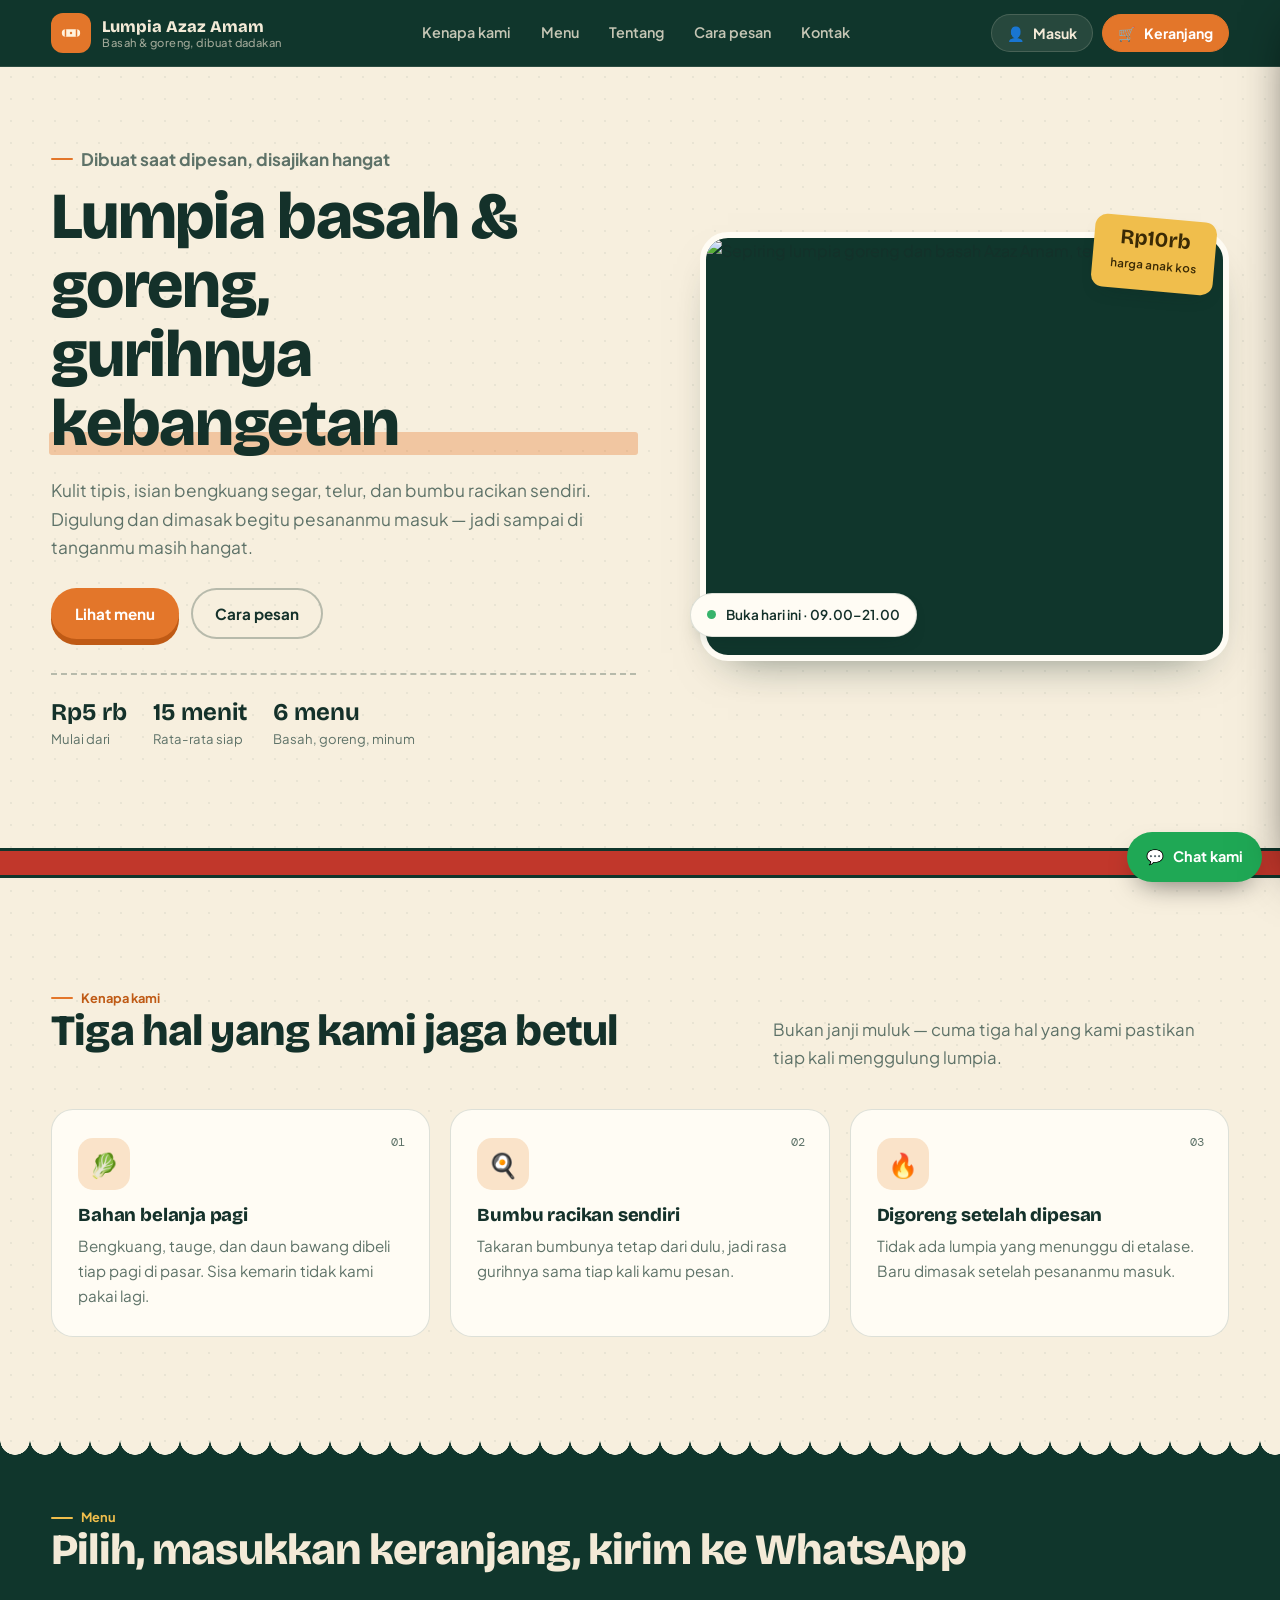
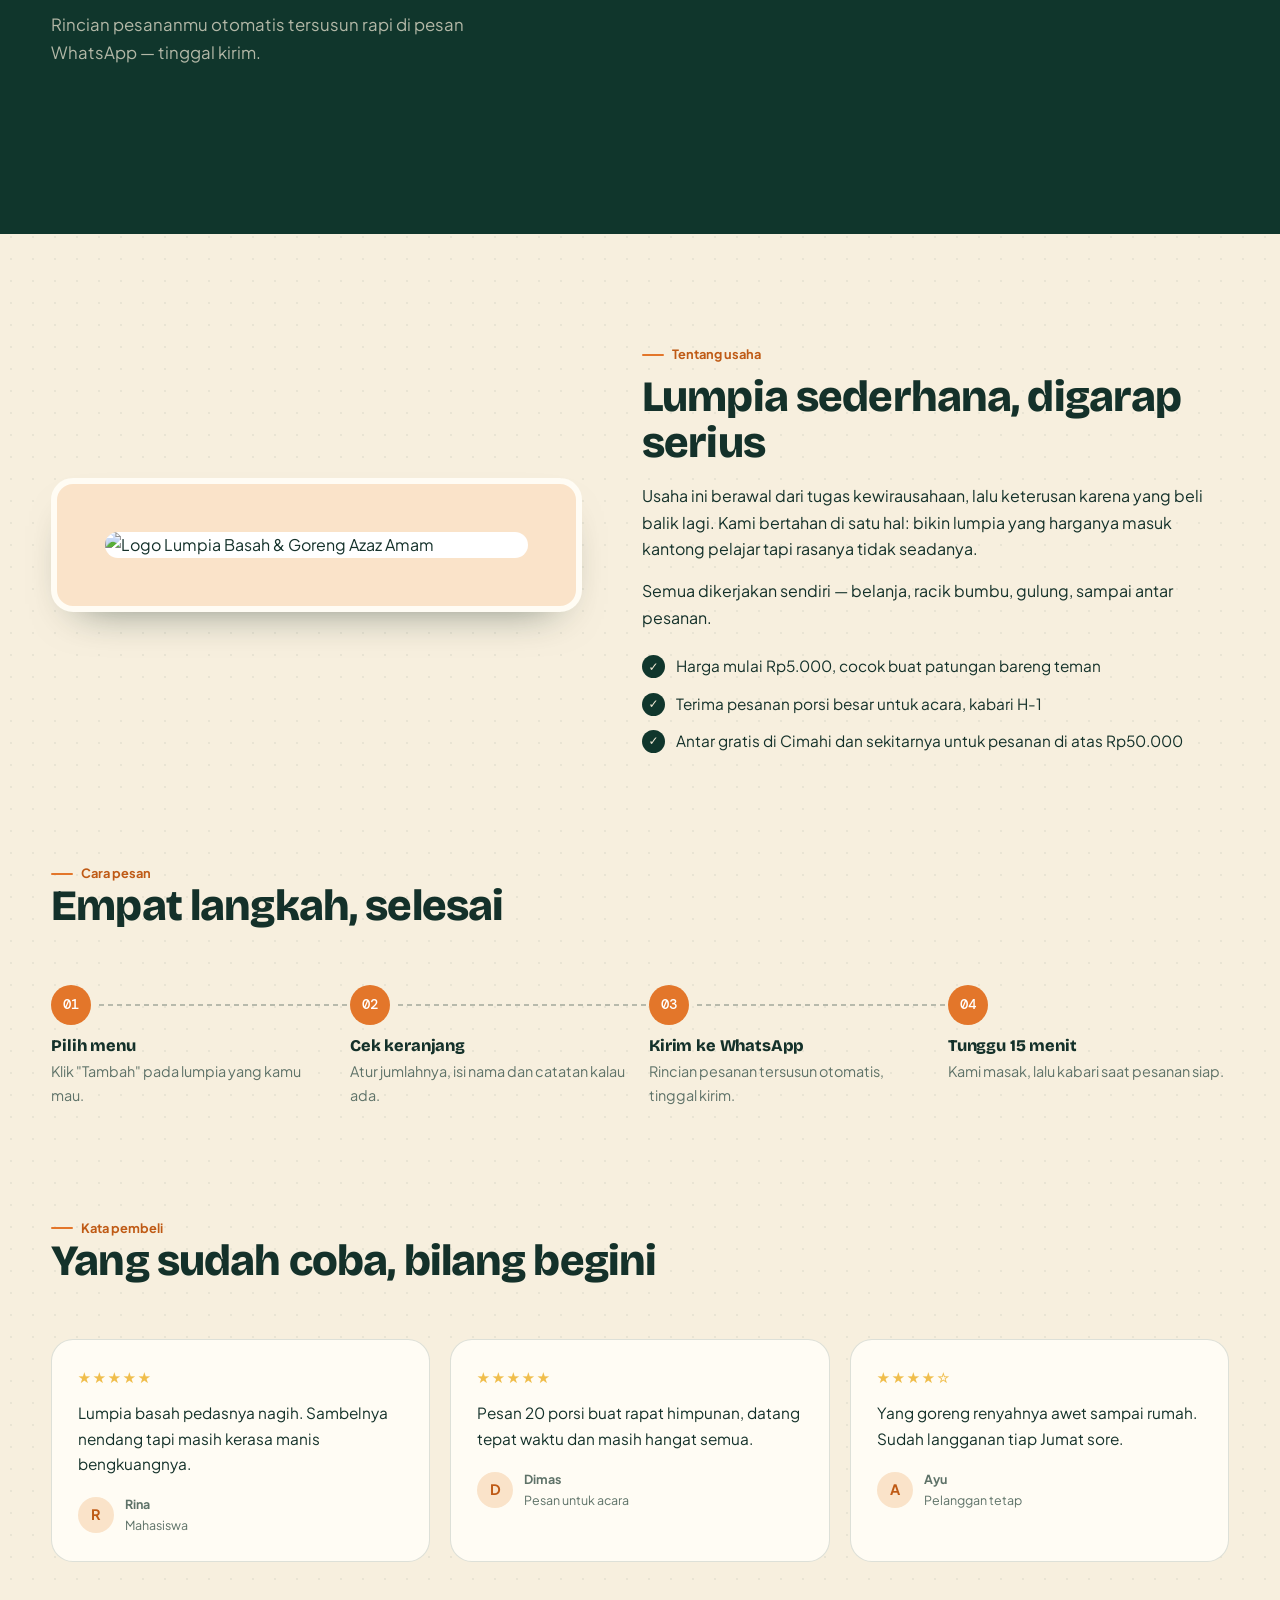
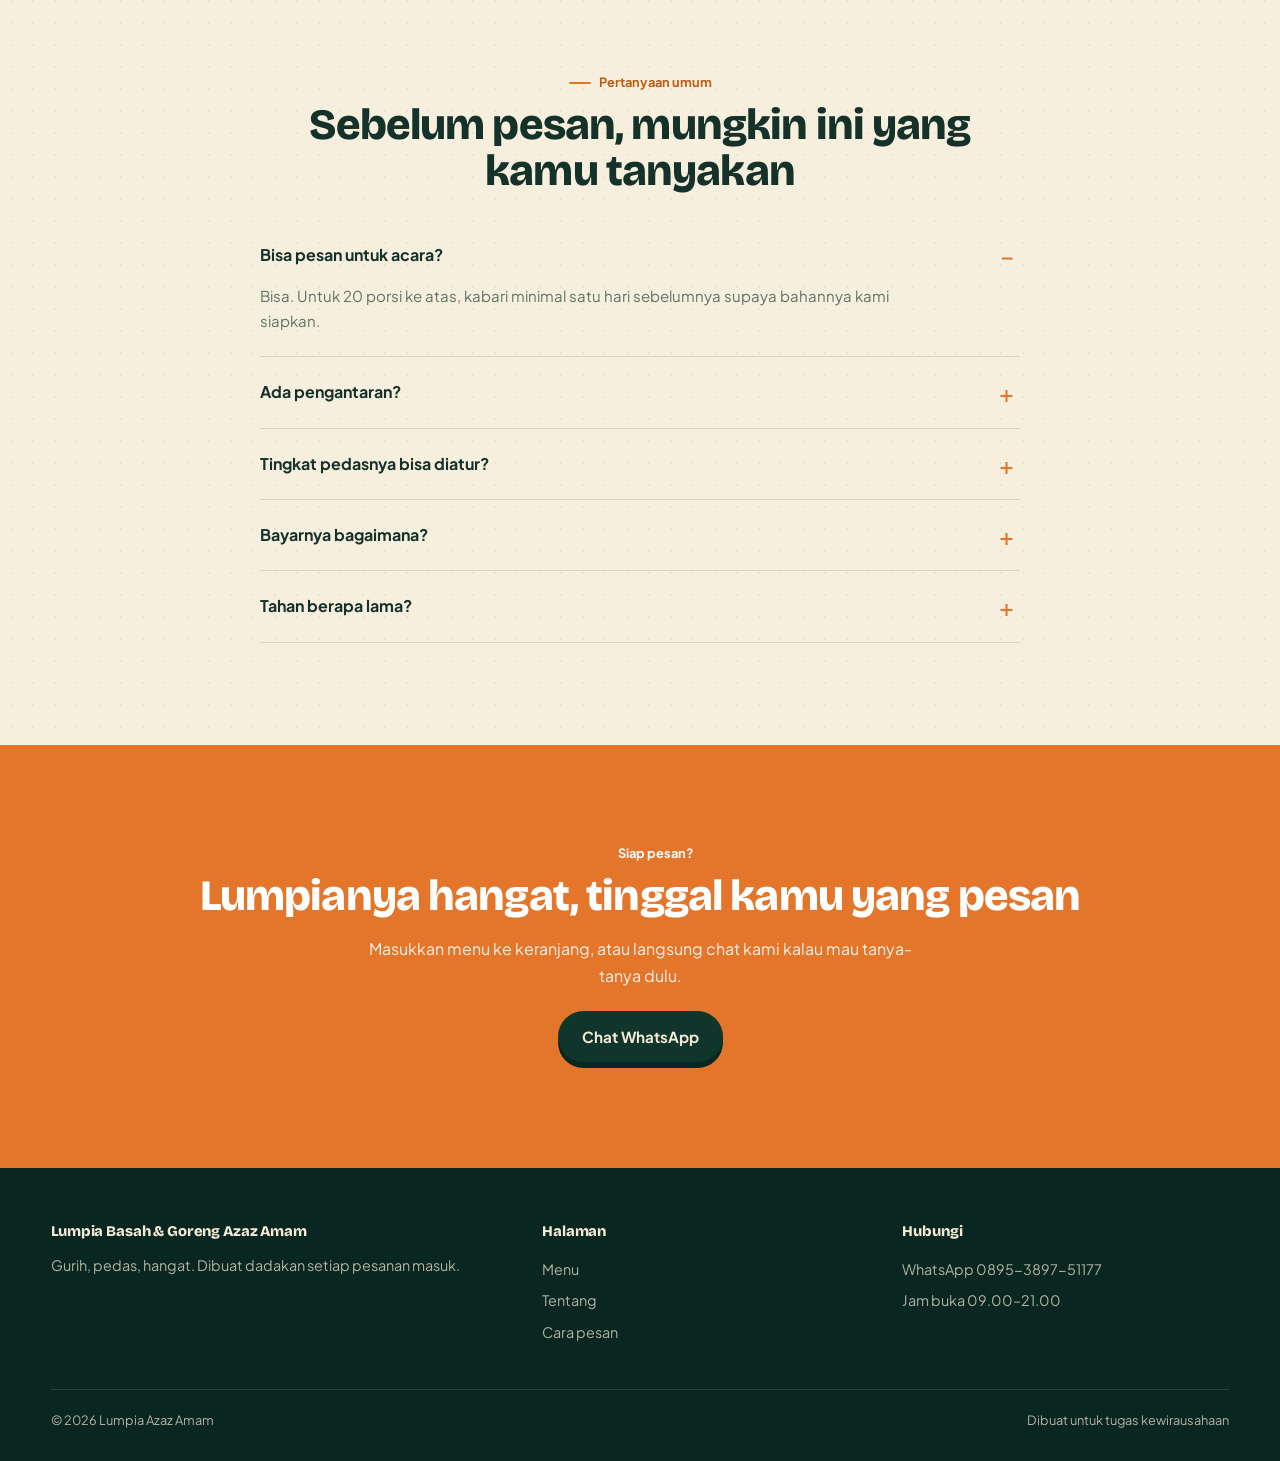
==== commit e2c21140: "Update index.html" ====
--- a/index.html
+++ b/index.html
@@ -8,7 +8,7 @@
 <link rel="preconnect" href="https://fonts.googleapis.com">
 <link rel="preconnect" href="https://fonts.gstatic.com" crossorigin>
 <link href="https://fonts.googleapis.com/css2?family=Bricolage+Grotesque:opsz,wght@12..96,500;12..96,700;12..96,800&family=Plus+Jakarta+Sans:wght@400;500;600;700&family=DM+Mono:wght@400;500&display=swap" rel="stylesheet">
-<link rel="stylesheet" href="css/style.css">
+<link rel="stylesheet" href="style.css">
 </head>
 <body>
  
--- a/style.css
+++ b/style.css
@@ -0,0 +1,500 @@
+/* ============ TOKEN ============ */
+:root{
+  --kraft:#F7EFDE;
+  --paper:#FFFCF4;
+  --paper-2:#FBF3E4;
+  --pandan:#10362C;
+  --pandan-deep:#0A2620;
+  --on-pandan:#F3EAD7;
+  --sambal:#E3762A;
+  --sambal-dark:#BF5A15;
+  --sambal-soft:#FAE3C9;
+  --cabai:#C1372B;
+  --kencur:#F0BE4C;
+  --ink:#14312A;
+  --muted:#5E7268;
+  --line:rgba(20,49,42,.14);
+  --line-strong:rgba(20,49,42,.28);
+  --shadow:0 20px 45px -28px rgba(10,38,32,.65);
+  --shadow-sm:0 8px 20px -14px rgba(10,38,32,.6);
+  --r-lg:22px;
+  --r-md:14px;
+  --r-sm:9px;
+}
+@media (prefers-color-scheme: dark){
+  :root:not([data-theme="light"]){
+    --kraft:#0E1C18;
+    --paper:#172D27;
+    --paper-2:#1D3730;
+    --pandan:#081812;
+    --pandan-deep:#050F0B;
+    --on-pandan:#F0E6D2;
+    --sambal:#EC8639;
+    --sambal-dark:#CF6A1E;
+    --sambal-soft:#3A2618;
+    --kencur:#F3C664;
+    --ink:#F1E7D4;
+    --muted:#A2B7AB;
+    --line:rgba(241,231,212,.15);
+    --line-strong:rgba(241,231,212,.3);
+    --shadow:0 20px 45px -28px rgba(0,0,0,.9);
+    --shadow-sm:0 8px 20px -14px rgba(0,0,0,.8);
+  }
+}
+:root[data-theme="dark"]{
+  --kraft:#0E1C18;
+  --paper:#172D27;
+  --paper-2:#1D3730;
+  --pandan:#081812;
+  --pandan-deep:#050F0B;
+  --on-pandan:#F0E6D2;
+  --sambal:#EC8639;
+  --sambal-dark:#CF6A1E;
+  --sambal-soft:#3A2618;
+  --kencur:#F3C664;
+  --ink:#F1E7D4;
+  --muted:#A2B7AB;
+  --line:rgba(241,231,212,.15);
+  --line-strong:rgba(241,231,212,.3);
+  --shadow:0 20px 45px -28px rgba(0,0,0,.9);
+  --shadow-sm:0 8px 20px -14px rgba(0,0,0,.8);
+}
+ 
+/* ============ DASAR ============ */
+*,*::before,*::after{box-sizing:border-box}
+html{scroll-behavior:smooth;scroll-padding-top:86px}
+body{
+  margin:0;
+  background-color:var(--kraft);
+  background-image:radial-gradient(rgba(20,49,42,.06) 1px, transparent 1px);
+  background-size:22px 22px;
+  color:var(--ink);
+  font-family:"Plus Jakarta Sans", system-ui, -apple-system, "Segoe UI", Roboto, Arial, sans-serif;
+  font-size:16px;
+  line-height:1.65;
+  -webkit-font-smoothing:antialiased;
+  overflow-x:hidden;
+}
+h1,h2,h3{
+  font-family:"Bricolage Grotesque", "Trebuchet MS", system-ui, sans-serif;
+  font-weight:800;
+  line-height:1.05;
+  letter-spacing:-.02em;
+  margin:0 0 .4em;
+}
+h1{font-size:clamp(2.4rem,6vw,4.1rem)}
+h2{font-size:clamp(1.8rem,3.6vw,2.7rem)}
+h3{font-size:1.15rem;letter-spacing:-.01em}
+p{margin:0 0 1rem;max-width:62ch}
+img{max-width:100%}
+a{color:inherit}
+:focus-visible{outline:3px solid var(--sambal);outline-offset:3px;border-radius:4px}
+.wrap{width:min(1180px,92vw);margin-inline:auto}
+.section{padding:clamp(56px,8vw,104px) 0}
+.eyebrow{
+  display:inline-flex;align-items:center;gap:8px;
+  font-size:.8rem;font-weight:700;color:var(--sambal-dark);
+  margin:0 0 10px;
+}
+.eyebrow::before{content:"";width:22px;height:2px;background:var(--sambal);border-radius:2px}
+.lede{color:var(--muted);font-size:1.05rem}
+.sr-only{position:absolute;width:1px;height:1px;padding:0;margin:-1px;overflow:hidden;clip:rect(0 0 0 0);white-space:nowrap;border:0}
+ 
+/* ============ TOMBOL ============ */
+.btn{
+  display:inline-flex;align-items:center;justify-content:center;gap:9px;
+  padding:13px 24px;border-radius:999px;border:0;cursor:pointer;
+  font-family:inherit;font-size:.95rem;font-weight:700;text-decoration:none;
+  background:var(--sambal);color:#fff;
+  box-shadow:0 6px 0 var(--sambal-dark);
+  transition:transform .12s ease, box-shadow .12s ease, background .2s ease;
+}
+.btn:hover{background:var(--sambal-dark);box-shadow:0 4px 0 var(--sambal-dark);transform:translateY(2px)}
+.btn:active{box-shadow:0 0 0 var(--sambal-dark);transform:translateY(6px)}
+.btn--ghost{background:transparent;color:var(--ink);box-shadow:inset 0 0 0 2px var(--line-strong)}
+.btn--ghost:hover{background:transparent;color:var(--sambal-dark);box-shadow:inset 0 0 0 2px var(--sambal);transform:none}
+.btn--dark{background:var(--pandan);box-shadow:0 6px 0 var(--pandan-deep);color:var(--on-pandan)}
+.btn--dark:hover{background:var(--pandan-deep);box-shadow:0 4px 0 var(--pandan-deep)}
+.btn--block{width:100%}
+ 
+/* ============ HEADER ============ */
+.site-head{
+  position:sticky;top:0;z-index:60;
+  background:var(--pandan);color:var(--on-pandan);
+  border-bottom:1px solid rgba(243,234,215,.12);
+}
+.head-inner{display:flex;align-items:center;justify-content:space-between;gap:18px;padding:12px 0}
+.brand{display:flex;align-items:center;gap:11px;text-decoration:none;color:inherit}
+.brand-mark{width:40px;height:40px;flex:none;border-radius:12px;background:var(--sambal);display:grid;place-items:center}
+.brand-name{font-family:"Bricolage Grotesque", system-ui, sans-serif;font-weight:800;font-size:1.02rem;line-height:1.1}
+.brand-sub{display:block;font-family:"Plus Jakarta Sans",sans-serif;font-size:.7rem;font-weight:500;color:rgba(243,234,215,.62);letter-spacing:.04em}
+.site-nav{display:flex;align-items:center;gap:4px}
+.site-nav a{
+  padding:9px 13px;border-radius:999px;text-decoration:none;
+  font-size:.9rem;font-weight:600;color:rgba(243,234,215,.8);
+  transition:background .18s ease,color .18s ease;
+}
+.site-nav a:hover{color:#fff;background:rgba(243,234,215,.1)}
+.head-actions{display:flex;align-items:center;gap:9px}
+.icon-btn{
+  position:relative;display:inline-flex;align-items:center;gap:8px;
+  padding:9px 15px;border-radius:999px;cursor:pointer;
+  font-family:inherit;font-size:.88rem;font-weight:700;
+  background:rgba(243,234,215,.1);color:var(--on-pandan);
+  border:1px solid rgba(243,234,215,.16);
+  transition:background .18s ease;
+}
+.icon-btn:hover{background:rgba(243,234,215,.2)}
+.icon-btn--cart{background:var(--sambal);border-color:var(--sambal);color:#fff}
+.icon-btn--cart:hover{background:var(--sambal-dark)}
+.cart-count{
+  position:absolute;top:-6px;right:-6px;min-width:22px;height:22px;padding:0 6px;
+  border-radius:999px;background:var(--kencur);color:#3A2A05;
+  font-size:.72rem;font-weight:700;display:none;place-items:center;
+  border:2px solid var(--pandan);
+}
+.cart-count.on{display:grid}
+.nav-toggle{display:none}
+.avatar{
+  width:26px;height:26px;border-radius:50%;background:var(--kencur);color:#3A2A05;
+  display:grid;place-items:center;font-size:.8rem;font-weight:700;flex:none;
+}
+ 
+/* ============ HERO ============ */
+.hero{position:relative;padding:clamp(40px,6vw,74px) 0 clamp(60px,8vw,96px);overflow:hidden}
+.hero-grid{display:grid;grid-template-columns:1.05fr .95fr;gap:clamp(28px,5vw,64px);align-items:center}
+.hero h1{margin-bottom:18px}
+.hero h1 em{font-style:normal;display:inline-block;position:relative}
+.hero h1 em::after{
+  content:"";position:absolute;left:-2px;right:-2px;bottom:.06em;height:.34em;
+  background:var(--sambal);opacity:.34;border-radius:3px;z-index:-1;
+}
+.hero-text p{font-size:1.08rem;color:var(--muted)}
+.hero-cta{display:flex;flex-wrap:wrap;gap:12px;margin-top:26px}
+.hero-facts{
+  display:flex;flex-wrap:wrap;gap:26px;margin-top:34px;padding-top:24px;
+  border-top:2px dashed var(--line-strong);
+}
+.fact strong{display:block;font-family:"Bricolage Grotesque",sans-serif;font-size:1.5rem;line-height:1.1}
+.fact span{font-size:.82rem;color:var(--muted)}
+.hero-art{position:relative}
+.hero-art .plate{
+  border-radius:28px;overflow:hidden;background:var(--pandan);
+  box-shadow:var(--shadow);border:6px solid var(--paper);
+}
+.hero-art svg,.hero-art img{display:block;width:100%;height:auto;aspect-ratio:520/420;object-fit:cover}
+.tag-hang{
+  position:absolute;top:-14px;right:14px;z-index:2;
+  background:var(--kencur);color:#3A2A05;padding:12px 18px 14px;
+  border-radius:12px;box-shadow:var(--shadow-sm);
+  transform:rotate(5deg);text-align:center;
+}
+.tag-hang b{display:block;font-family:"Bricolage Grotesque",sans-serif;font-size:1.3rem;line-height:1}
+.tag-hang span{font-size:.72rem;font-weight:600}
+.chip-float{
+  position:absolute;left:-10px;bottom:24px;z-index:2;
+  display:flex;align-items:center;gap:10px;
+  background:var(--paper);border:1px solid var(--line);
+  padding:10px 16px;border-radius:999px;box-shadow:var(--shadow-sm);
+  font-size:.85rem;font-weight:600;
+}
+.chip-float .dot{width:9px;height:9px;border-radius:50%;background:#37B36B;flex:none}
+ 
+/* pita berjalan */
+.ribbon{background:var(--cabai);color:#fff;padding:12px 0;overflow:hidden;border-block:3px solid var(--pandan)}
+.ribbon-track{display:flex;gap:34px;width:max-content;animation:slide 26s linear infinite}
+.ribbon span{font-family:"Bricolage Grotesque",sans-serif;font-weight:700;font-size:1rem;white-space:nowrap;letter-spacing:.01em}
+@keyframes slide{to{transform:translateX(-50%)}}
+ 
+/* ============ KEUNGGULAN ============ */
+.head-2col{display:flex;flex-wrap:wrap;gap:20px;align-items:flex-end;justify-content:space-between;margin-bottom:38px}
+.head-2col p{margin:0}
+.cards-3{display:grid;grid-template-columns:repeat(3,1fr);gap:20px}
+.card{
+  background:var(--paper);border:1px solid var(--line);border-radius:var(--r-lg);
+  padding:28px 26px;position:relative;
+}
+.card .badge-num{
+  position:absolute;top:22px;right:24px;font-family:"DM Mono",monospace;
+  font-size:.78rem;color:var(--muted);
+}
+.card .ic{
+  width:52px;height:52px;border-radius:15px;background:var(--sambal-soft);
+  display:grid;place-items:center;font-size:1.5rem;margin-bottom:16px;
+}
+.card p{color:var(--muted);margin:0;font-size:.95rem}
+ 
+/* ============ MENU ============ */
+.awning{height:26px;background:var(--pandan);
+  -webkit-mask-image:radial-gradient(circle 15px at 15px 0, transparent 14.5px, #000 15px);
+  mask-image:radial-gradient(circle 15px at 15px 0, transparent 14.5px, #000 15px);
+  -webkit-mask-size:30px 30px;mask-size:30px 30px;
+  -webkit-mask-repeat:repeat-x;mask-repeat:repeat-x;
+}
+.menu-sec{background:var(--pandan);color:var(--on-pandan);padding:clamp(20px,3vw,34px) 0 clamp(60px,8vw,100px)}
+.menu-sec h2{color:var(--on-pandan)}
+.menu-sec .eyebrow{color:var(--kencur)}
+.menu-sec .eyebrow::before{background:var(--kencur)}
+.menu-sec .lede{color:rgba(243,234,215,.72)}
+.filters{display:flex;flex-wrap:wrap;gap:9px;margin-bottom:30px}
+.filter{
+  padding:8px 17px;border-radius:999px;cursor:pointer;font-family:inherit;
+  font-size:.86rem;font-weight:600;color:rgba(243,234,215,.8);
+  background:transparent;border:1px solid rgba(243,234,215,.24);
+  transition:all .18s ease;
+}
+.filter:hover{border-color:var(--kencur);color:var(--kencur)}
+.filter[aria-pressed="true"]{background:var(--kencur);border-color:var(--kencur);color:#3A2A05}
+.menu-grid{display:grid;grid-template-columns:repeat(3,1fr);gap:22px}
+.dish{
+  background:var(--paper);color:var(--ink);border-radius:var(--r-lg);
+  overflow:hidden;display:flex;flex-direction:column;box-shadow:var(--shadow);
+}
+.dish-media{position:relative;aspect-ratio:16/10;overflow:hidden}
+.dish-media svg,.dish-media img{display:block;width:100%;height:100%;object-fit:cover}
+.dish-tag{
+  position:absolute;top:12px;left:12px;
+  background:var(--paper);color:var(--ink);padding:5px 12px;border-radius:999px;
+  font-size:.74rem;font-weight:700;box-shadow:var(--shadow-sm);
+}
+.dish-body{padding:22px 22px 24px;display:flex;flex-direction:column;flex:1}
+.dish-body h3{margin-bottom:6px}
+.dish-body p{color:var(--muted);font-size:.9rem;margin-bottom:16px}
+.dish-foot{margin-top:auto;display:flex;align-items:center;justify-content:space-between;gap:12px;
+  padding-top:16px;border-top:2px dashed var(--line)}
+.price{font-family:"Bricolage Grotesque",sans-serif;font-size:1.35rem;font-weight:800;color:var(--sambal-dark)}
+.price small{display:block;font-family:"Plus Jakarta Sans",sans-serif;font-size:.7rem;font-weight:500;color:var(--muted)}
+.add-btn{
+  display:inline-flex;align-items:center;gap:7px;padding:10px 16px;border:0;border-radius:999px;
+  cursor:pointer;font-family:inherit;font-size:.85rem;font-weight:700;
+  background:var(--pandan);color:var(--on-pandan);transition:background .18s ease;
+}
+.add-btn:hover{background:var(--sambal);color:#fff}
+.add-btn.done{background:#2E9E5B;color:#fff}
+ 
+/* ============ TENTANG ============ */
+.about{display:grid;grid-template-columns:.95fr 1.05fr;gap:clamp(28px,5vw,60px);align-items:center}
+.about-art{border-radius:var(--r-lg);overflow:hidden;border:6px solid var(--paper);box-shadow:var(--shadow);background:var(--sambal-soft);display:flex;align-items:center;justify-content:center;padding:0}
+.about-art svg{display:block;width:100%;height:auto}
+.about-art img{display:block;width:100%;height:auto}
+.about-art.has-logo{padding:clamp(28px,5vw,48px)}
+.about-art.has-logo img{border-radius:16px;box-shadow:0 14px 30px -18px rgba(10,38,32,.4);background:#fff}
+.check{list-style:none;padding:0;margin:22px 0 0;display:grid;gap:12px}
+.check li{display:flex;gap:11px;align-items:flex-start;font-size:.96rem}
+.check li::before{
+  content:"✓";flex:none;width:23px;height:23px;border-radius:50%;
+  background:var(--pandan);color:var(--on-pandan);
+  display:grid;place-items:center;font-size:.75rem;font-weight:700;margin-top:2px;
+}
+ 
+/* ============ LANGKAH ============ */
+.steps{display:grid;grid-template-columns:repeat(4,1fr);gap:18px;counter-reset:s}
+.step{position:relative;padding-top:52px}
+.step::before{
+  counter-increment:s;content:counter(s,decimal-leading-zero);
+  position:absolute;top:0;left:0;
+  width:40px;height:40px;border-radius:50%;
+  background:var(--sambal);color:#fff;display:grid;place-items:center;
+  font-family:"DM Mono",monospace;font-size:.85rem;font-weight:500;
+}
+.step::after{
+  content:"";position:absolute;top:19px;left:48px;right:-18px;height:2px;
+  background-image:linear-gradient(90deg,var(--line-strong) 55%,transparent 55%);
+  background-size:9px 2px;
+}
+.step:last-child::after{display:none}
+.step h3{font-size:1.02rem}
+.step p{color:var(--muted);font-size:.9rem;margin:0}
+ 
+/* ============ TESTIMONI ============ */
+.quotes{display:grid;grid-template-columns:repeat(3,1fr);gap:20px}
+.quote{background:var(--paper);border:1px solid var(--line);border-radius:var(--r-lg);padding:26px}
+.stars{color:var(--kencur);letter-spacing:2px;font-size:.9rem;margin-bottom:10px}
+.quote p{font-size:.96rem;margin-bottom:18px}
+.who{display:flex;align-items:center;gap:11px;font-size:.85rem}
+.who .avatar{width:36px;height:36px;font-size:.9rem;background:var(--sambal-soft);color:var(--sambal-dark)}
+.who b{display:block;font-weight:700}
+.who span{color:var(--muted);font-size:.78rem}
+ 
+/* ============ FAQ ============ */
+.faq{max-width:760px;margin-inline:auto}
+.faq details{border-bottom:1px solid var(--line);padding:6px 0}
+.faq summary{
+  cursor:pointer;list-style:none;padding:16px 40px 16px 0;position:relative;
+  font-weight:700;font-size:1rem;
+}
+.faq summary::-webkit-details-marker{display:none}
+.faq summary::after{
+  content:"+";position:absolute;right:6px;top:50%;transform:translateY(-50%);
+  font-size:1.5rem;font-weight:500;color:var(--sambal);line-height:1;
+}
+.faq details[open] summary::after{content:"–"}
+.faq details p{color:var(--muted);font-size:.94rem;padding-bottom:16px;margin:0}
+ 
+/* ============ CTA + FOOTER ============ */
+.cta{background:var(--sambal);color:#fff;text-align:center;padding:clamp(56px,8vw,90px) 0;position:relative;overflow:hidden}
+.cta h2{color:#fff}
+.cta p{margin-inline:auto;color:rgba(255,255,255,.9)}
+.cta .btn{background:var(--pandan);box-shadow:0 6px 0 var(--pandan-deep);color:var(--on-pandan)}
+.cta .btn:hover{background:var(--pandan-deep)}
+.site-foot{background:var(--pandan-deep);color:rgba(243,234,215,.72);padding:56px 0 30px}
+.foot-grid{display:grid;grid-template-columns:1.4fr 1fr 1fr;gap:34px}
+.site-foot h3{color:var(--on-pandan);font-size:.92rem;margin-bottom:14px}
+.site-foot a{color:inherit;text-decoration:none;display:block;padding:4px 0;font-size:.9rem}
+.site-foot a:hover{color:var(--kencur)}
+.site-foot p{font-size:.9rem}
+.foot-bottom{
+  margin-top:40px;padding-top:20px;border-top:1px solid rgba(243,234,215,.14);
+  display:flex;flex-wrap:wrap;gap:10px;justify-content:space-between;font-size:.8rem;
+}
+ 
+/* ============ WA MENGAMBANG ============ */
+.wa-float{
+  position:fixed;right:18px;bottom:18px;z-index:55;
+  display:flex;align-items:center;gap:9px;
+  padding:13px 19px;border-radius:999px;text-decoration:none;
+  background:#1FA855;color:#fff;font-weight:700;font-size:.9rem;
+  box-shadow:0 12px 28px -12px rgba(0,0,0,.6);
+}
+.wa-float:hover{background:#178B45}
+ 
+/* ============ PANEL / MODAL ============ */
+.scrim{
+  position:fixed;inset:0;z-index:80;background:rgba(6,20,16,.6);
+  opacity:0;visibility:hidden;transition:opacity .25s ease,visibility .25s ease;
+  backdrop-filter:blur(2px);
+}
+.scrim.on{opacity:1;visibility:visible}
+ 
+/* keranjang bergaya struk */
+.cart-panel{
+  position:fixed;top:0;right:0;z-index:90;height:100dvh;width:min(420px,100vw);
+  background:var(--paper);color:var(--ink);display:flex;flex-direction:column;
+  transform:translateX(102%);transition:transform .3s cubic-bezier(.2,.8,.25,1);
+  box-shadow:-20px 0 50px -30px rgba(0,0,0,.8);
+}
+.cart-panel.on{transform:translateX(0)}
+.panel-head{
+  display:flex;align-items:center;justify-content:space-between;gap:12px;
+  padding:20px 22px;background:var(--pandan);color:var(--on-pandan);
+}
+.panel-head h2{font-size:1.15rem;margin:0;color:var(--on-pandan)}
+.panel-head small{display:block;font-size:.75rem;font-weight:500;color:rgba(243,234,215,.6);font-family:"DM Mono",monospace}
+.x-btn{
+  width:36px;height:36px;flex:none;border-radius:50%;border:0;cursor:pointer;
+  background:rgba(243,234,215,.14);color:inherit;font-size:1.1rem;line-height:1;
+}
+.x-btn:hover{background:rgba(243,234,215,.28)}
+.cart-body{flex:1;overflow-y:auto;padding:18px 22px}
+.cart-line{display:flex;gap:13px;padding:14px 0;border-bottom:1px dashed var(--line)}
+.cart-thumb{width:56px;height:56px;border-radius:12px;overflow:hidden;flex:none;background:var(--sambal-soft)}
+.cart-thumb svg,.cart-thumb img{width:100%;height:100%;display:block;object-fit:cover}
+.cart-line .nm{font-weight:700;font-size:.92rem;line-height:1.3}
+.cart-line .pr{font-family:"DM Mono",monospace;font-size:.82rem;color:var(--muted)}
+.qty{display:inline-flex;align-items:center;gap:2px;margin-top:9px;
+  border:1px solid var(--line-strong);border-radius:999px;padding:2px}
+.qty button{
+  width:27px;height:27px;border:0;border-radius:50%;cursor:pointer;
+  background:transparent;color:inherit;font-size:1rem;line-height:1;font-family:inherit;
+}
+.qty button:hover{background:var(--sambal-soft);color:var(--sambal-dark)}
+.qty span{min-width:26px;text-align:center;font-family:"DM Mono",monospace;font-size:.86rem}
+.line-total{margin-left:auto;text-align:right;font-family:"DM Mono",monospace;font-weight:500;font-size:.9rem}
+.drop{background:transparent;border:0;cursor:pointer;color:var(--muted);font-size:.76rem;
+  font-family:inherit;text-decoration:underline;padding:6px 0 0;display:block;margin-left:auto}
+.drop:hover{color:var(--cabai)}
+.empty{text-align:center;padding:48px 12px}
+.empty .big{font-size:2.6rem;margin-bottom:8px}
+.empty p{color:var(--muted);font-size:.92rem;margin-inline:auto}
+.cart-foot{border-top:3px double var(--line-strong);padding:18px 22px 22px;background:var(--paper-2)}
+.field{margin-bottom:12px}
+.field label{display:block;font-size:.8rem;font-weight:600;margin-bottom:5px}
+.field input,.field textarea,.field select{
+  width:100%;padding:11px 13px;border-radius:var(--r-sm);
+  border:1px solid var(--line-strong);background:var(--paper);color:var(--ink);
+  font-family:inherit;font-size:.92rem;
+}
+.field textarea{resize:vertical;min-height:56px}
+.field input:focus,.field textarea:focus{outline:2px solid var(--sambal);outline-offset:0;border-color:transparent}
+.sum-row{display:flex;justify-content:space-between;font-family:"DM Mono",monospace;font-size:.88rem;padding:3px 0;color:var(--muted)}
+.sum-row.total{
+  color:var(--ink);font-size:1.05rem;font-weight:500;
+  border-top:1px dashed var(--line-strong);margin-top:8px;padding-top:10px;margin-bottom:14px;
+}
+ 
+/* modal akun */
+.modal{
+  position:fixed;z-index:90;left:50%;top:50%;transform:translate(-50%,-46%) scale(.97);
+  width:min(430px,92vw);max-height:88dvh;overflow-y:auto;
+  background:var(--paper);border-radius:var(--r-lg);box-shadow:0 40px 80px -40px rgba(0,0,0,.8);
+  opacity:0;visibility:hidden;transition:all .25s ease;
+}
+.modal.on{opacity:1;visibility:visible;transform:translate(-50%,-50%) scale(1)}
+.modal-body{padding:24px}
+.tabs{display:flex;gap:6px;background:var(--paper-2);padding:5px;border-radius:999px;margin-bottom:20px}
+.tabs button{
+  flex:1;padding:9px;border:0;border-radius:999px;cursor:pointer;
+  font-family:inherit;font-size:.88rem;font-weight:700;background:transparent;color:var(--muted);
+}
+.tabs button[aria-selected="true"]{background:var(--pandan);color:var(--on-pandan)}
+.note{
+  font-size:.78rem;color:var(--muted);background:var(--paper-2);
+  border-left:3px solid var(--kencur);padding:10px 12px;border-radius:0 var(--r-sm) var(--r-sm) 0;margin:0 0 16px;
+}
+.err{color:var(--cabai);font-size:.82rem;font-weight:600;margin:0 0 12px;display:none}
+.err.on{display:block}
+.acct-head{display:flex;align-items:center;gap:13px;margin-bottom:18px}
+.acct-head .avatar{width:48px;height:48px;font-size:1.2rem}
+.acct-head b{display:block;font-size:1.05rem}
+.acct-head span{font-size:.82rem;color:var(--muted)}
+.order-item{border:1px solid var(--line);border-radius:var(--r-md);padding:14px;margin-bottom:10px}
+.order-item .meta{display:flex;justify-content:space-between;font-family:"DM Mono",monospace;font-size:.78rem;color:var(--muted);margin-bottom:6px}
+.order-item ul{margin:0;padding-left:18px;font-size:.86rem}
+ 
+/* toast */
+.toasts{position:fixed;left:50%;transform:translateX(-50%);bottom:24px;z-index:120;display:grid;gap:8px;width:max-content;max-width:92vw}
+.toast{
+  background:var(--pandan);color:var(--on-pandan);padding:12px 20px;border-radius:999px;
+  font-size:.88rem;font-weight:600;box-shadow:var(--shadow);
+  animation:pop .3s cubic-bezier(.2,.8,.25,1);
+}
+@keyframes pop{from{opacity:0;transform:translateY(14px)}}
+ 
+/* ============ RESPONSIF ============ */
+@media (max-width:980px){
+  .hero-grid,.about{grid-template-columns:1fr}
+  .hero-art{order:-1}
+  .cards-3,.quotes{grid-template-columns:1fr 1fr}
+  .steps{grid-template-columns:1fr 1fr;gap:26px}
+  .step:nth-child(2)::after{display:none}
+  .menu-grid{grid-template-columns:1fr 1fr}
+  .foot-grid{grid-template-columns:1fr 1fr}
+}
+@media (max-width:720px){
+  html{scroll-padding-top:70px}
+  .nav-toggle{display:inline-flex}
+  .site-nav{
+    position:absolute;left:0;right:0;top:100%;flex-direction:column;align-items:stretch;
+    background:var(--pandan-deep);padding:10px 4vw 18px;gap:2px;
+    border-bottom:1px solid rgba(243,234,215,.14);
+    display:none;
+  }
+  .site-nav.on{display:flex}
+  .site-nav a{padding:12px 14px;border-radius:var(--r-sm)}
+  .head-inner{position:relative}
+  .brand-sub{display:none}
+  .icon-btn .label{display:none}
+  .icon-btn{padding:10px 12px}
+  .cards-3,.quotes,.menu-grid,.steps,.foot-grid{grid-template-columns:1fr}
+  .step{padding-top:46px}
+  .step::after{display:none}
+  .hero-facts{gap:18px}
+  .tag-hang{top:-10px;right:8px;padding:9px 14px}
+  .chip-float{left:0;bottom:12px;font-size:.78rem;padding:8px 13px}
+  .wa-float{padding:12px 15px}
+  .wa-float .label{display:none}
+}
+@media (prefers-reduced-motion:reduce){
+  *{animation-duration:.01ms !important;animation-iteration-count:1 !important;transition-duration:.01ms !important}
+  html{scroll-behavior:auto}
+}
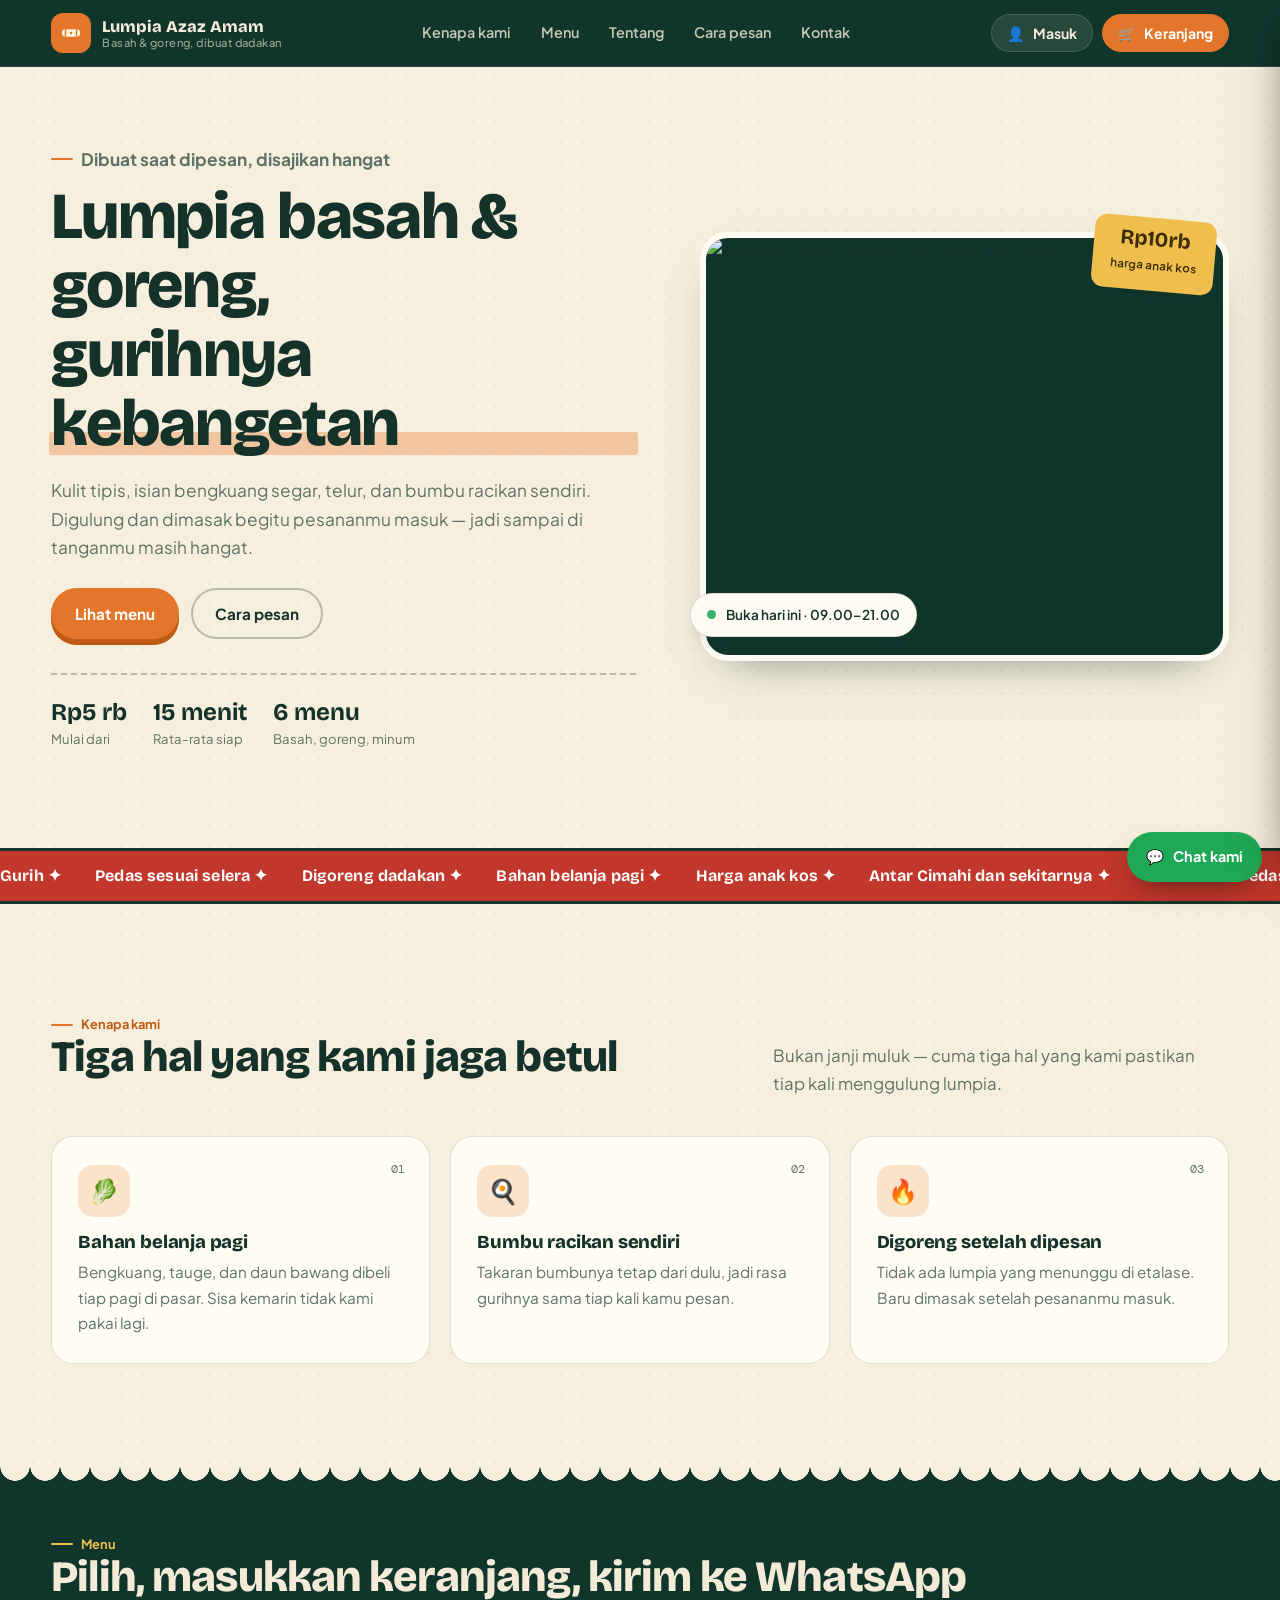
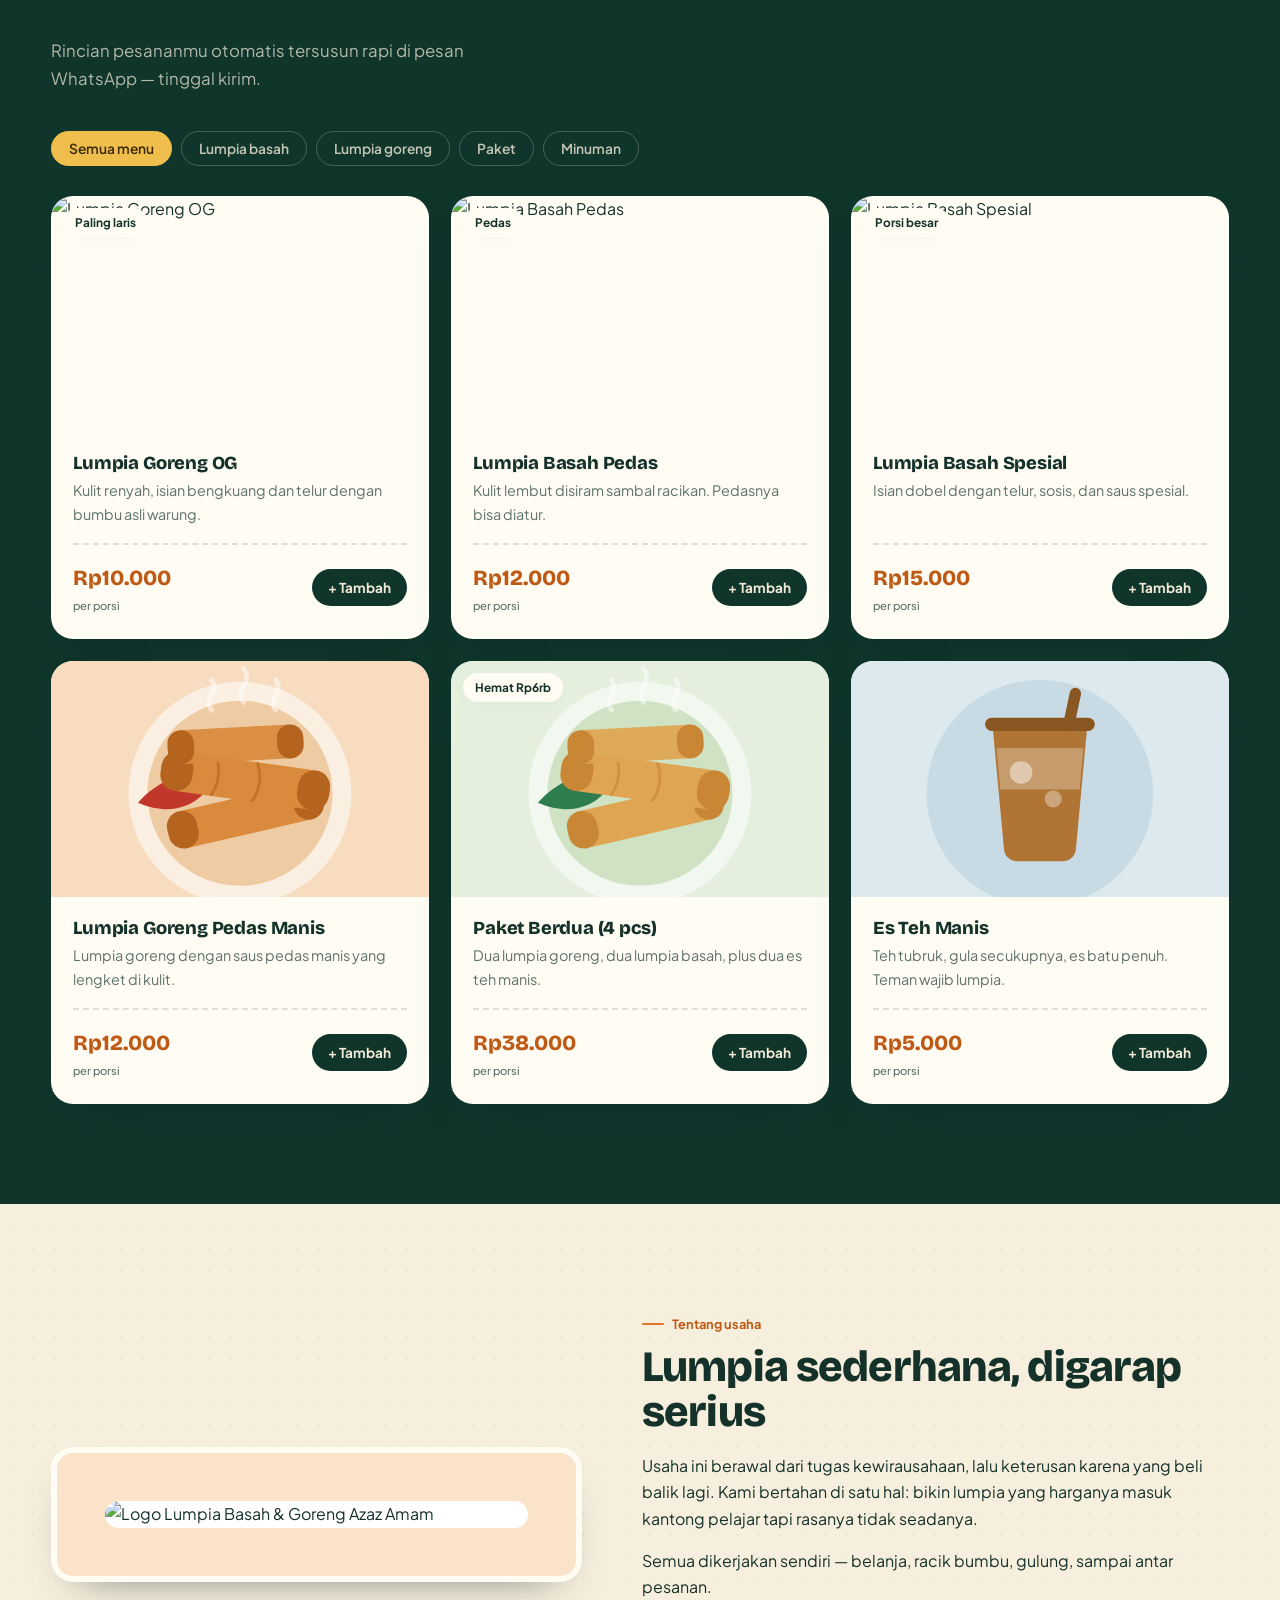
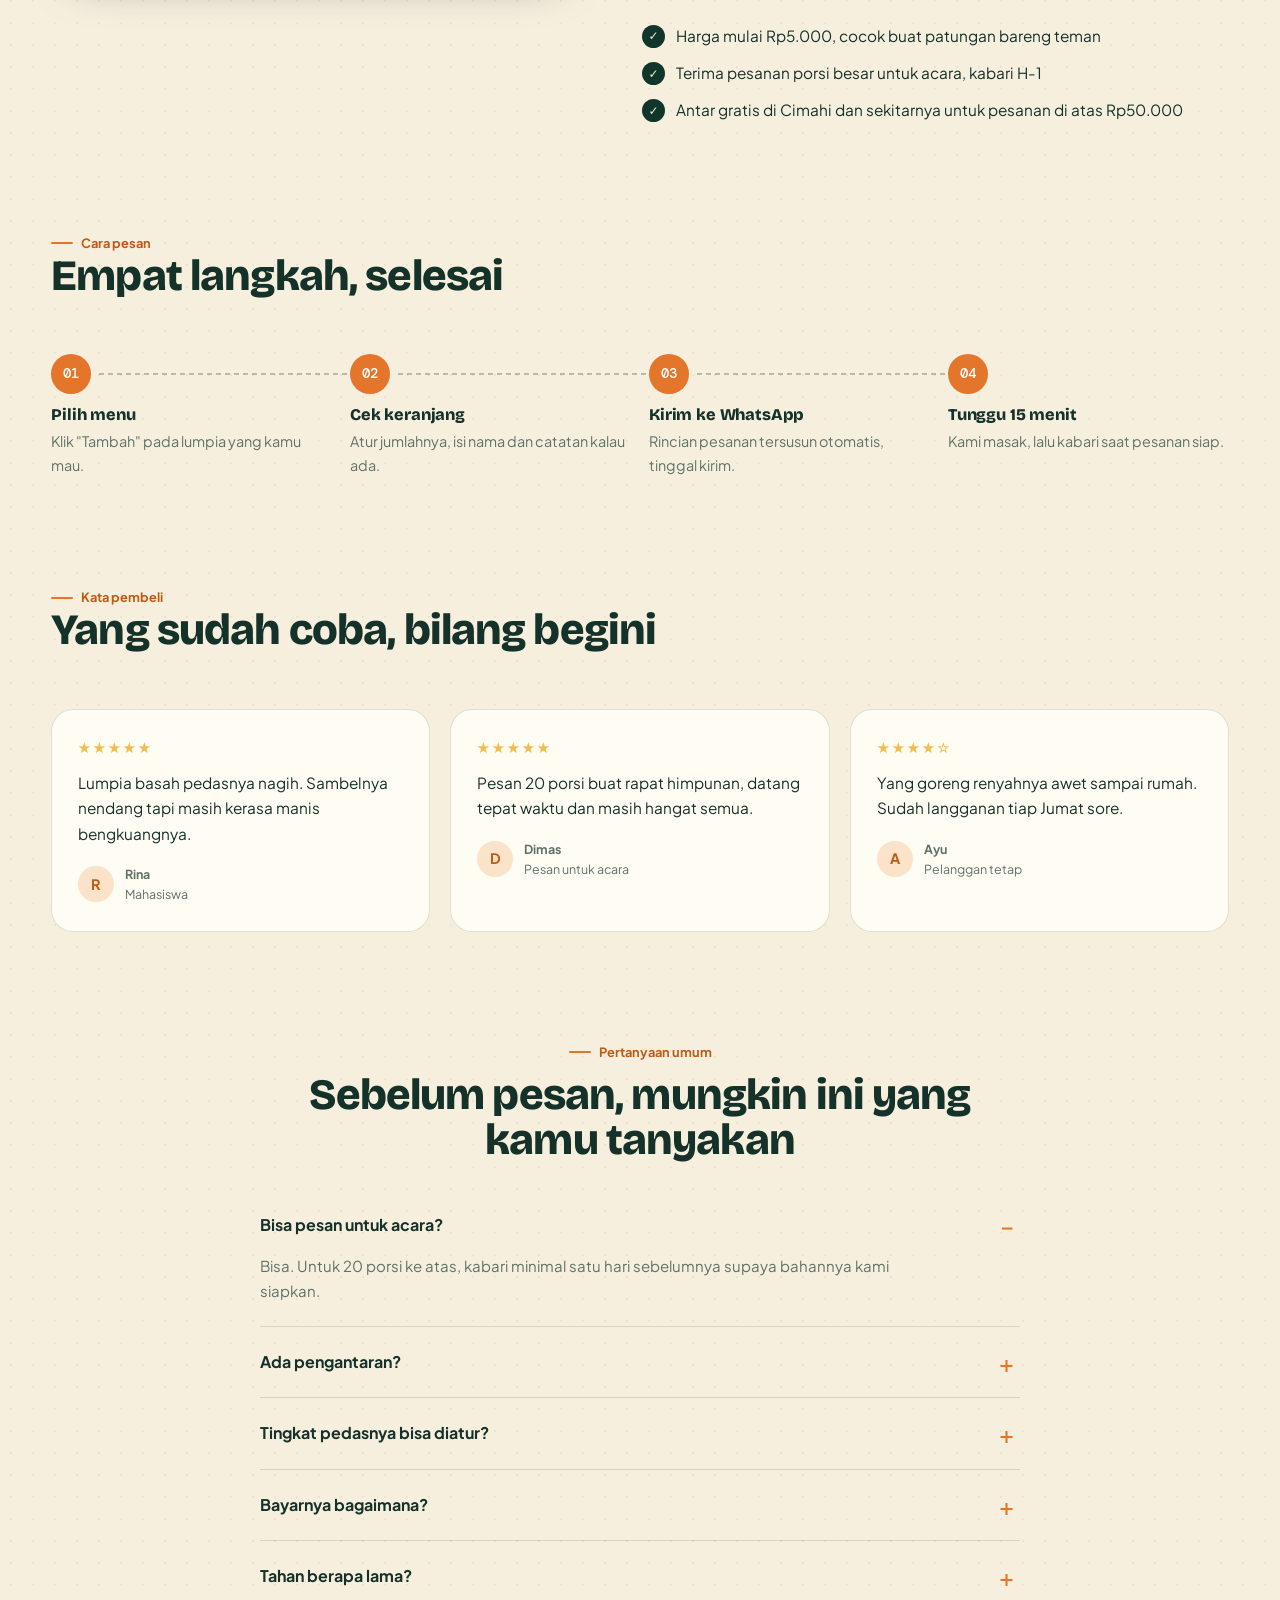
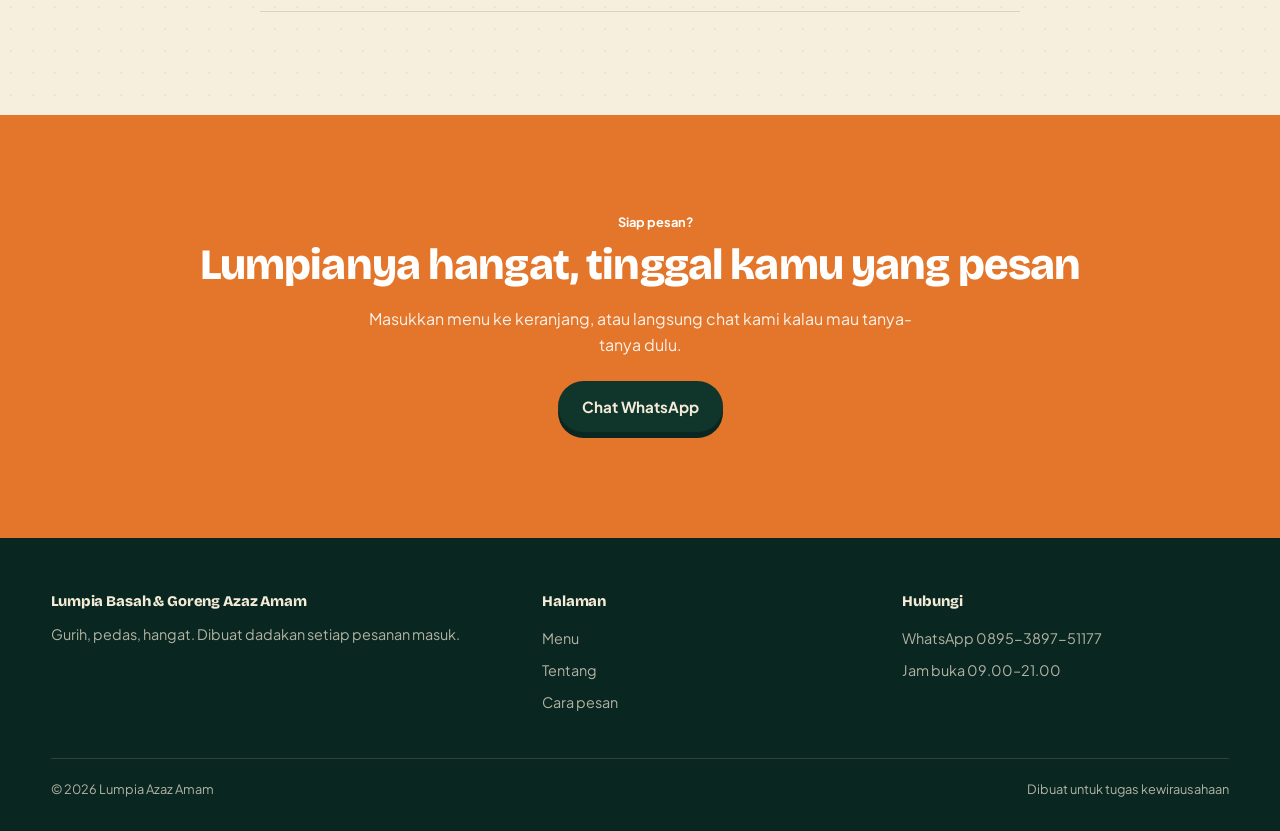
==== commit a4e19669: "Fix script source path in index.html" ====
--- a/index.html
+++ b/index.html
@@ -325,6 +325,6 @@
  
 <div class="toasts" id="toasts" aria-live="polite"></div>
  
-<script src="js/script.js"></script>
+<script src="script.js"></script>
 </body>
 </html>
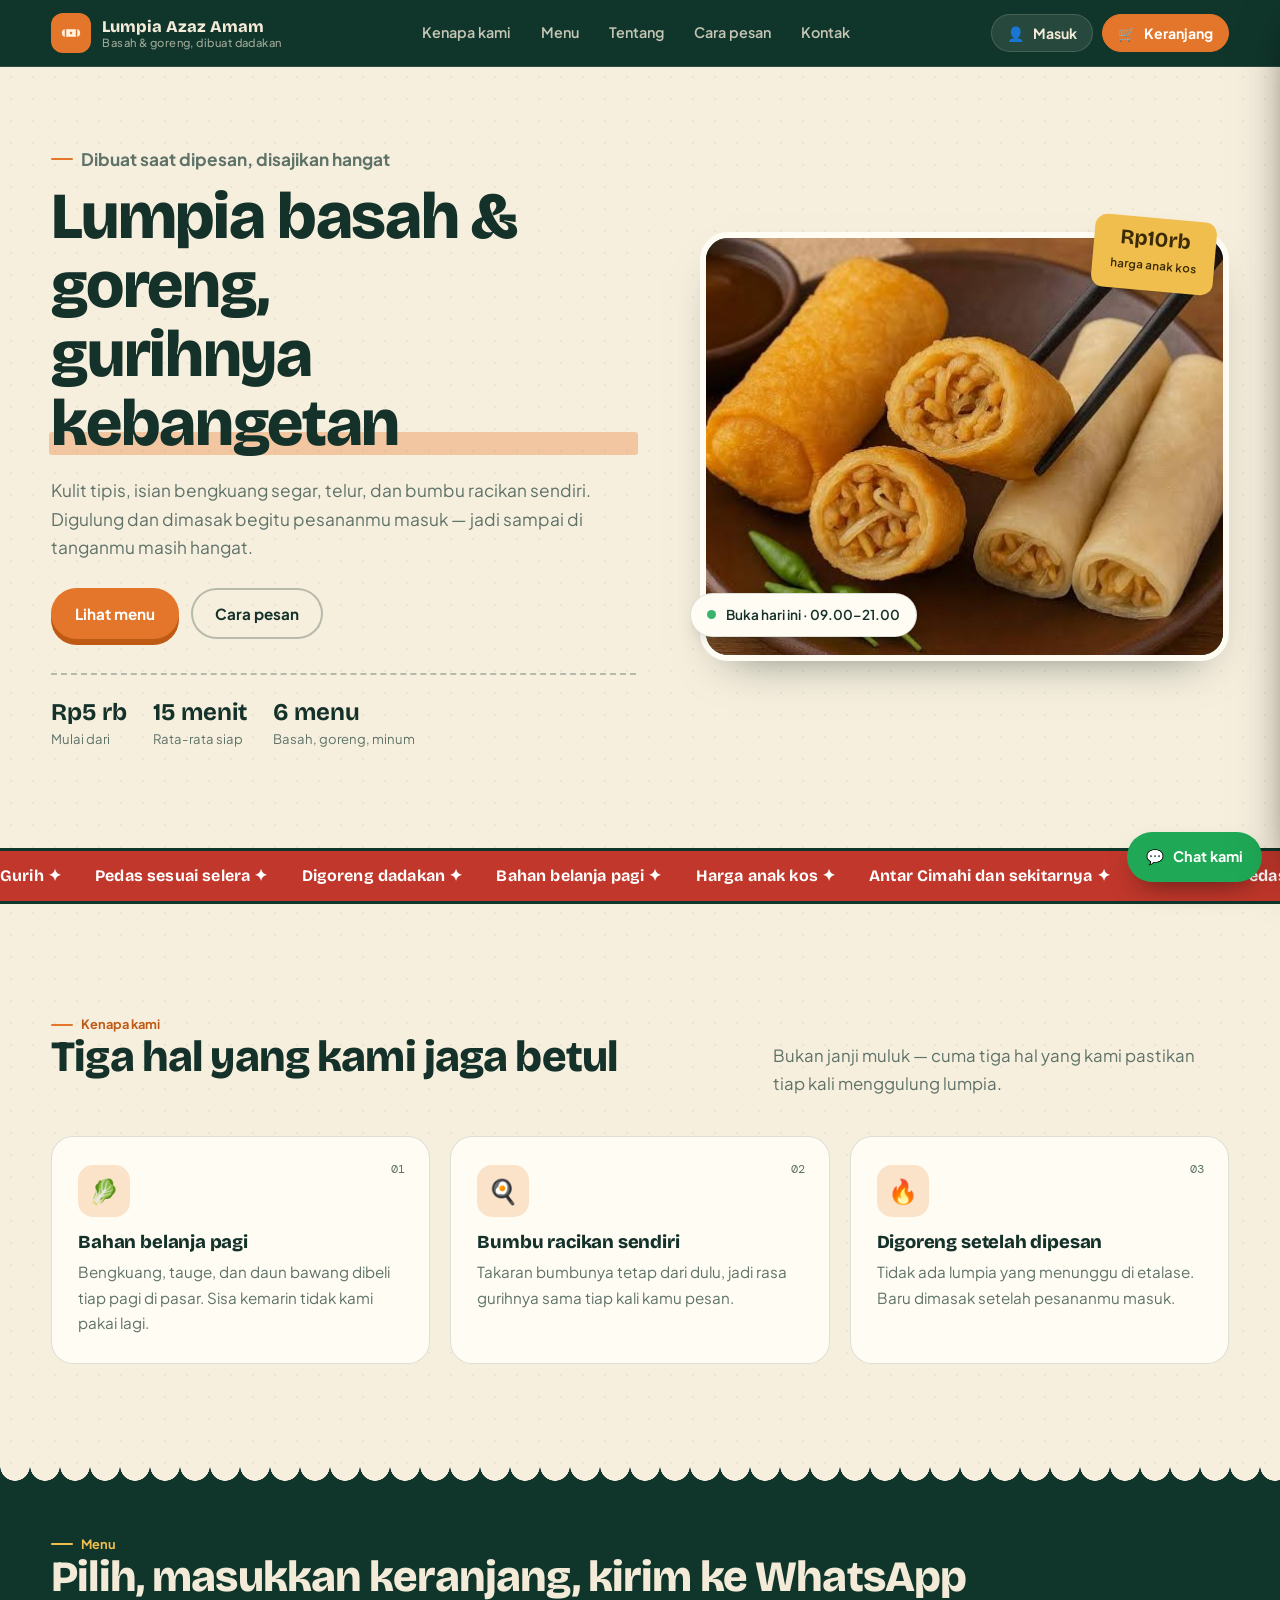
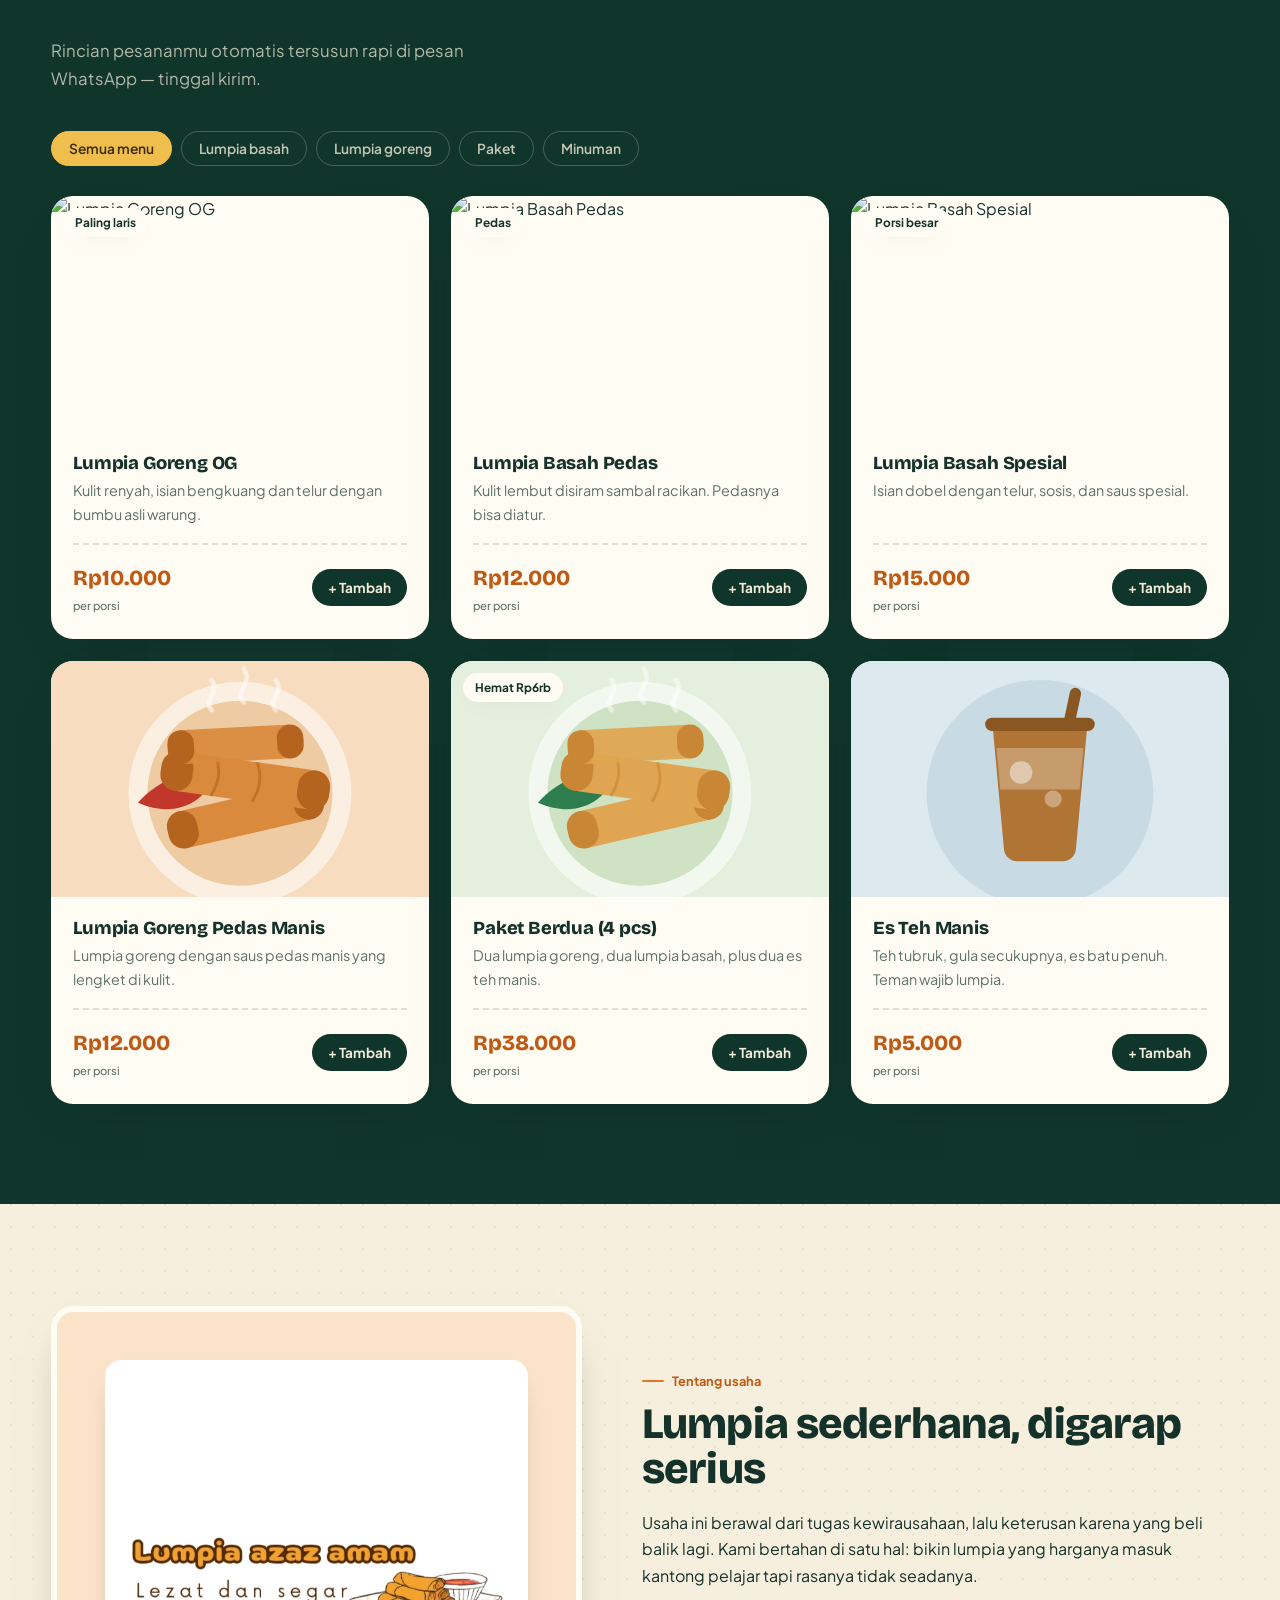
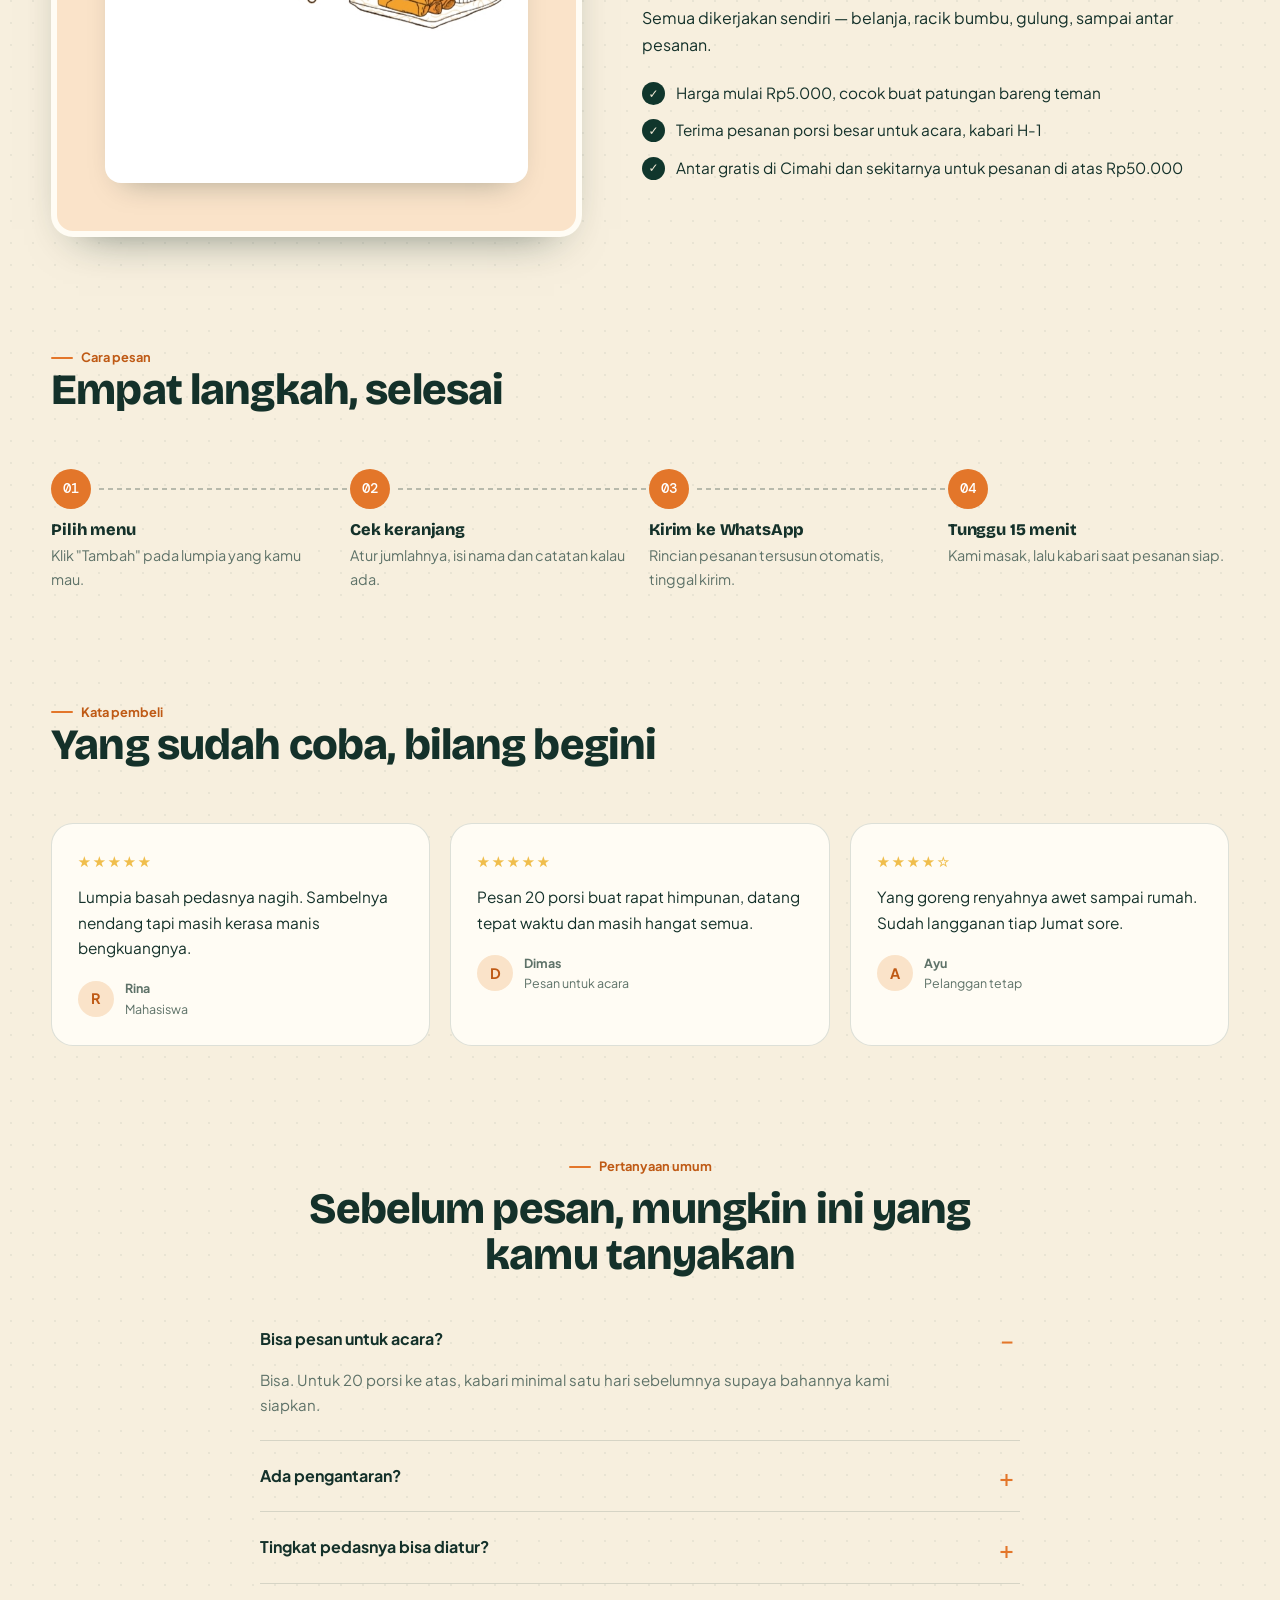
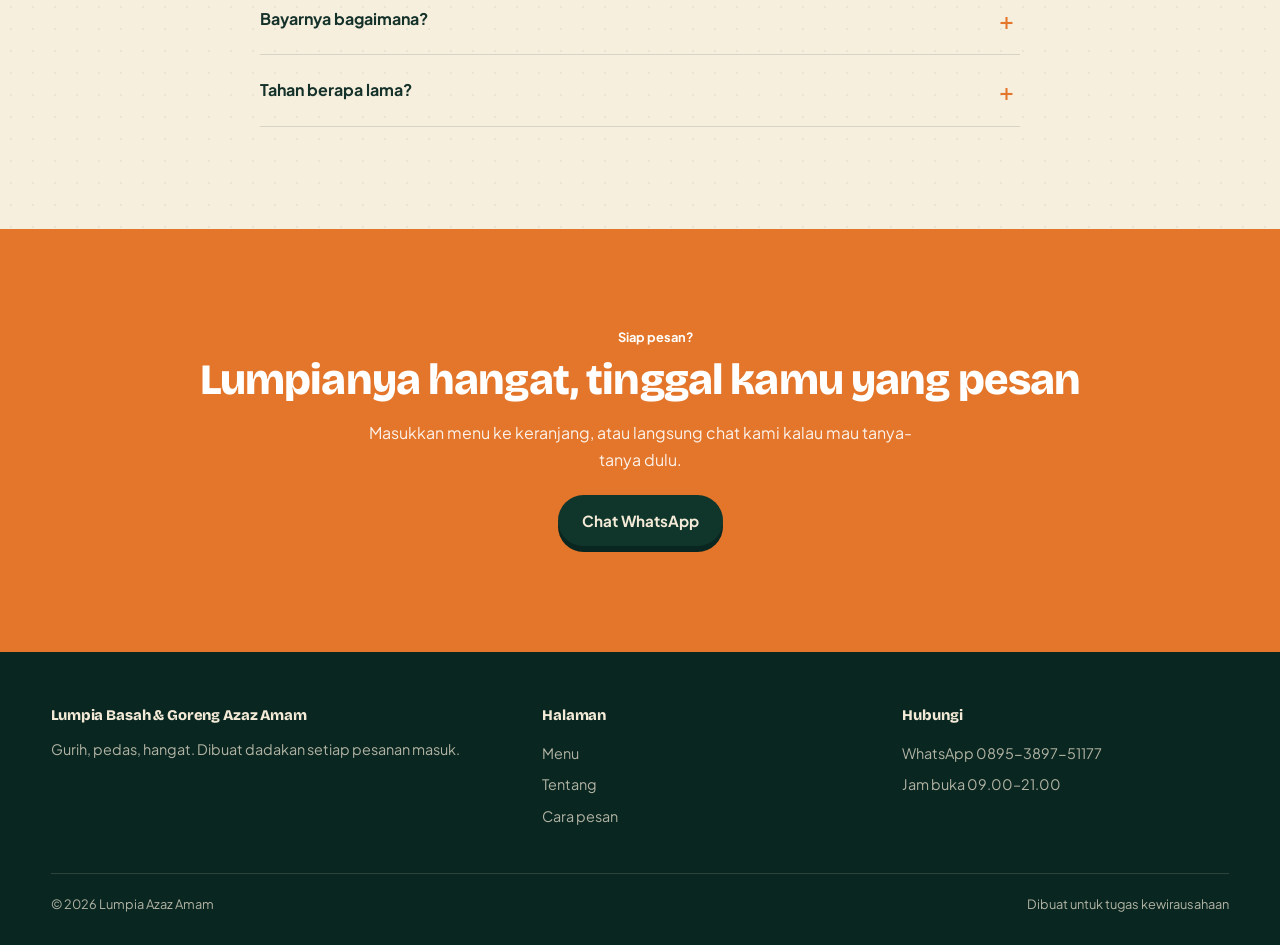
==== commit c39d91d7: "Update index.html" ====
--- a/index.html
+++ b/index.html
@@ -68,7 +68,7 @@
       <div class="hero-art">
         <div class="tag-hang"><b>Rp10rb</b><span>harga anak kos</span></div>
         <div class="plate">
-          <img src="images/hero.jpg" alt="Sepiring lumpia goreng dan basah Azaz Amam, tersaji hangat" loading="eager">
+          <img src="images/lumpia.jpg" alt="Sepiring lumpia goreng dan basah Azaz Amam, tersaji hangat" loading="eager">
         </div>
         <div class="chip-float"><span class="dot"></span> Buka hari ini · 09.00–21.00</div>
       </div>
